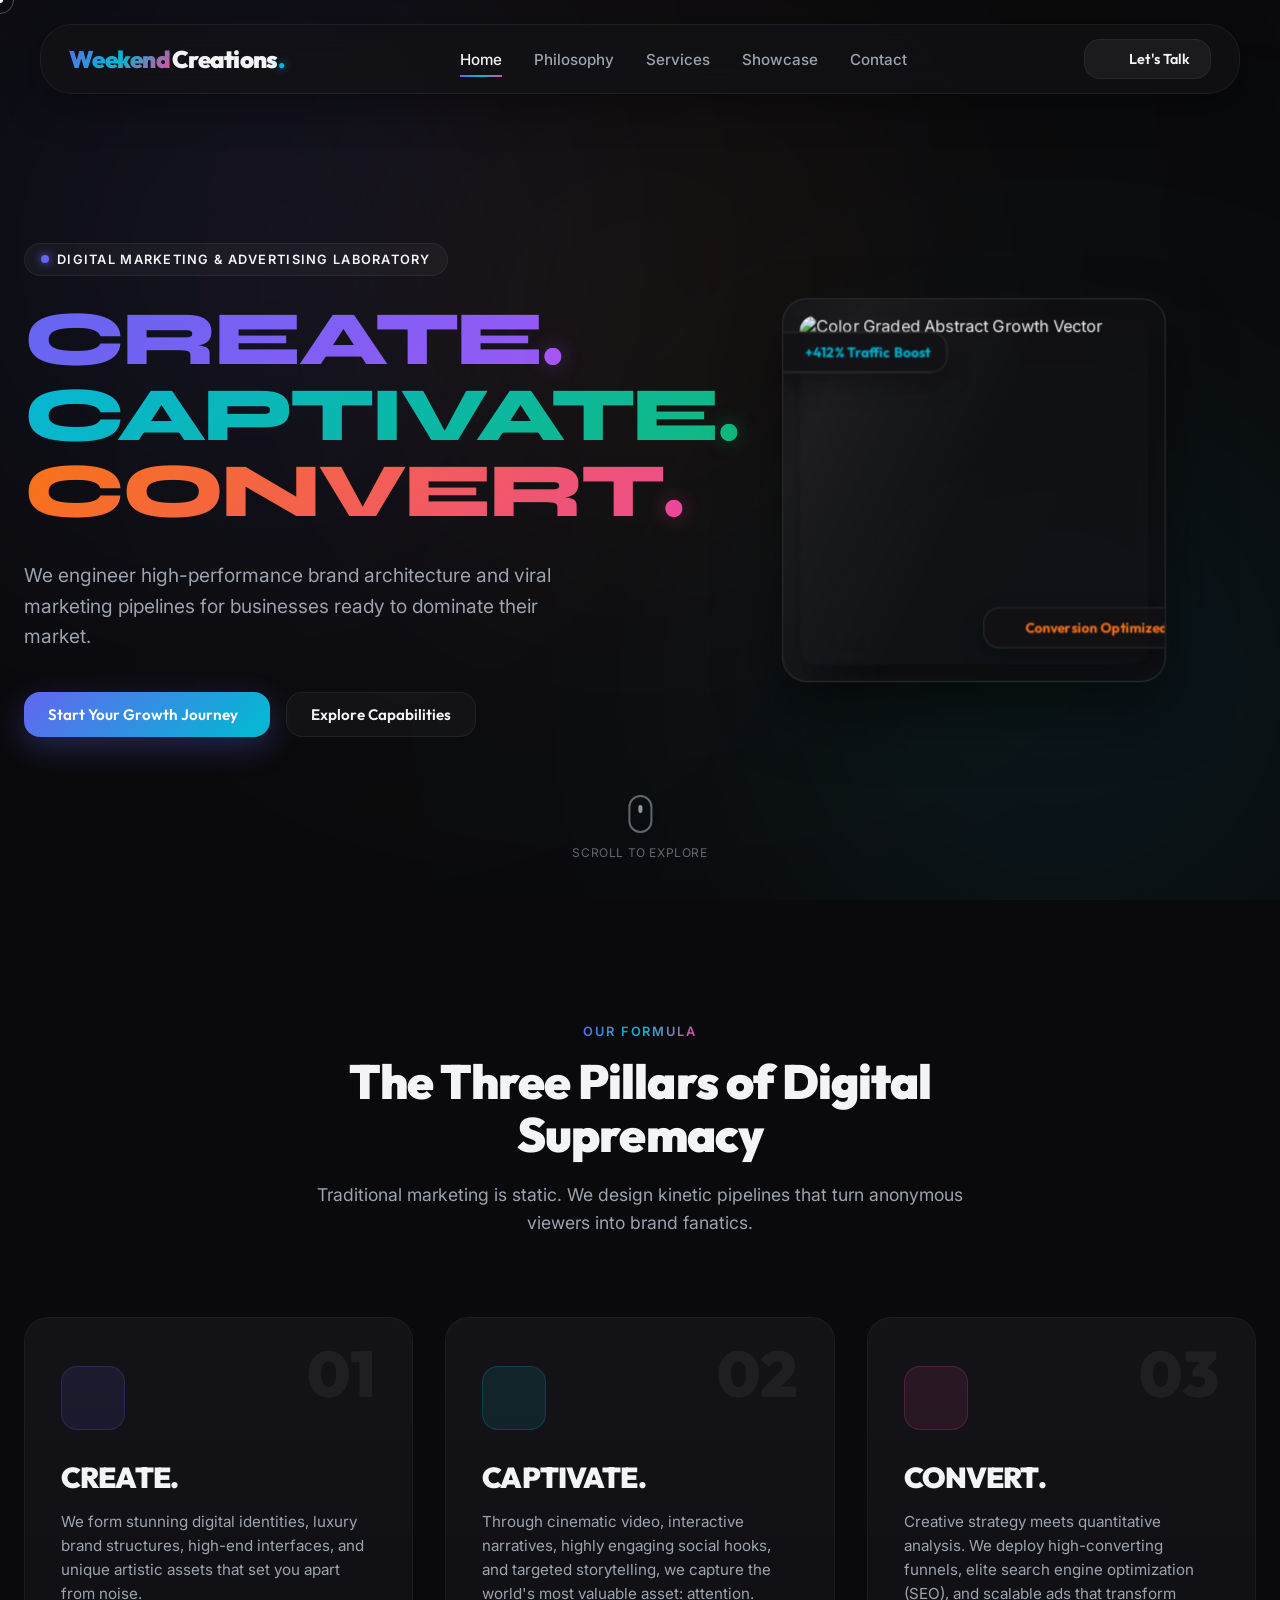
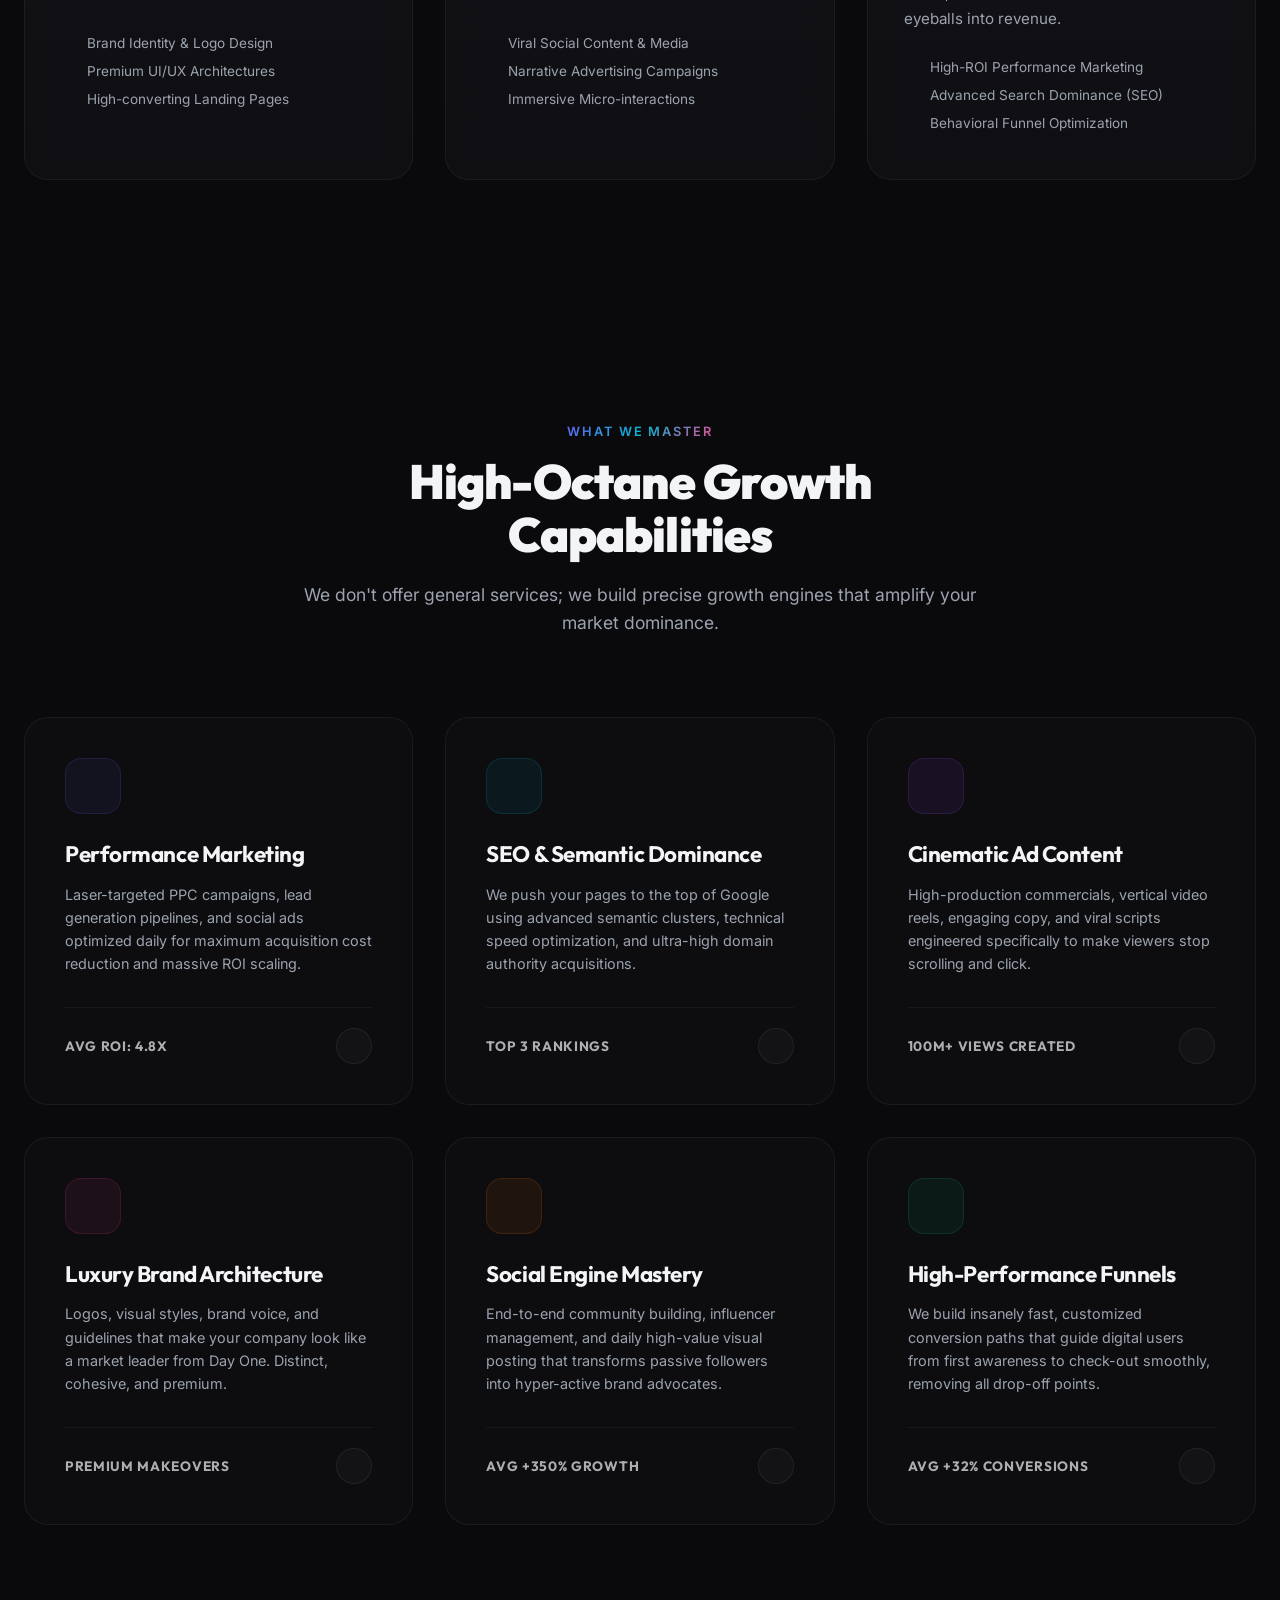
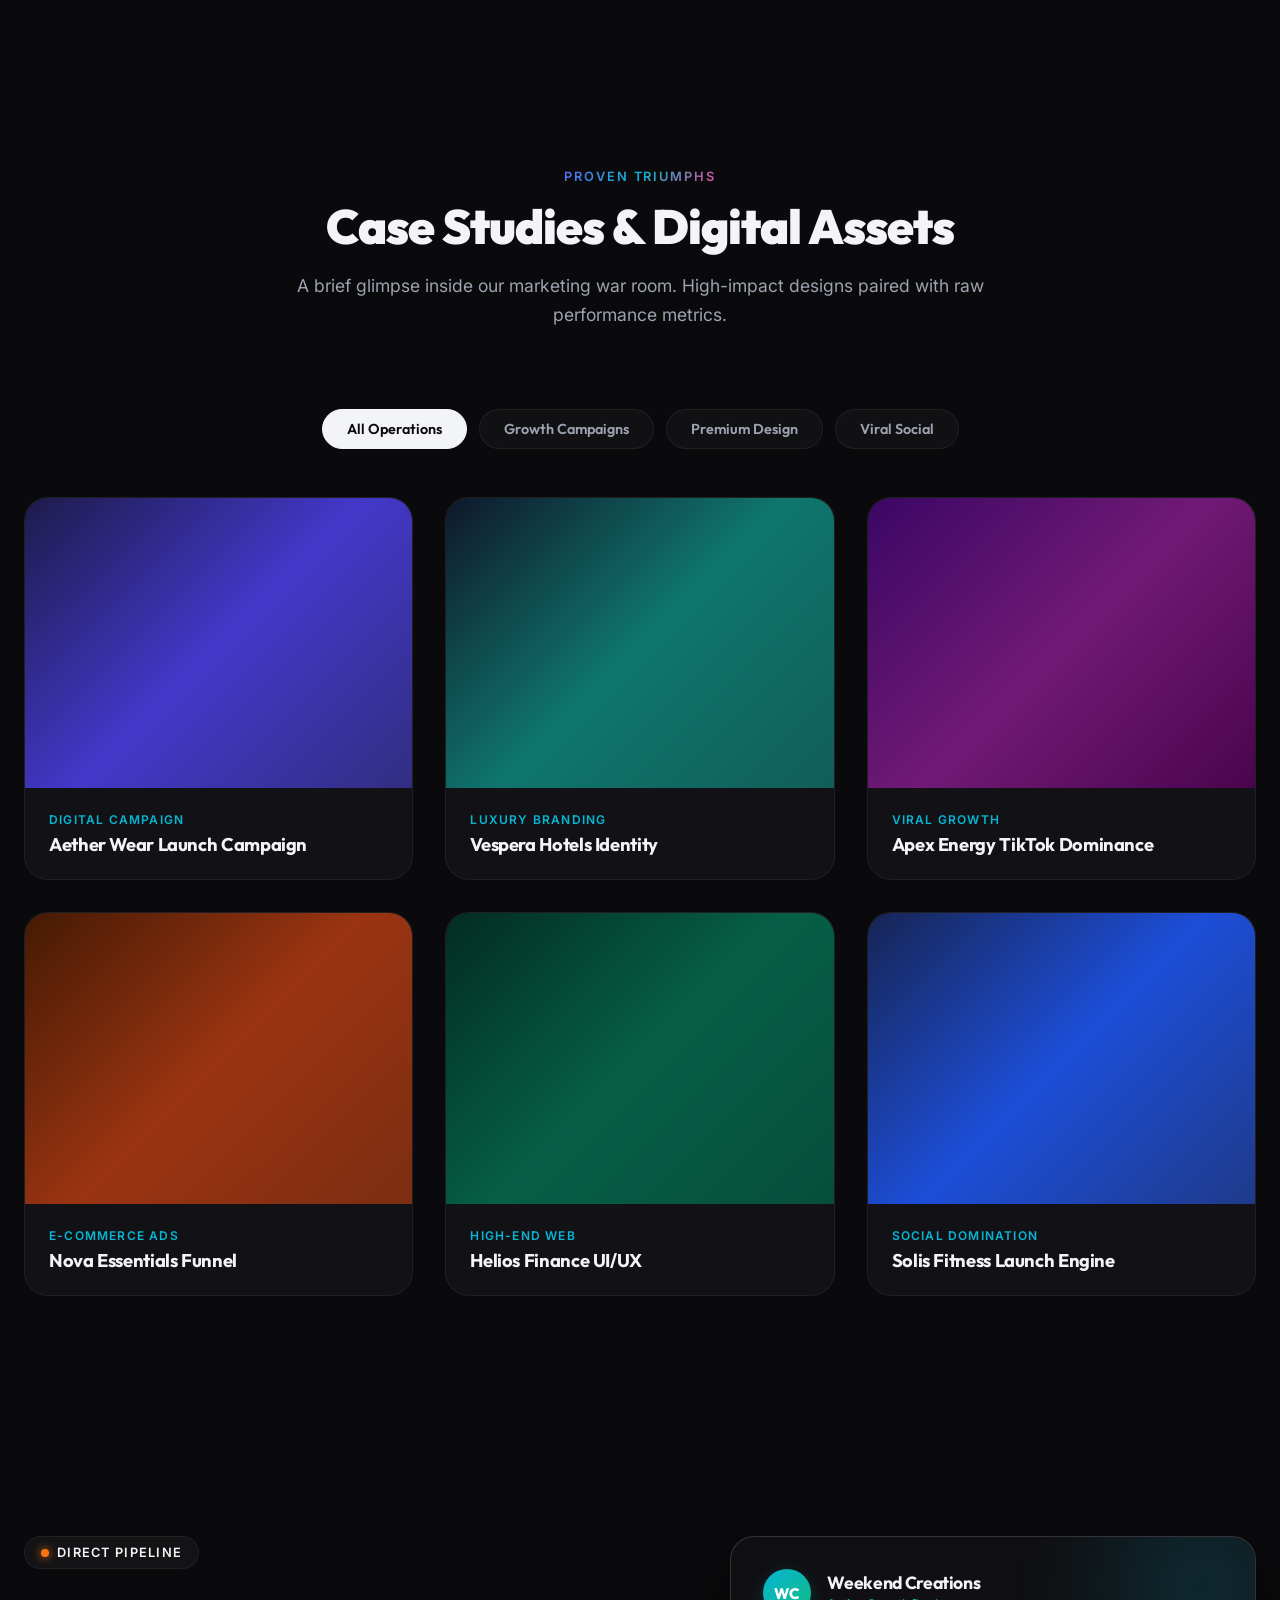
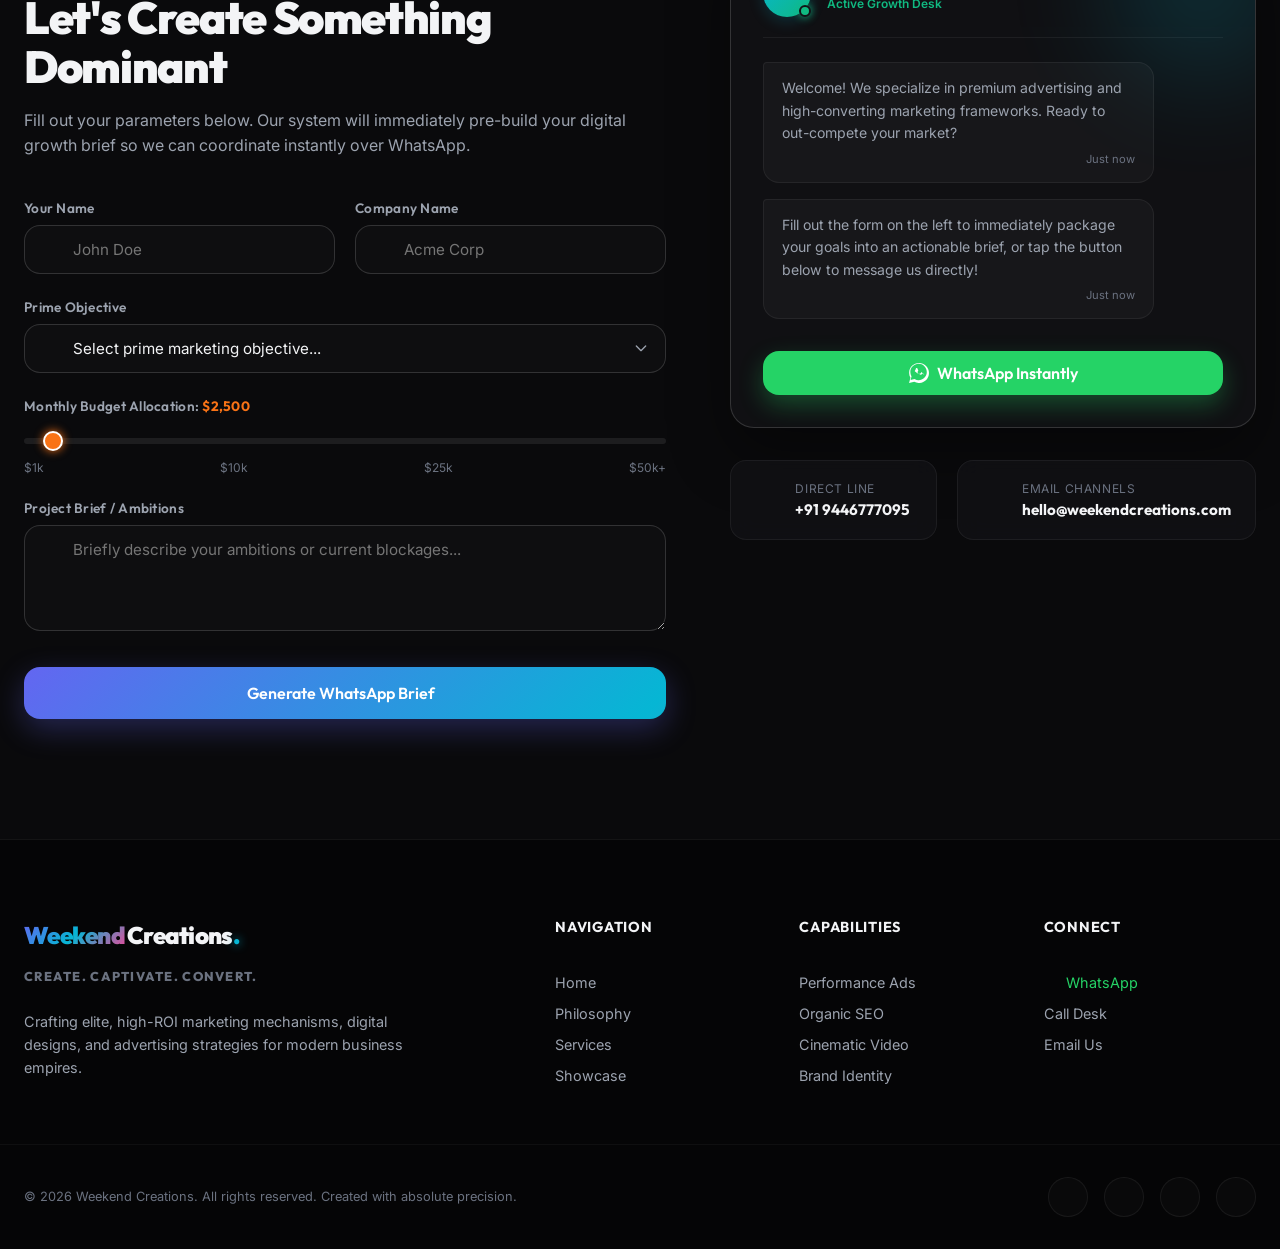
==== index.html @ 999bbcb2 "WC extracted" ====
<!DOCTYPE html>
<html lang="en">
<head>
  <meta charset="UTF-8">
  <meta name="viewport" content="width=device-width, initial-scale=1.0">
  <title>Weekend Creations | Premier Advertising & Digital Marketing Agency</title>
  <meta name="description" content="Weekend Creations is a premier advertising and digital marketing agency. CREATE. CAPTIVATE. CONVERT. Custom growth campaigns, luxury branding, and viral social media marketing.">
  
  <!-- Premium Typography -->
  <link rel="preconnect" href="https://fonts.googleapis.com">
  <link rel="preconnect" href="https://fonts.gstatic.com" crossorigin>
  <link href="https://fonts.googleapis.com/css2?family=Inter:wght@300;400;500;600&family=Outfit:wght@400;600;800;900&family=Syne:wght@700;800&display=swap" rel="stylesheet">
  
  <!-- Custom CSS -->
  <link rel="stylesheet" href="style.css">
  
  <!-- Lucide Icons for Premium UI Visuals -->
  <script src="https://unpkg.com/lucide@latest"></script>
</head>
<body>

  <!-- Custom Glow Cursor Aura -->
  <div class="custom-cursor"></div>
  <div class="custom-cursor-dot"></div>

  <!-- Background Color-Graded Ambient Blobs -->
  <div class="ambient-glows">
    <div class="glow-blob blob-purple"></div>
    <div class="glow-blob blob-cyan"></div>
    <div class="glow-blob blob-orange"></div>
  </div>

  <!-- Floating Glassmorphic Header -->
  <header class="floating-header">
    <div class="header-container">
      <a href="#" class="logo" id="nav-logo">
        <span class="logo-accent">Weekend</span>Creations<span class="dot">.</span>
      </a>
      <nav class="nav-menu">
        <a href="#hero" class="nav-link active" data-sec="hero">Home</a>
        <a href="#philosophy" class="nav-link" data-sec="philosophy">Philosophy</a>
        <a href="#services" class="nav-link" data-sec="services">Services</a>
        <a href="#showcase" class="nav-link" data-sec="showcase">Showcase</a>
        <a href="#contact" class="nav-link" data-sec="contact">Contact</a>
      </nav>
      <div class="header-actions">
        <a href="https://wa.me/919446777095" target="_blank" class="btn btn-nav-cta">
          <i data-lucide="message-square"></i>
          <span>Let's Talk</span>
        </a>
        <button class="mobile-menu-toggle" aria-label="Toggle Menu">
          <span class="bar"></span>
          <span class="bar"></span>
          <span class="bar"></span>
        </button>
      </div>
    </div>
  </header>

  <!-- Mobile Drawer Menu -->
  <div class="mobile-menu-drawer">
    <nav class="mobile-nav-menu">
      <a href="#hero" class="mobile-nav-link" data-sec="hero">Home</a>
      <a href="#philosophy" class="mobile-nav-link" data-sec="philosophy">Philosophy</a>
      <a href="#services" class="mobile-nav-link" data-sec="services">Services</a>
      <a href="#showcase" class="mobile-nav-link" data-sec="showcase">Showcase</a>
      <a href="#contact" class="mobile-nav-link" data-sec="contact">Contact</a>
      <a href="https://wa.me/919446777095" target="_blank" class="mobile-nav-link wa-accent">
        <i data-lucide="message-square"></i> WhatsApp Now
      </a>
    </nav>
  </div>

  <main>
    <!-- HERO SECTION -->
    <section id="hero" class="hero-section">
      <div class="container hero-container">
        <div class="hero-content">
          <div class="badge-container scroll-reveal">
            <span class="hero-badge">
              <span class="badge-dot"></span> Digital Marketing & Advertising Laboratory
            </span>
          </div>
          
          <h1 class="hero-title scroll-reveal">
            <span class="title-line block-text text-create">CREATE<span class="title-dot">.</span></span>
            <span class="title-line block-text text-captivate">CAPTIVATE<span class="title-dot">.</span></span>
            <span class="title-line block-text text-convert">CONVERT<span class="title-dot">.</span></span>
          </h1>
          
          <p class="hero-desc scroll-reveal">
            We engineer high-performance brand architecture and viral marketing pipelines for businesses ready to dominate their market.
          </p>
          
          <div class="hero-actions scroll-reveal">
            <a href="#contact" class="btn btn-primary">
              <span>Start Your Growth Journey</span>
              <i data-lucide="arrow-up-right"></i>
            </a>
            <a href="#services" class="btn btn-secondary">
              <span>Explore Capabilities</span>
            </a>
          </div>
        </div>
        
        <div class="hero-visual scroll-reveal">
          <div class="scene-container">
            <div class="premium-card-wrapper">
              <div class="glass-frame">
                <img src="assets/marketing_hero.png" alt="Color Graded Abstract Growth Vector" class="hero-main-img">
                <div class="card-overlay-badge top-left">
                  <i data-lucide="trending-up"></i>
                  <span>+412% Traffic Boost</span>
                </div>
                <div class="card-overlay-badge bottom-right">
                  <i data-lucide="zap"></i>
                  <span>Conversion Optimized</span>
                </div>
              </div>
            </div>
          </div>
        </div>
      </div>
      
      <div class="hero-scroll-indicator">
        <span class="scroll-mouse">
          <span class="scroll-wheel"></span>
        </span>
        <span class="scroll-text">Scroll to explore</span>
      </div>
    </section>

    <!-- PHILOSOPHY SECTION (CREATE - CAPTIVATE - CONVERT) -->
    <section id="philosophy" class="philosophy-section">
      <div class="container">
        <div class="section-header">
          <span class="sub-title">Our Formula</span>
          <h2 class="section-title">The Three Pillars of Digital Supremacy</h2>
          <p class="section-desc">Traditional marketing is static. We design kinetic pipelines that turn anonymous viewers into brand fanatics.</p>
        </div>
        
        <div class="philosophy-grid">
          <!-- Create Card -->
          <div class="philosophy-card card-create scroll-reveal" data-glow-color="#6366F1">
            <div class="philosophy-num">01</div>
            <div class="philosophy-icon">
              <i data-lucide="paint-brush"></i>
            </div>
            <h3 class="philosophy-title">CREATE.</h3>
            <p class="philosophy-text">
              We form stunning digital identities, luxury brand structures, high-end interfaces, and unique artistic assets that set you apart from noise.
            </p>
            <ul class="philosophy-features">
              <li><i data-lucide="check-circle-2"></i> Brand Identity & Logo Design</li>
              <li><i data-lucide="check-circle-2"></i> Premium UI/UX Architectures</li>
              <li><i data-lucide="check-circle-2"></i> High-converting Landing Pages</li>
            </ul>
          </div>

          <!-- Captivate Card -->
          <div class="philosophy-card card-captivate scroll-reveal" data-glow-color="#06B6D4">
            <div class="philosophy-num">02</div>
            <div class="philosophy-icon">
              <i data-lucide="sparkles"></i>
            </div>
            <h3 class="philosophy-title">CAPTIVATE.</h3>
            <p class="philosophy-text">
              Through cinematic video, interactive narratives, highly engaging social hooks, and targeted storytelling, we capture the world's most valuable asset: attention.
            </p>
            <ul class="philosophy-features">
              <li><i data-lucide="check-circle-2"></i> Viral Social Content & Media</li>
              <li><i data-lucide="check-circle-2"></i> Narrative Advertising Campaigns</li>
              <li><i data-lucide="check-circle-2"></i> Immersive Micro-interactions</li>
            </ul>
          </div>

          <!-- Convert Card -->
          <div class="philosophy-card card-convert scroll-reveal" data-glow-color="#EC4899">
            <div class="philosophy-num">03</div>
            <div class="philosophy-icon">
              <i data-lucide="bar-chart-3"></i>
            </div>
            <h3 class="philosophy-title">CONVERT.</h3>
            <p class="philosophy-text">
              Creative strategy meets quantitative analysis. We deploy high-converting funnels, elite search engine optimization (SEO), and scalable ads that transform eyeballs into revenue.
            </p>
            <ul class="philosophy-features">
              <li><i data-lucide="check-circle-2"></i> High-ROI Performance Marketing</li>
              <li><i data-lucide="check-circle-2"></i> Advanced Search Dominance (SEO)</li>
              <li><i data-lucide="check-circle-2"></i> Behavioral Funnel Optimization</li>
            </ul>
          </div>
        </div>
      </div>
    </section>

    <!-- SERVICES SECTION -->
    <section id="services" class="services-section">
      <div class="container">
        <div class="section-header">
          <span class="sub-title">What We Master</span>
          <h2 class="section-title">High-Octane Growth Capabilities</h2>
          <p class="section-desc">We don't offer general services; we build precise growth engines that amplify your market dominance.</p>
        </div>

        <div class="services-grid">
          <!-- Service 1 -->
          <div class="service-card scroll-reveal">
            <div class="service-glow-edge"></div>
            <div class="service-icon-container bg-glow-indigo">
              <i data-lucide="target"></i>
            </div>
            <h3 class="service-title">Performance Marketing</h3>
            <p class="service-desc-text">Laser-targeted PPC campaigns, lead generation pipelines, and social ads optimized daily for maximum acquisition cost reduction and massive ROI scaling.</p>
            <div class="service-footer">
              <span class="service-stat">Avg ROI: 4.8x</span>
              <a href="#contact" class="service-arrow"><i data-lucide="arrow-right"></i></a>
            </div>
          </div>

          <!-- Service 2 -->
          <div class="service-card scroll-reveal">
            <div class="service-glow-edge"></div>
            <div class="service-icon-container bg-glow-cyan">
              <i data-lucide="globe-2"></i>
            </div>
            <h3 class="service-title">SEO & Semantic Dominance</h3>
            <p class="service-desc-text">We push your pages to the top of Google using advanced semantic clusters, technical speed optimization, and ultra-high domain authority acquisitions.</p>
            <div class="service-footer">
              <span class="service-stat">Top 3 Rankings</span>
              <a href="#contact" class="service-arrow"><i data-lucide="arrow-right"></i></a>
            </div>
          </div>

          <!-- Service 3 -->
          <div class="service-card scroll-reveal">
            <div class="service-glow-edge"></div>
            <div class="service-icon-container bg-glow-purple">
              <i data-lucide="clapperboard"></i>
            </div>
            <h3 class="service-title">Cinematic Ad Content</h3>
            <p class="service-desc-text">High-production commercials, vertical video reels, engaging copy, and viral scripts engineered specifically to make viewers stop scrolling and click.</p>
            <div class="service-footer">
              <span class="service-stat">100M+ Views Created</span>
              <a href="#contact" class="service-arrow"><i data-lucide="arrow-right"></i></a>
            </div>
          </div>

          <!-- Service 4 -->
          <div class="service-card scroll-reveal">
            <div class="service-glow-edge"></div>
            <div class="service-icon-container bg-glow-pink">
              <i data-lucide="crown"></i>
            </div>
            <h3 class="service-title">Luxury Brand Architecture</h3>
            <p class="service-desc-text">Logos, visual styles, brand voice, and guidelines that make your company look like a market leader from Day One. Distinct, cohesive, and premium.</p>
            <div class="service-footer">
              <span class="service-stat">Premium Makeovers</span>
              <a href="#contact" class="service-arrow"><i data-lucide="arrow-right"></i></a>
            </div>
          </div>

          <!-- Service 5 -->
          <div class="service-card scroll-reveal">
            <div class="service-glow-edge"></div>
            <div class="service-icon-container bg-glow-orange">
              <i data-lucide="trending-up"></i>
            </div>
            <h3 class="service-title">Social Engine Mastery</h3>
            <p class="service-desc-text">End-to-end community building, influencer management, and daily high-value visual posting that transforms passive followers into hyper-active brand advocates.</p>
            <div class="service-footer">
              <span class="service-stat">Avg +350% Growth</span>
              <a href="#contact" class="service-arrow"><i data-lucide="arrow-right"></i></a>
            </div>
          </div>

          <!-- Service 6 -->
          <div class="service-card scroll-reveal">
            <div class="service-glow-edge"></div>
            <div class="service-icon-container bg-glow-green">
              <i data-lucide="rocket"></i>
            </div>
            <h3 class="service-title">High-Performance Funnels</h3>
            <p class="service-desc-text">We build insanely fast, customized conversion paths that guide digital users from first awareness to check-out smoothly, removing all drop-off points.</p>
            <div class="service-footer">
              <span class="service-stat">Avg +32% Conversions</span>
              <a href="#contact" class="service-arrow"><i data-lucide="arrow-right"></i></a>
            </div>
          </div>
        </div>
      </div>
    </section>

    <!-- PORTFOLIO SHOWCASE SECTION -->
    <section id="showcase" class="showcase-section">
      <div class="container">
        <div class="section-header">
          <span class="sub-title">Proven Triumphs</span>
          <h2 class="section-title">Case Studies & Digital Assets</h2>
          <p class="section-desc">A brief glimpse inside our marketing war room. High-impact designs paired with raw performance metrics.</p>
        </div>

        <div class="showcase-tabs">
          <button class="tab-btn active" data-filter="all">All Operations</button>
          <button class="tab-btn" data-filter="campaigns">Growth Campaigns</button>
          <button class="tab-btn" data-filter="design">Premium Design</button>
          <button class="tab-btn" data-filter="growth">Viral Social</button>
        </div>

        <div class="showcase-grid">
          <!-- Project 1 -->
          <div class="showcase-item scroll-reveal" data-category="campaigns">
            <div class="project-card">
              <div class="project-img-wrapper">
                <div class="project-img-placeholder gradient-1"></div>
                <div class="project-overlay">
                  <div class="project-metrics">
                    <span class="metric-num">+480%</span>
                    <span class="metric-label">Sales Conversion Growth</span>
                  </div>
                  <span class="btn btn-project-detail">View Details</span>
                </div>
              </div>
              <div class="project-info">
                <span class="project-cat">Digital Campaign</span>
                <h3 class="project-title">Aether Wear Launch Campaign</h3>
              </div>
            </div>
          </div>

          <!-- Project 2 -->
          <div class="showcase-item scroll-reveal" data-category="design">
            <div class="project-card">
              <div class="project-img-wrapper">
                <div class="project-img-placeholder gradient-2"></div>
                <div class="project-overlay">
                  <div class="project-metrics">
                    <span class="metric-num">Luxury</span>
                    <span class="metric-label">Visual Brand Architecture</span>
                  </div>
                  <span class="btn btn-project-detail">View Details</span>
                </div>
              </div>
              <div class="project-info">
                <span class="project-cat">Luxury Branding</span>
                <h3 class="project-title">Vespera Hotels Identity</h3>
              </div>
            </div>
          </div>

          <!-- Project 3 -->
          <div class="showcase-item scroll-reveal" data-category="growth">
            <div class="project-card">
              <div class="project-img-wrapper">
                <div class="project-img-placeholder gradient-3"></div>
                <div class="project-overlay">
                  <div class="project-metrics">
                    <span class="metric-num">32M+</span>
                    <span class="metric-label">Organic Video Interactions</span>
                  </div>
                  <span class="btn btn-project-detail">View Details</span>
                </div>
              </div>
              <div class="project-info">
                <span class="project-cat">Viral Growth</span>
                <h3 class="project-title">Apex Energy TikTok Dominance</h3>
              </div>
            </div>
          </div>

          <!-- Project 4 -->
          <div class="showcase-item scroll-reveal" data-category="campaigns">
            <div class="project-card">
              <div class="project-img-wrapper">
                <div class="project-img-placeholder gradient-4"></div>
                <div class="project-overlay">
                  <div class="project-metrics">
                    <span class="metric-num">6.4x</span>
                    <span class="metric-label">Return on Ad Spend (ROAS)</span>
                  </div>
                  <span class="btn btn-project-detail">View Details</span>
                </div>
              </div>
              <div class="project-info">
                <span class="project-cat">E-Commerce Ads</span>
                <h3 class="project-title">Nova Essentials Funnel</h3>
              </div>
            </div>
          </div>

          <!-- Project 5 -->
          <div class="showcase-item scroll-reveal" data-category="design">
            <div class="project-card">
              <div class="project-img-wrapper">
                <div class="project-img-placeholder gradient-5"></div>
                <div class="project-overlay">
                  <div class="project-metrics">
                    <span class="metric-num">99.8</span>
                    <span class="metric-label">Lighthouse Speed Rating</span>
                  </div>
                  <span class="btn btn-project-detail">View Details</span>
                </div>
              </div>
              <div class="project-info">
                <span class="project-cat">High-End Web</span>
                <h3 class="project-title">Helios Finance UI/UX</h3>
              </div>
            </div>
          </div>

          <!-- Project 6 -->
          <div class="showcase-item scroll-reveal" data-category="growth">
            <div class="project-card">
              <div class="project-img-wrapper">
                <div class="project-img-placeholder gradient-6"></div>
                <div class="project-overlay">
                  <div class="project-metrics">
                    <span class="metric-num">+250K</span>
                    <span class="metric-label">Active Community Members</span>
                  </div>
                  <span class="btn btn-project-detail">View Details</span>
                </div>
              </div>
              <div class="project-info">
                <span class="project-cat">Social Domination</span>
                <h3 class="project-title">Solis Fitness Launch Engine</h3>
              </div>
            </div>
          </div>
        </div>
      </div>
    </section>

    <!-- INTERACTIVE CONTACT & WHATSAPP GENERATOR -->
    <section id="contact" class="contact-section">
      <div class="container">
        <div class="contact-layout">
          <!-- Contact Left: Rich Form Builder -->
          <div class="contact-form-container scroll-reveal">
            <div class="badge-container">
              <span class="hero-badge"><span class="badge-dot dot-orange"></span> Direct Pipeline</span>
            </div>
            <h2 class="contact-title">Let's Create Something Dominant</h2>
            <p class="contact-desc">Fill out your parameters below. Our system will immediately pre-build your digital growth brief so we can coordinate instantly over WhatsApp.</p>
            
            <form id="growth-contact-form" class="growth-form">
              <div class="form-row">
                <div class="form-group">
                  <label for="client-name">Your Name</label>
                  <div class="input-wrapper">
                    <i data-lucide="user"></i>
                    <input type="text" id="client-name" placeholder="John Doe" required>
                  </div>
                </div>
                <div class="form-group">
                  <label for="company-name">Company Name</label>
                  <div class="input-wrapper">
                    <i data-lucide="building"></i>
                    <input type="text" id="company-name" placeholder="Acme Corp" required>
                  </div>
                </div>
              </div>

              <div class="form-group">
                <label for="service-select">Prime Objective</label>
                <div class="input-wrapper">
                  <i data-lucide="sparkles"></i>
                  <select id="service-select" required>
                    <option value="" disabled selected>Select prime marketing objective...</option>
                    <option value="Complete Brand Makeover">Complete Brand Makeover (CREATE)</option>
                    <option value="Cinematic Social Domination">Cinematic Social Domination (CAPTIVATE)</option>
                    <option value="High-ROI Performance Ads">High-ROI Performance Ads (CONVERT)</option>
                    <option value="Search Dominance (Advanced SEO)">Search Dominance (Advanced SEO)</option>
                    <option value="Complete Growth Transformation">Complete Growth Transformation (All 3)</option>
                  </select>
                </div>
              </div>

              <div class="form-group">
                <label for="budget-range">Monthly Budget Allocation: <span id="budget-val" class="highlight-val">$2,500</span></label>
                <input type="range" id="budget-range" min="1000" max="50000" step="500" value="2500" class="premium-slider">
                <div class="slider-labels">
                  <span>$1k</span>
                  <span>$10k</span>
                  <span>$25k</span>
                  <span>$50k+</span>
                </div>
              </div>

              <div class="form-group">
                <label for="client-message">Project Brief / Ambitions</label>
                <div class="input-wrapper textarea-wrapper">
                  <i data-lucide="file-text"></i>
                  <textarea id="client-message" placeholder="Briefly describe your ambitions or current blockages..." rows="4"></textarea>
                </div>
              </div>

              <button type="submit" class="btn btn-primary submit-btn">
                <span>Generate WhatsApp Brief</span>
                <i data-lucide="message-square"></i>
              </button>
            </form>
          </div>

          <!-- Contact Right: WhatsApp Info & Quick Link Details -->
          <div class="contact-details-container scroll-reveal">
            <div class="glass-info-card wa-direct-card">
              <div class="glow-blur-layer"></div>
              
              <div class="wa-header">
                <div class="wa-avatar-group">
                  <div class="wa-avatar">WC</div>
                  <span class="online-indicator"></span>
                </div>
                <div class="wa-meta">
                  <h4 class="wa-agency-name">Weekend Creations</h4>
                  <p class="wa-status">Active Growth Desk</p>
                </div>
              </div>
              
              <div class="wa-chat-body">
                <div class="chat-bubble received">
                  <p>Welcome! We specialize in premium advertising and high-converting marketing frameworks. Ready to out-compete your market?</p>
                  <span class="chat-time">Just now</span>
                </div>
                <div class="chat-bubble received">
                  <p>Fill out the form on the left to immediately package your goals into an actionable brief, or tap the button below to message us directly!</p>
                  <span class="chat-time">Just now</span>
                </div>
                <div class="chat-bubble sent hidden" id="dynamic-user-bubble">
                  <p id="dynamic-bubble-text"></p>
                  <span class="chat-time" id="dynamic-bubble-time">1:00 AM</span>
                </div>
              </div>

              <div class="wa-footer">
                <a href="https://wa.me/919446777095" target="_blank" class="btn btn-whatsapp-cta" id="direct-wa-btn">
                  <i class="wa-icon-svg">
                    <svg viewBox="0 0 24 24" fill="currentColor">
                      <path d="M.057 24l1.687-6.163c-1.041-1.804-1.588-3.849-1.587-5.946C.06 5.348 5.397.01 12.008.01c3.202.001 6.212 1.246 8.477 3.517 2.266 2.27 3.507 5.289 3.507 8.494-.002 6.66-5.338 11.997-11.95 11.997-2.006-.002-3.975-.5-5.729-1.45L0 24zm6.59-4.846c1.6.95 3.188 1.449 4.825 1.451 5.436 0 9.86-4.37 9.864-9.799.002-2.63-1.023-5.101-2.885-6.97C16.528 2.016 14.069 1 11.48 1c-5.446 0-9.87 4.368-9.874 9.798-.002 1.898.486 3.755 1.414 5.385L1.93 20.3l4.717-1.146zm11.758-5.388c-.302-.15-1.782-.876-2.057-.975-.275-.1-.475-.15-.675.15-.2.299-.775.975-.95 1.174-.175.2-.35.224-.652.075-1.028-.514-1.797-.872-2.517-1.493-.72-.62-1.2-1.392-1.375-1.691-.175-.3-.019-.462.13-.611.135-.134.302-.349.453-.524.15-.175.2-.299.3-.5.1-.2.05-.375-.025-.524-.075-.15-.675-1.62-.925-2.22-.243-.584-.489-.505-.675-.515-.175-.01-.375-.01-.575-.01-.2 0-.525.075-.8 1.05-.275.975-1.05 2.194-1.125 2.343-.075.15-.15.299.075.449.225.149 1.15.751 1.797 1.309.837.72 1.543 1.15 2.35 1.464.606.236 1.15.19 1.583.125.483-.072 1.482-.604 1.69-1.189.208-.584.208-1.087.146-1.189-.06-.1-.224-.15-.526-.3z"/>
                    </svg>
                  </i>
                  <span>WhatsApp Instantly</span>
                </a>
              </div>
            </div>

            <!-- Alternative Quick details -->
            <div class="quick-details-grid">
              <div class="detail-badge scroll-reveal">
                <i data-lucide="phone"></i>
                <div class="badge-text">
                  <span class="detail-label">Direct Line</span>
                  <a href="tel:+919446777095" class="detail-val">+91 9446777095</a>
                </div>
              </div>
              <div class="detail-badge scroll-reveal">
                <i data-lucide="mail"></i>
                <div class="badge-text">
                  <span class="detail-label">Email Channels</span>
                  <a href="mailto:hello@weekendcreations.com" class="detail-val">hello@weekendcreations.com</a>
                </div>
              </div>
            </div>
          </div>
        </div>
      </div>
    </section>
  </main>

  <!-- LUXURIOUS FOOTER -->
  <footer class="luxury-footer">
    <div class="container footer-container">
      <div class="footer-brand">
        <a href="#" class="logo">
          <span class="logo-accent">Weekend</span>Creations<span class="dot">.</span>
        </a>
        <p class="footer-motto">CREATE. CAPTIVATE. CONVERT.</p>
        <p class="footer-desc">Crafting elite, high-ROI marketing mechanisms, digital designs, and advertising strategies for modern business empires.</p>
      </div>

      <div class="footer-links-group">
        <div class="footer-column">
          <h4 class="footer-col-title">Navigation</h4>
          <a href="#hero" class="footer-link">Home</a>
          <a href="#philosophy" class="footer-link">Philosophy</a>
          <a href="#services" class="footer-link">Services</a>
          <a href="#showcase" class="footer-link">Showcase</a>
        </div>
        <div class="footer-column">
          <h4 class="footer-col-title">Capabilities</h4>
          <a href="#services" class="footer-link">Performance Ads</a>
          <a href="#services" class="footer-link">Organic SEO</a>
          <a href="#services" class="footer-link">Cinematic Video</a>
          <a href="#services" class="footer-link">Brand Identity</a>
        </div>
        <div class="footer-column">
          <h4 class="footer-col-title">Connect</h4>
          <a href="https://wa.me/919446777095" target="_blank" class="footer-link highlight-wa"><i data-lucide="message-square"></i> WhatsApp</a>
          <a href="tel:+919446777095" class="footer-link"><i data-lucide="phone"></i> Call Desk</a>
          <a href="mailto:hello@weekendcreations.com" class="footer-link"><i data-lucide="mail"></i> Email Us</a>
        </div>
      </div>
    </div>

    <div class="footer-bottom">
      <div class="container footer-bottom-container">
        <p class="copyright-text">&copy; 2026 Weekend Creations. All rights reserved. Created with absolute precision.</p>
        <div class="footer-socials">
          <a href="#" class="social-icon" aria-label="LinkedIn"><i data-lucide="linkedin"></i></a>
          <a href="#" class="social-icon" aria-label="Instagram"><i data-lucide="instagram"></i></a>
          <a href="#" class="social-icon" aria-label="Twitter/X"><i data-lucide="twitter"></i></a>
          <a href="#" class="social-icon" aria-label="Dribbble"><i data-lucide="dribbble"></i></a>
        </div>
      </div>
    </div>
  </footer>

  <!-- Custom JavaScript -->
  <script src="app.js"></script>
</body>
</html>
---- style.css ----
/* ==========================================================================
   WEEKEND CREATIONS - DESIGN SYSTEM & STYLESHEET
   ========================================================================== */

/* 1. Reset & Global Variables */
:root {
  /* Premium Dark Theme Color Palette */
  --bg-primary: #0A0A0C;
  --bg-secondary: #121216;
  --bg-glass: rgba(18, 18, 22, 0.75);
  --border-glass: rgba(255, 255, 255, 0.06);
  --border-glass-active: rgba(255, 255, 255, 0.15);
  
  /* Gradation Tokens */
  --color-create-start: #6366F1;
  --color-create-end: #A855F7;
  --color-captivate-start: #06B6D4;
  --color-captivate-end: #10B981;
  --color-convert-start: #F97316;
  --color-convert-end: #EC4899;
  
  --grad-create: linear-gradient(135deg, var(--color-create-start), var(--color-create-end));
  --grad-captivate: linear-gradient(135deg, var(--color-captivate-start), var(--color-captivate-end));
  --grad-convert: linear-gradient(135deg, var(--color-convert-start), var(--color-convert-end));
  --grad-primary: linear-gradient(135deg, #6366F1, #06B6D4, #EC4899);
  
  /* Text & Elements */
  --text-primary: #F3F4F6;
  --text-secondary: #9CA3AF;
  --text-muted: #6B7280;
  
  /* Typography */
  --font-sans: 'Inter', system-ui, -apple-system, sans-serif;
  --font-heading: 'Outfit', sans-serif;
  --font-display: 'Syne', sans-serif;
  
  /* Spacing & Transitions */
  --transition-fast: 0.2s cubic-bezier(0.25, 0.8, 0.25, 1);
  --transition-smooth: 0.5s cubic-bezier(0.16, 1, 0.3, 1);
  --transition-slow: 1s cubic-bezier(0.16, 1, 0.3, 1);
  
  --border-radius-sm: 8px;
  --border-radius-md: 16px;
  --border-radius-lg: 24px;
  --border-radius-xl: 32px;
}

* {
  box-sizing: border-box;
  margin: 0;
  padding: 0;
  scroll-behavior: smooth;
}

html {
  font-size: 16px;
  background-color: var(--bg-primary);
  color: var(--text-primary);
  font-family: var(--font-sans);
  overflow-x: hidden;
  -webkit-font-smoothing: antialiased;
}

body {
  min-height: 100vh;
  position: relative;
  overflow-x: hidden;
}

/* Custom Scrollbar */
::-webkit-scrollbar {
  width: 8px;
}
::-webkit-scrollbar-track {
  background: var(--bg-primary);
}
::-webkit-scrollbar-thumb {
  background: #27272A;
  border-radius: 4px;
}
::-webkit-scrollbar-thumb:hover {
  background: #3F3F46;
}

/* Typography elements */
h1, h2, h3, h4 {
  font-family: var(--font-heading);
  font-weight: 800;
  letter-spacing: -0.02em;
  line-height: 1.1;
}

p {
  font-family: var(--font-sans);
  color: var(--text-secondary);
  line-height: 1.6;
}

a {
  text-decoration: none;
  color: inherit;
  transition: var(--transition-fast);
}

img {
  max-width: 100%;
  height: auto;
  display: block;
}

.container {
  width: 100%;
  max-width: 1280px;
  margin: 0 auto;
  padding: 0 24px;
}

/* ==========================================================================
   2. Custom Interactive Cursor
   ========================================================================== */
.custom-cursor {
  width: 28px;
  height: 28px;
  border: 1.5px solid rgba(255, 255, 255, 0.3);
  border-radius: 50%;
  position: fixed;
  transform: translate(-50%, -50%);
  pointer-events: none;
  z-index: 9999;
  mix-blend-mode: difference;
  transition: width 0.3s ease, height 0.3s ease, background-color 0.3s ease, border-color 0.3s ease;
}

.custom-cursor-dot {
  width: 6px;
  height: 6px;
  background-color: #FFF;
  border-radius: 50%;
  position: fixed;
  transform: translate(-50%, -50%);
  pointer-events: none;
  z-index: 9999;
  transition: transform 0.15s ease-out;
}

/* Interactive Cursor States */
.custom-cursor.hovering {
  width: 50px;
  height: 50px;
  background-color: rgba(255, 255, 255, 0.1);
  border-color: rgba(255, 255, 255, 0.8);
  mix-blend-mode: normal;
}

.custom-cursor.hovering-create {
  width: 55px;
  height: 55px;
  border-color: var(--color-create-start);
  background-color: rgba(99, 102, 241, 0.15);
  box-shadow: 0 0 15px rgba(99, 102, 241, 0.4);
  mix-blend-mode: normal;
}

.custom-cursor.hovering-captivate {
  width: 55px;
  height: 55px;
  border-color: var(--color-captivate-start);
  background-color: rgba(6, 182, 212, 0.15);
  box-shadow: 0 0 15px rgba(6, 182, 212, 0.4);
  mix-blend-mode: normal;
}

.custom-cursor.hovering-convert {
  width: 55px;
  height: 55px;
  border-color: var(--color-convert-start);
  background-color: rgba(249, 115, 22, 0.15);
  box-shadow: 0 0 15px rgba(249, 115, 22, 0.4);
  mix-blend-mode: normal;
}

@media (max-width: 1024px) {
  .custom-cursor, .custom-cursor-dot {
    display: none;
  }
}

/* ==========================================================================
   3. Ambient Colors (Shifting Glow blobs)
   ========================================================================== */
.ambient-glows {
  position: fixed;
  top: 0;
  left: 0;
  width: 100vw;
  height: 100vh;
  pointer-events: none;
  z-index: 0;
  overflow: hidden;
}

.glow-blob {
  position: absolute;
  border-radius: 50%;
  filter: blur(150px);
  opacity: 0.18;
  mix-blend-mode: screen;
  transition: transform 2s ease-out, width 2s, height 2s;
  pointer-events: none;
}

.blob-purple {
  top: -15%;
  left: -10%;
  width: 60vw;
  height: 60vw;
  background: radial-gradient(circle, var(--color-create-start) 0%, transparent 70%);
  animation: float-blob-1 25s infinite alternate ease-in-out;
}

.blob-cyan {
  bottom: -15%;
  right: -10%;
  width: 55vw;
  height: 55vw;
  background: radial-gradient(circle, var(--color-captivate-start) 0%, transparent 70%);
  animation: float-blob-2 20s infinite alternate ease-in-out;
}

.blob-orange {
  top: 35%;
  left: 50%;
  width: 40vw;
  height: 40vw;
  transform: translate(-50%, -50%);
  background: radial-gradient(circle, var(--color-convert-start) 0%, transparent 70%);
  animation: float-blob-3 30s infinite alternate ease-in-out;
}

@keyframes float-blob-1 {
  0% { transform: translate(0, 0) scale(1); }
  100% { transform: translate(10%, 15%) scale(1.1); }
}

@keyframes float-blob-2 {
  0% { transform: translate(0, 0) scale(1); }
  100% { transform: translate(-15%, -10%) scale(1.15); }
}

@keyframes float-blob-3 {
  0% { transform: translate(-50%, -50%) rotate(0deg); }
  100% { transform: translate(-40%, -60%) rotate(180deg) scale(0.9); }
}

/* ==========================================================================
   4. Floating Glassmorphic Header
   ========================================================================== */
.floating-header {
  position: fixed;
  top: 24px;
  left: 0;
  width: 100%;
  z-index: 1000;
  transition: var(--transition-smooth);
}

.floating-header.scrolled {
  top: 12px;
}

.header-container {
  max-width: 1200px;
  margin: 0 auto;
  padding: 14px 28px;
  background-color: var(--bg-glass);
  border: 1px solid var(--border-glass);
  border-radius: var(--border-radius-xl);
  backdrop-filter: blur(16px);
  -webkit-backdrop-filter: blur(16px);
  display: flex;
  align-items: center;
  justify-content: space-between;
  box-shadow: 0 10px 40px rgba(0, 0, 0, 0.4);
  transition: var(--transition-smooth);
}

.floating-header.scrolled .header-container {
  padding: 10px 24px;
  background-color: rgba(10, 10, 12, 0.85);
  border-color: rgba(255, 255, 255, 0.08);
  box-shadow: 0 15px 50px rgba(0, 0, 0, 0.6);
}

.logo {
  font-family: var(--font-heading);
  font-weight: 900;
  font-size: 1.5rem;
  letter-spacing: -0.03em;
  display: flex;
  align-items: center;
}

.logo-accent {
  background: var(--grad-primary);
  -webkit-background-clip: text;
  -webkit-text-fill-color: transparent;
  margin-right: 2px;
}

.logo .dot {
  color: var(--color-captivate-start);
  text-shadow: 0 0 10px var(--color-captivate-start);
}

.nav-menu {
  display: flex;
  gap: 32px;
}

.nav-link {
  font-weight: 500;
  font-size: 0.95rem;
  color: var(--text-secondary);
  position: relative;
  padding: 8px 0;
}

.nav-link::after {
  content: '';
  position: absolute;
  bottom: 0;
  left: 0;
  width: 0;
  height: 2px;
  background: var(--grad-primary);
  transition: var(--transition-fast);
}

.nav-link:hover, .nav-link.active {
  color: var(--text-primary);
}

.nav-link.active::after, .nav-link:hover::after {
  width: 100%;
}

/* Header Buttons */
.btn {
  display: inline-flex;
  align-items: center;
  gap: 8px;
  font-family: var(--font-heading);
  font-weight: 600;
  font-size: 0.95rem;
  padding: 12px 24px;
  border-radius: var(--border-radius-md);
  border: none;
  cursor: pointer;
  position: relative;
  overflow: hidden;
  transition: var(--transition-smooth);
}

.btn-nav-cta {
  background-color: rgba(255, 255, 255, 0.05);
  color: var(--text-primary);
  border: 1px solid var(--border-glass);
  padding: 10px 20px;
  font-size: 0.9rem;
}

.btn-nav-cta:hover {
  background-color: var(--text-primary);
  color: var(--bg-primary);
  border-color: var(--text-primary);
  transform: translateY(-2px);
  box-shadow: 0 10px 20px rgba(255, 255, 255, 0.1);
}

.btn-nav-cta i {
  width: 16px;
  height: 16px;
}

.mobile-menu-toggle {
  display: none;
  flex-direction: column;
  justify-content: space-between;
  width: 24px;
  height: 18px;
  background: none;
  border: none;
  cursor: pointer;
  z-index: 1010;
}

.mobile-menu-toggle .bar {
  width: 100%;
  height: 2px;
  background-color: var(--text-primary);
  border-radius: 2px;
  transition: var(--transition-fast);
}

/* Hamburger transition */
.mobile-menu-toggle.open .bar:nth-child(1) {
  transform: translateY(8px) rotate(45deg);
}
.mobile-menu-toggle.open .bar:nth-child(2) {
  opacity: 0;
}
.mobile-menu-toggle.open .bar:nth-child(3) {
  transform: translateY(-8px) rotate(-45deg);
}

/* Mobile Drawer Menu */
.mobile-menu-drawer {
  position: fixed;
  top: 0;
  right: -100%;
  width: 80%;
  max-width: 400px;
  height: 100vh;
  background-color: rgba(10, 10, 12, 0.98);
  backdrop-filter: blur(20px);
  z-index: 990;
  display: flex;
  align-items: center;
  padding: 100px 48px 48px;
  border-left: 1px solid var(--border-glass);
  box-shadow: -20px 0 60px rgba(0, 0, 0, 0.8);
  transition: var(--transition-smooth);
}

.mobile-menu-drawer.open {
  right: 0;
}

.mobile-nav-menu {
  display: flex;
  flex-direction: column;
  gap: 28px;
  width: 100%;
}

.mobile-nav-link {
  font-family: var(--font-heading);
  font-weight: 700;
  font-size: 1.8rem;
  color: var(--text-secondary);
  display: block;
}

.mobile-nav-link:hover, .mobile-nav-link.active {
  color: var(--text-primary);
  transform: translateX(10px);
}

.mobile-nav-link.wa-accent {
  font-size: 1.3rem;
  margin-top: 20px;
  padding-top: 20px;
  border-top: 1px solid var(--border-glass);
  background: var(--grad-captivate);
  -webkit-background-clip: text;
  -webkit-text-fill-color: transparent;
  display: flex;
  align-items: center;
  gap: 8px;
}

@media (max-width: 991px) {
  .nav-menu {
    display: none;
  }
  .mobile-menu-toggle {
    display: flex;
  }
  .header-actions .btn-nav-cta {
    display: none;
  }
}

/* ==========================================================================
   5. Hero Section (CREATE-CAPTIVATE-CONVERT)
   ========================================================================== */
.hero-section {
  min-height: 100vh;
  padding: 160px 0 80px;
  display: flex;
  align-items: center;
  position: relative;
  z-index: 1;
}

.hero-container {
  display: grid;
  grid-template-columns: 1.2fr 0.8fr;
  gap: 48px;
  align-items: center;
}

.badge-container {
  margin-bottom: 24px;
}

.hero-badge {
  display: inline-flex;
  align-items: center;
  gap: 8px;
  background-color: rgba(255, 255, 255, 0.04);
  border: 1px solid var(--border-glass);
  padding: 8px 16px;
  border-radius: 100px;
  font-family: var(--font-sans);
  font-weight: 600;
  font-size: 0.8rem;
  text-transform: uppercase;
  letter-spacing: 0.1em;
  color: var(--text-primary);
}

.badge-dot {
  width: 8px;
  height: 8px;
  background-color: var(--color-create-start);
  border-radius: 50%;
  box-shadow: 0 0 10px var(--color-create-start);
  animation: pulse-dot 2s infinite;
}

.badge-dot.dot-orange {
  background-color: var(--color-convert-start);
  box-shadow: 0 0 10px var(--color-convert-start);
}

@keyframes pulse-dot {
  0% { transform: scale(1); opacity: 0.5; }
  50% { transform: scale(1.4); opacity: 1; }
  100% { transform: scale(1); opacity: 0.5; }
}

.hero-title {
  font-family: var(--font-display);
  font-size: clamp(3.5rem, 6vw, 6.5rem);
  font-weight: 900;
  line-height: 0.95;
  letter-spacing: -0.04em;
  margin-bottom: 32px;
}

.title-line {
  display: block;
}

.title-dot {
  font-family: var(--font-heading);
}

/* Gradient effects on Taglines */
.text-create {
  background: var(--grad-create);
  -webkit-background-clip: text;
  -webkit-text-fill-color: transparent;
}
.text-create .title-dot {
  -webkit-text-fill-color: var(--color-create-end);
  text-shadow: 0 0 20px rgba(168, 85, 247, 0.4);
}

.text-captivate {
  background: var(--grad-captivate);
  -webkit-background-clip: text;
  -webkit-text-fill-color: transparent;
}
.text-captivate .title-dot {
  -webkit-text-fill-color: var(--color-captivate-end);
  text-shadow: 0 0 20px rgba(16, 185, 129, 0.4);
}

.text-convert {
  background: var(--grad-convert);
  -webkit-background-clip: text;
  -webkit-text-fill-color: transparent;
}
.text-convert .title-dot {
  -webkit-text-fill-color: var(--color-convert-end);
  text-shadow: 0 0 20px rgba(236, 72, 153, 0.4);
}

.hero-desc {
  font-size: 1.2rem;
  max-width: 580px;
  color: var(--text-secondary);
  margin-bottom: 40px;
}

.hero-actions {
  display: flex;
  gap: 16px;
  flex-wrap: wrap;
}

.btn-primary {
  background: var(--grad-primary);
  background-size: 200% auto;
  color: #FFF;
  box-shadow: 0 10px 30px rgba(99, 102, 241, 0.3);
}

.btn-primary:hover {
  background-position: right center;
  transform: translateY(-3px);
  box-shadow: 0 15px 40px rgba(99, 102, 241, 0.5);
}

.btn-secondary {
  background-color: rgba(255, 255, 255, 0.03);
  color: var(--text-primary);
  border: 1px solid var(--border-glass);
}

.btn-secondary:hover {
  background-color: rgba(255, 255, 255, 0.08);
  border-color: rgba(255, 255, 255, 0.2);
  transform: translateY(-3px);
}

/* Hero Right: Premium Visual Image Card */
.hero-visual {
  display: flex;
  justify-content: center;
  align-items: center;
}

.scene-container {
  width: 100%;
  max-width: 480px;
  perspective: 1000px;
}

.premium-card-wrapper {
  position: relative;
  transition: transform 0.5s ease;
  transform-style: preserve-3d;
}

.glass-frame {
  background-color: var(--bg-glass);
  border: 1px solid var(--border-glass-active);
  border-radius: var(--border-radius-lg);
  padding: 16px;
  backdrop-filter: blur(12px);
  box-shadow: 0 30px 60px rgba(0, 0, 0, 0.5);
  position: relative;
  overflow: hidden;
  transform: translateZ(20px);
}

.glass-frame::before {
  content: '';
  position: absolute;
  top: 0;
  left: -50%;
  width: 100%;
  height: 100%;
  background: linear-gradient(to right, transparent, rgba(255, 255, 255, 0.05), transparent);
  transform: skewX(-25deg);
  pointer-events: none;
}

.hero-main-img {
  width: 100%;
  border-radius: var(--border-radius-md);
  box-shadow: 0 15px 40px rgba(0, 0, 0, 0.4);
  transition: transform 0.8s ease;
  object-fit: cover;
  aspect-ratio: 1 / 1;
}

.card-overlay-badge {
  position: absolute;
  background-color: rgba(18, 18, 22, 0.85);
  border: 1px solid var(--border-glass-active);
  border-radius: var(--border-radius-md);
  padding: 10px 16px;
  display: inline-flex;
  align-items: center;
  gap: 8px;
  font-family: var(--font-heading);
  font-weight: 700;
  font-size: 0.85rem;
  box-shadow: 0 10px 25px rgba(0, 0, 0, 0.3);
  backdrop-filter: blur(8px);
}

.card-overlay-badge.top-left {
  top: 32px;
  left: -20px;
  color: var(--color-captivate-start);
}

.card-overlay-badge.bottom-right {
  bottom: 32px;
  right: -20px;
  color: var(--color-convert-start);
}

.card-overlay-badge i {
  width: 16px;
  height: 16px;
}

/* Scroll Mouse Indicator */
.hero-scroll-indicator {
  position: absolute;
  bottom: 40px;
  left: 50%;
  transform: translateX(-50%);
  display: flex;
  flex-direction: column;
  align-items: center;
  gap: 12px;
  opacity: 0.6;
  z-index: 10;
}

.scroll-mouse {
  width: 24px;
  height: 38px;
  border: 2px solid var(--text-secondary);
  border-radius: 12px;
  position: relative;
}

.scroll-wheel {
  width: 4px;
  height: 8px;
  background-color: var(--text-primary);
  border-radius: 2px;
  position: absolute;
  top: 8px;
  left: 50%;
  transform: translateX(-50%);
  animation: scroll-wheel-anim 1.5s infinite;
}

.scroll-text {
  font-size: 0.75rem;
  letter-spacing: 0.05em;
  text-transform: uppercase;
  color: var(--text-secondary);
}

@keyframes scroll-wheel-anim {
  0% { top: 8px; opacity: 1; }
  100% { top: 18px; opacity: 0; }
}

@media (max-width: 991px) {
  .hero-container {
    grid-template-columns: 1fr;
    gap: 60px;
    padding-top: 60px;
  }
  .hero-content {
    text-align: center;
  }
  .hero-desc {
    margin: 0 auto 36px;
  }
  .hero-actions {
    justify-content: center;
  }
  .card-overlay-badge.top-left {
    left: 20px;
  }
  .card-overlay-badge.bottom-right {
    right: 20px;
  }
}

/* ==========================================================================
   6. Section Standard Headers & Layout
   ========================================================================== */
section {
  padding: 120px 0;
  position: relative;
  z-index: 2;
}

.section-header {
  text-align: center;
  max-width: 700px;
  margin: 0 auto 80px;
}

.sub-title {
  display: inline-block;
  font-family: var(--font-sans);
  font-weight: 600;
  font-size: 0.8rem;
  text-transform: uppercase;
  letter-spacing: 0.15em;
  background: var(--grad-primary);
  -webkit-background-clip: text;
  -webkit-text-fill-color: transparent;
  margin-bottom: 16px;
}

.section-title {
  font-size: clamp(2rem, 4vw, 3rem);
  font-weight: 900;
  margin-bottom: 20px;
}

.section-desc {
  font-size: 1.1rem;
  color: var(--text-secondary);
}

/* ==========================================================================
   7. Philosophy Section
   ========================================================================== */
.philosophy-grid {
  display: grid;
  grid-template-columns: repeat(3, 1fr);
  gap: 32px;
}

.philosophy-card {
  background-color: var(--bg-glass);
  border: 1px solid var(--border-glass);
  border-radius: var(--border-radius-lg);
  padding: 48px 36px;
  backdrop-filter: blur(12px);
  transition: var(--transition-smooth);
  position: relative;
  overflow: hidden;
}

.philosophy-card::before {
  content: '';
  position: absolute;
  top: 0;
  left: 0;
  width: 100%;
  height: 100%;
  background: linear-gradient(180deg, rgba(255, 255, 255, 0.02) 0%, transparent 100%);
  pointer-events: none;
}

.philosophy-num {
  font-family: var(--font-heading);
  font-weight: 900;
  font-size: 4rem;
  line-height: 1;
  opacity: 0.05;
  position: absolute;
  top: 24px;
  right: 36px;
  transition: var(--transition-smooth);
}

.philosophy-icon {
  width: 64px;
  height: 64px;
  border-radius: var(--border-radius-md);
  display: flex;
  align-items: center;
  justify-content: center;
  margin-bottom: 32px;
  transition: var(--transition-smooth);
}

.philosophy-icon i {
  width: 28px;
  height: 28px;
}

.philosophy-title {
  font-size: 1.8rem;
  font-weight: 900;
  margin-bottom: 16px;
  letter-spacing: -0.03em;
}

.philosophy-text {
  font-size: 0.95rem;
  margin-bottom: 28px;
}

.philosophy-features {
  list-style: none;
  display: flex;
  flex-direction: column;
  gap: 12px;
}

.philosophy-features li {
  font-size: 0.85rem;
  color: var(--text-secondary);
  display: flex;
  align-items: center;
  gap: 10px;
}

.philosophy-features li i {
  width: 16px;
  height: 16px;
}

/* Card Specific Styling (Glows & Borders) */
.card-create .philosophy-icon {
  background-color: rgba(99, 102, 241, 0.1);
  color: var(--color-create-start);
  border: 1px solid rgba(99, 102, 241, 0.2);
}
.card-create .philosophy-features li i {
  color: var(--color-create-start);
}
.card-create:hover {
  border-color: rgba(99, 102, 241, 0.3);
  box-shadow: 0 20px 45px rgba(99, 102, 241, 0.1);
}

.card-captivate .philosophy-icon {
  background-color: rgba(6, 182, 212, 0.1);
  color: var(--color-captivate-start);
  border: 1px solid rgba(6, 182, 212, 0.2);
}
.card-captivate .philosophy-features li i {
  color: var(--color-captivate-start);
}
.card-captivate:hover {
  border-color: rgba(6, 182, 212, 0.3);
  box-shadow: 0 20px 45px rgba(6, 182, 212, 0.1);
}

.card-convert .philosophy-icon {
  background-color: rgba(236, 72, 153, 0.1);
  color: var(--color-convert-end);
  border: 1px solid rgba(236, 72, 153, 0.2);
}
.card-convert .philosophy-features li i {
  color: var(--color-convert-end);
}
.card-convert:hover {
  border-color: rgba(236, 72, 153, 0.3);
  box-shadow: 0 20px 45px rgba(236, 72, 153, 0.1);
}

.philosophy-card:hover {
  transform: translateY(-8px);
}
.philosophy-card:hover .philosophy-num {
  opacity: 0.12;
  transform: translateY(-5px);
}

@media (max-width: 991px) {
  .philosophy-grid {
    grid-template-columns: 1fr;
    gap: 32px;
  }
}

/* ==========================================================================
   8. Services Section (Capability Grid)
   ========================================================================== */
.services-grid {
  display: grid;
  grid-template-columns: repeat(3, 1fr);
  gap: 32px;
}

.service-card {
  background-color: rgba(18, 18, 22, 0.4);
  border: 1px solid var(--border-glass);
  border-radius: var(--border-radius-lg);
  padding: 40px;
  position: relative;
  overflow: hidden;
  transition: var(--transition-smooth);
}

.service-glow-edge {
  position: absolute;
  top: 0;
  left: 0;
  width: 100%;
  height: 3px;
  background: transparent;
  transition: var(--transition-smooth);
}

.service-icon-container {
  width: 56px;
  height: 56px;
  border-radius: var(--border-radius-md);
  display: flex;
  align-items: center;
  justify-content: center;
  margin-bottom: 28px;
  transition: var(--transition-fast);
}

.service-icon-container i {
  width: 24px;
  height: 24px;
}

/* Colors for capability bubbles */
.bg-glow-indigo { background-color: rgba(99, 102, 241, 0.08); color: #6366F1; border: 1px solid rgba(99, 102, 241, 0.15); }
.bg-glow-cyan { background-color: rgba(6, 182, 212, 0.08); color: #06B6D4; border: 1px solid rgba(6, 182, 212, 0.15); }
.bg-glow-purple { background-color: rgba(168, 85, 247, 0.08); color: #A855F7; border: 1px solid rgba(168, 85, 247, 0.15); }
.bg-glow-pink { background-color: rgba(236, 72, 153, 0.08); color: #EC4899; border: 1px solid rgba(236, 72, 153, 0.15); }
.bg-glow-orange { background-color: rgba(249, 115, 22, 0.08); color: #F97316; border: 1px solid rgba(249, 115, 22, 0.15); }
.bg-glow-green { background-color: rgba(16, 185, 129, 0.08); color: #10B981; border: 1px solid rgba(16, 185, 129, 0.15); }

.service-title {
  font-size: 1.4rem;
  font-weight: 700;
  margin-bottom: 16px;
}

.service-desc-text {
  font-size: 0.9rem;
  margin-bottom: 32px;
  color: var(--text-secondary);
}

.service-footer {
  display: flex;
  align-items: center;
  justify-content: space-between;
  border-top: 1px solid rgba(255, 255, 255, 0.05);
  padding-top: 20px;
}

.service-stat {
  font-family: var(--font-heading);
  font-weight: 700;
  font-size: 0.85rem;
  text-transform: uppercase;
  letter-spacing: 0.05em;
  opacity: 0.7;
}

.service-arrow {
  width: 36px;
  height: 36px;
  border-radius: 50%;
  background-color: rgba(255, 255, 255, 0.03);
  border: 1px solid var(--border-glass);
  display: flex;
  align-items: center;
  justify-content: center;
  color: var(--text-primary);
  transition: var(--transition-fast);
}

.service-arrow i {
  width: 16px;
  height: 16px;
}

/* Service Card Hover Animations */
.service-card:hover {
  transform: translateY(-6px);
  background-color: rgba(18, 18, 22, 0.8);
  border-color: rgba(255, 255, 255, 0.12);
  box-shadow: 0 20px 40px rgba(0, 0, 0, 0.4);
}

.service-card:hover .service-glow-edge {
  background: var(--grad-primary);
}

.service-card:hover .service-arrow {
  background: var(--text-primary);
  color: var(--bg-primary);
  border-color: var(--text-primary);
  transform: scale(1.1);
}

@media (max-width: 991px) {
  .services-grid {
    grid-template-columns: 1fr 1fr;
  }
}
@media (max-width: 640px) {
  .services-grid {
    grid-template-columns: 1fr;
  }
}

/* ==========================================================================
   9. Showcase (Portfolio with Grid filter)
   ========================================================================== */
.showcase-tabs {
  display: flex;
  justify-content: center;
  gap: 12px;
  margin-bottom: 48px;
  flex-wrap: wrap;
}

.tab-btn {
  background-color: rgba(255, 255, 255, 0.03);
  border: 1px solid var(--border-glass);
  color: var(--text-secondary);
  font-family: var(--font-heading);
  font-weight: 600;
  font-size: 0.9rem;
  padding: 10px 24px;
  border-radius: 100px;
  cursor: pointer;
  transition: var(--transition-fast);
}

.tab-btn:hover {
  border-color: rgba(255, 255, 255, 0.2);
  color: var(--text-primary);
}

.tab-btn.active {
  background-color: var(--text-primary);
  border-color: var(--text-primary);
  color: var(--bg-primary);
}

.showcase-grid {
  display: grid;
  grid-template-columns: repeat(3, 1fr);
  gap: 32px;
}

.showcase-item {
  transition: var(--transition-smooth);
}

.showcase-item.hidden {
  display: none;
}

.project-card {
  border-radius: var(--border-radius-lg);
  overflow: hidden;
  position: relative;
  background-color: var(--bg-secondary);
  border: 1px solid var(--border-glass);
  transition: var(--transition-smooth);
}

.project-img-wrapper {
  position: relative;
  overflow: hidden;
  aspect-ratio: 4 / 3;
}

/* Luxury Color Graded placeholders for Portfolio items */
.project-img-placeholder {
  width: 100%;
  height: 100%;
  transition: transform 0.8s ease;
}

.gradient-1 { background: linear-gradient(135deg, #1e1b4b, #4338ca, #312e81); }
.gradient-2 { background: linear-gradient(135deg, #0f172a, #0f766e, #115e59); }
.gradient-3 { background: linear-gradient(135deg, #3b0764, #701a75, #4a044e); }
.gradient-4 { background: linear-gradient(135deg, #451a03, #9a3412, #7c2d12); }
.gradient-5 { background: linear-gradient(135deg, #022c22, #065f46, #064e3b); }
.gradient-6 { background: linear-gradient(135deg, #172554, #1d4ed8, #1e3a8a); }

.project-overlay {
  position: absolute;
  top: 0;
  left: 0;
  width: 100%;
  height: 100%;
  background-color: rgba(10, 10, 12, 0.9);
  display: flex;
  flex-direction: column;
  justify-content: center;
  align-items: center;
  padding: 32px;
  opacity: 0;
  backdrop-filter: blur(8px);
  transition: var(--transition-smooth);
}

.project-metrics {
  text-align: center;
  margin-bottom: 24px;
  transform: translateY(20px);
  transition: var(--transition-smooth);
}

.metric-num {
  display: block;
  font-family: var(--font-heading);
  font-weight: 900;
  font-size: 3rem;
  background: var(--grad-primary);
  -webkit-background-clip: text;
  -webkit-text-fill-color: transparent;
  line-height: 1;
}

.metric-label {
  font-size: 0.8rem;
  color: var(--text-secondary);
  text-transform: uppercase;
  letter-spacing: 0.1em;
  margin-top: 8px;
  display: block;
}

.btn-project-detail {
  padding: 8px 18px;
  font-size: 0.8rem;
  background-color: rgba(255, 255, 255, 0.05);
  border: 1px solid var(--border-glass);
  color: var(--text-primary);
  transform: translateY(20px);
  transition: var(--transition-smooth);
}

.btn-project-detail:hover {
  background-color: var(--text-primary);
  color: var(--bg-primary);
}

.project-info {
  padding: 24px;
}

.project-cat {
  font-size: 0.75rem;
  text-transform: uppercase;
  letter-spacing: 0.1em;
  color: var(--color-captivate-start);
  font-weight: 600;
  margin-bottom: 8px;
  display: block;
}

.project-title {
  font-size: 1.15rem;
  font-weight: 700;
  color: var(--text-primary);
}

/* Hover effects */
.project-card:hover {
  transform: translateY(-4px);
  border-color: rgba(255, 255, 255, 0.12);
  box-shadow: 0 20px 40px rgba(0, 0, 0, 0.5);
}

.project-card:hover .project-img-placeholder {
  transform: scale(1.1);
}

.project-card:hover .project-overlay {
  opacity: 1;
}

.project-card:hover .project-metrics,
.project-card:hover .btn-project-detail {
  transform: translateY(0);
}

@media (max-width: 991px) {
  .showcase-grid {
    grid-template-columns: 1fr 1fr;
  }
}
@media (max-width: 640px) {
  .showcase-grid {
    grid-template-columns: 1fr;
  }
}

/* ==========================================================================
   10. Interactive Contact & WhatsApp Generator Section
   ========================================================================== */
.contact-layout {
  display: grid;
  grid-template-columns: 1.1fr 0.9fr;
  gap: 64px;
  align-items: flex-start;
}

.contact-title {
  font-size: clamp(2rem, 3.5vw, 2.8rem);
  font-weight: 900;
  margin-bottom: 16px;
  letter-spacing: -0.03em;
}

.contact-desc {
  color: var(--text-secondary);
  font-size: 1rem;
  margin-bottom: 40px;
}

/* Contact Form Grid styling */
.growth-form {
  display: flex;
  flex-direction: column;
  gap: 24px;
}

.form-row {
  display: grid;
  grid-template-columns: 1fr 1fr;
  gap: 20px;
}

.form-group {
  display: flex;
  flex-direction: column;
  gap: 8px;
}

.form-group label {
  font-family: var(--font-heading);
  font-weight: 600;
  font-size: 0.85rem;
  color: var(--text-secondary);
  letter-spacing: 0.02em;
}

.input-wrapper {
  position: relative;
  display: flex;
  align-items: center;
}

.input-wrapper i {
  position: absolute;
  left: 16px;
  width: 18px;
  height: 18px;
  color: var(--text-muted);
  pointer-events: none;
}

.input-wrapper input,
.input-wrapper select,
.input-wrapper textarea {
  width: 100%;
  background-color: rgba(255, 255, 255, 0.02);
  border: 1px solid var(--border-glass-active);
  border-radius: var(--border-radius-md);
  padding: 14px 16px 14px 48px;
  color: var(--text-primary);
  font-family: var(--font-sans);
  font-size: 0.95rem;
  transition: var(--transition-fast);
}

.input-wrapper select {
  appearance: none;
  -webkit-appearance: none;
  background-image: url("data:image/svg+xml,%3Csvg xmlns='http://www.w3.org/2000/svg' fill='none' viewBox='0 0 24 24' stroke='%239ca3af'%3E%3Cpath stroke-linecap='round' stroke-linejoin='round' stroke-width='2' d='M19 9l-7 7-7-7'/%3E%3C/svg%3E");
  background-repeat: no-repeat;
  background-position: right 16px center;
  background-size: 16px;
}

.textarea-wrapper i {
  top: 16px;
  transform: none;
}

.input-wrapper textarea {
  padding-top: 14px;
  resize: vertical;
}

.input-wrapper input:focus,
.input-wrapper select:focus,
.input-wrapper textarea:focus {
  outline: none;
  background-color: rgba(255, 255, 255, 0.04);
  border-color: var(--color-create-start);
  box-shadow: 0 0 0 4px rgba(99, 102, 241, 0.15);
}

/* Range Budget Slider Styling */
.highlight-val {
  font-weight: 700;
  color: var(--color-convert-start);
}

.premium-slider {
  width: 100%;
  -webkit-appearance: none;
  appearance: none;
  height: 6px;
  border-radius: 100px;
  background: rgba(255, 255, 255, 0.08);
  outline: none;
  margin: 15px 0 8px;
}

.premium-slider::-webkit-slider-thumb {
  -webkit-appearance: none;
  appearance: none;
  width: 20px;
  height: 20px;
  border-radius: 50%;
  background: var(--color-convert-start);
  border: 2px solid #FFF;
  cursor: pointer;
  box-shadow: 0 0 10px var(--color-convert-start);
  transition: transform 0.1s ease;
}

.premium-slider::-webkit-slider-thumb:hover {
  transform: scale(1.2);
}

.slider-labels {
  display: flex;
  justify-content: space-between;
  font-size: 0.75rem;
  color: var(--text-muted);
}

.submit-btn {
  padding: 16px;
  justify-content: center;
  font-size: 1rem;
  margin-top: 12px;
}

/* Contact Right: Glassmorphic WhatsApp direct widget */
.contact-details-container {
  display: flex;
  flex-direction: column;
  gap: 32px;
}

.wa-direct-card {
  background-color: rgba(18, 18, 22, 0.85);
  border: 1px solid var(--border-glass-active);
  border-radius: var(--border-radius-lg);
  padding: 32px;
  position: relative;
  overflow: hidden;
  box-shadow: 0 25px 60px rgba(0, 0, 0, 0.4);
}

.glow-blur-layer {
  position: absolute;
  top: -20%;
  right: -20%;
  width: 60%;
  height: 60%;
  border-radius: 50%;
  background: radial-gradient(circle, var(--color-captivate-start) 0%, transparent 70%);
  opacity: 0.2;
  filter: blur(40px);
  pointer-events: none;
}

.wa-header {
  display: flex;
  align-items: center;
  gap: 16px;
  border-bottom: 1px solid rgba(255, 255, 255, 0.06);
  padding-bottom: 20px;
  margin-bottom: 24px;
}

.wa-avatar-group {
  position: relative;
  width: 48px;
  height: 48px;
}

.wa-avatar {
  width: 100%;
  height: 100%;
  border-radius: 50%;
  background: var(--grad-captivate);
  color: #FFF;
  font-family: var(--font-heading);
  font-weight: 800;
  font-size: 0.95rem;
  display: flex;
  align-items: center;
  justify-content: center;
  box-shadow: 0 4px 15px rgba(6, 182, 212, 0.2);
}

.online-indicator {
  position: absolute;
  bottom: 0;
  right: 0;
  width: 12px;
  height: 12px;
  background-color: #10B981;
  border: 2px solid var(--bg-secondary);
  border-radius: 50%;
  box-shadow: 0 0 8px #10B981;
}

.wa-agency-name {
  font-size: 1.1rem;
  font-weight: 700;
}

.wa-status {
  font-size: 0.75rem;
  color: #10B981;
  font-weight: 600;
  margin-top: 2px;
}

.wa-chat-body {
  display: flex;
  flex-direction: column;
  gap: 16px;
  margin-bottom: 32px;
}

.chat-bubble {
  max-width: 85%;
  padding: 14px 18px;
  border-radius: var(--border-radius-md);
  font-size: 0.88rem;
  line-height: 1.5;
  position: relative;
}

.chat-bubble.received {
  background-color: rgba(255, 255, 255, 0.03);
  border: 1px solid var(--border-glass);
  color: var(--text-primary);
  align-self: flex-start;
  border-top-left-radius: 4px;
}

.chat-bubble.sent {
  background-color: rgba(6, 182, 212, 0.1);
  border: 1px solid rgba(6, 182, 212, 0.2);
  color: var(--text-primary);
  align-self: flex-end;
  border-top-right-radius: 4px;
  animation: slide-up-chat 0.4s cubic-bezier(0.16, 1, 0.3, 1);
}

.chat-bubble.sent.hidden {
  display: none;
}

@keyframes slide-up-chat {
  from { opacity: 0; transform: translateY(10px); }
  to { opacity: 1; transform: translateY(0); }
}

.chat-time {
  display: block;
  font-size: 0.7rem;
  color: var(--text-muted);
  text-align: right;
  margin-top: 6px;
}

.btn-whatsapp-cta {
  width: 100%;
  background-color: #25D366;
  color: #FFF;
  justify-content: center;
  font-size: 1rem;
  box-shadow: 0 10px 25px rgba(37, 211, 102, 0.3);
}

.btn-whatsapp-cta:hover {
  background-color: #20BA5A;
  transform: translateY(-2px);
  box-shadow: 0 15px 35px rgba(37, 211, 102, 0.4);
}

.wa-icon-svg {
  width: 20px;
  height: 20px;
}

/* Quick details details badges */
.quick-details-grid {
  display: grid;
  grid-template-columns: 1fr 1fr;
  gap: 20px;
}

.detail-badge {
  background-color: var(--bg-glass);
  border: 1px solid var(--border-glass);
  border-radius: var(--border-radius-md);
  padding: 20px 24px;
  display: flex;
  align-items: center;
  gap: 16px;
  backdrop-filter: blur(12px);
}

.detail-badge i {
  width: 24px;
  height: 24px;
  color: var(--color-captivate-start);
}

.badge-text {
  display: flex;
  flex-direction: column;
}

.detail-label {
  font-size: 0.75rem;
  color: var(--text-muted);
  text-transform: uppercase;
  letter-spacing: 0.05em;
}

.detail-val {
  font-family: var(--font-heading);
  font-weight: 700;
  font-size: 0.95rem;
  margin-top: 4px;
}

.detail-val:hover {
  color: var(--color-captivate-start);
}

@media (max-width: 991px) {
  .contact-layout {
    grid-template-columns: 1fr;
    gap: 48px;
  }
}
@media (max-width: 640px) {
  .form-row {
    grid-template-columns: 1fr;
  }
  .quick-details-grid {
    grid-template-columns: 1fr;
  }
}

/* ==========================================================================
   11. Luxurious Footer
   ========================================================================== */
.luxury-footer {
  background-color: #050506;
  border-top: 1px solid var(--border-glass);
  padding: 80px 0 0;
  position: relative;
  z-index: 10;
}

.footer-container {
  display: grid;
  grid-template-columns: 1.2fr 1.8fr;
  gap: 64px;
  padding-bottom: 60px;
  border-bottom: 1px solid rgba(255, 255, 255, 0.04);
}

.footer-brand {
  display: flex;
  flex-direction: column;
}

.footer-brand .logo {
  margin-bottom: 16px;
}

.footer-motto {
  font-family: var(--font-heading);
  font-weight: 800;
  font-size: 0.8rem;
  text-transform: uppercase;
  letter-spacing: 0.1em;
  color: var(--text-muted);
  margin-bottom: 24px;
}

.footer-desc {
  font-size: 0.9rem;
  max-width: 380px;
}

.footer-links-group {
  display: grid;
  grid-template-columns: repeat(3, 1fr);
  gap: 32px;
}

.footer-col-title {
  font-size: 0.9rem;
  font-weight: 700;
  margin-bottom: 24px;
  text-transform: uppercase;
  letter-spacing: 0.05em;
}

.footer-column {
  display: flex;
  flex-direction: column;
  gap: 14px;
}

.footer-link {
  font-size: 0.9rem;
  color: var(--text-secondary);
}

.footer-link:hover {
  color: var(--text-primary);
  transform: translateX(4px);
}

.footer-link.highlight-wa {
  color: #25D366;
  display: flex;
  align-items: center;
  gap: 6px;
}
.footer-link.highlight-wa i {
  width: 16px;
  height: 16px;
}

.footer-bottom {
  padding: 32px 0;
}

.footer-bottom-container {
  display: flex;
  justify-content: space-between;
  align-items: center;
  flex-wrap: wrap;
  gap: 20px;
}

.copyright-text {
  font-size: 0.8rem;
  color: var(--text-muted);
}

.footer-socials {
  display: flex;
  gap: 16px;
}

.social-icon {
  width: 40px;
  height: 40px;
  border-radius: 50%;
  background-color: rgba(255, 255, 255, 0.02);
  border: 1px solid var(--border-glass);
  display: flex;
  align-items: center;
  justify-content: center;
  color: var(--text-secondary);
  transition: var(--transition-fast);
}

.social-icon i {
  width: 18px;
  height: 18px;
}

.social-icon:hover {
  background-color: var(--text-primary);
  color: var(--bg-primary);
  border-color: var(--text-primary);
  transform: translateY(-2px);
}

@media (max-width: 991px) {
  .footer-container {
    grid-template-columns: 1fr;
    gap: 48px;
  }
}
@media (max-width: 640px) {
  .footer-links-group {
    grid-template-columns: 1fr;
    gap: 36px;
  }
  .footer-bottom-container {
    flex-direction: column-reverse;
    text-align: center;
  }
}

/* ==========================================================================
   12. Scroll Reveal Utility Classes
   ========================================================================== */
.scroll-reveal {
  opacity: 0;
  transform: translateY(30px);
  transition: opacity 0.8s ease-out, transform 0.8s cubic-bezier(0.16, 1, 0.3, 1);
}

.scroll-reveal.revealed {
  opacity: 1;
  transform: translateY(0);
}
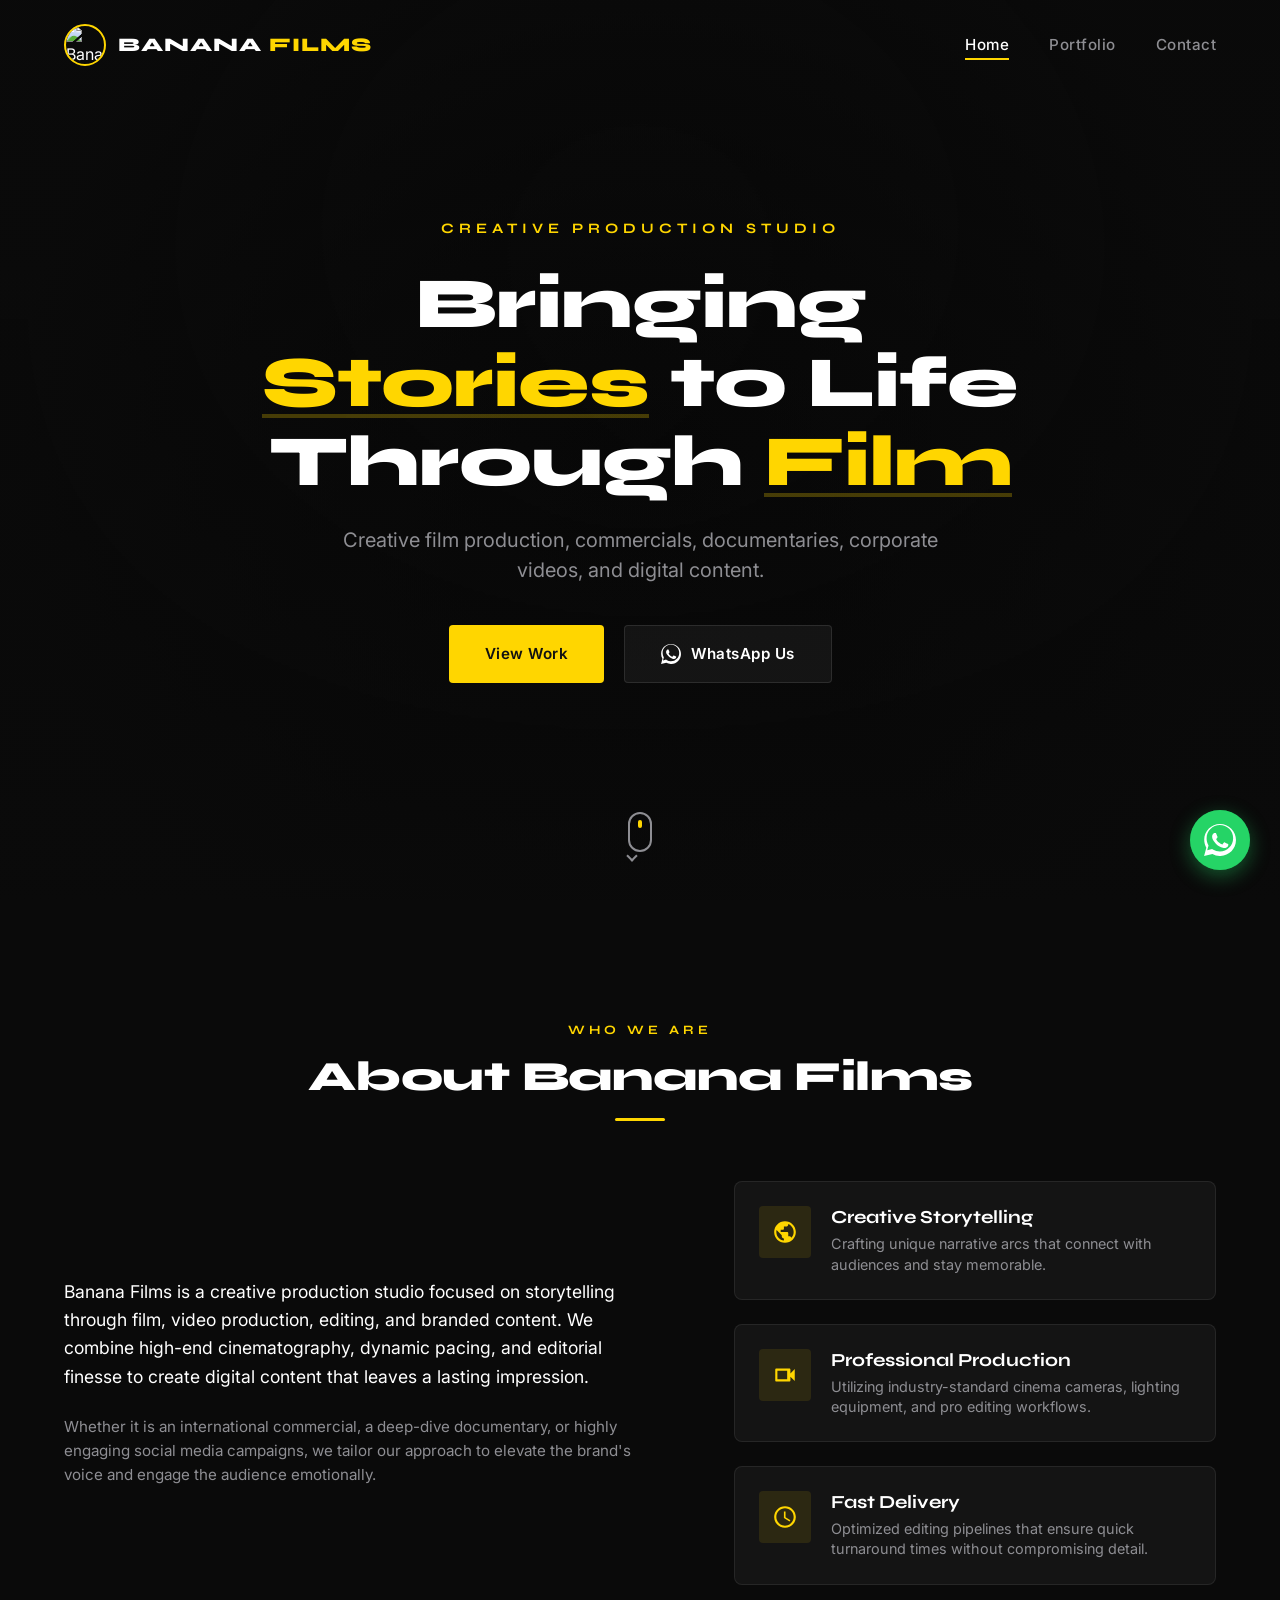
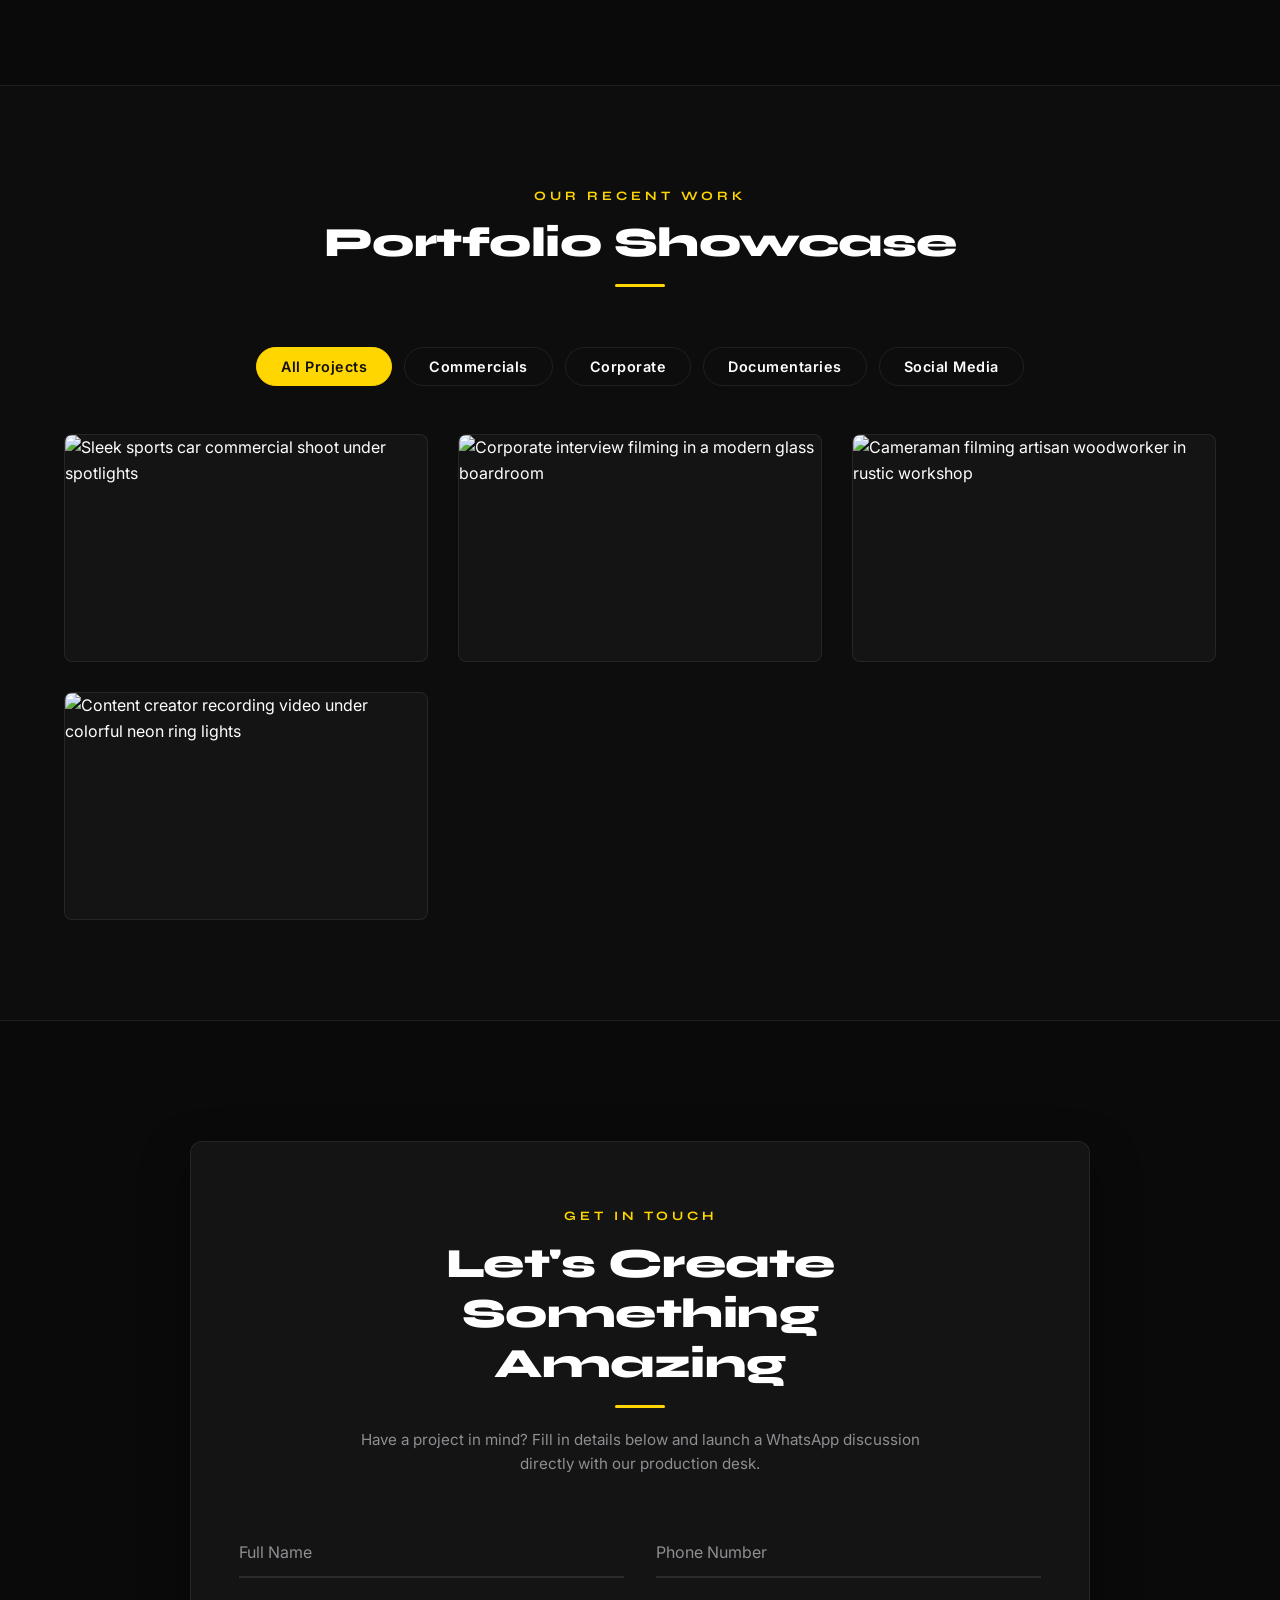
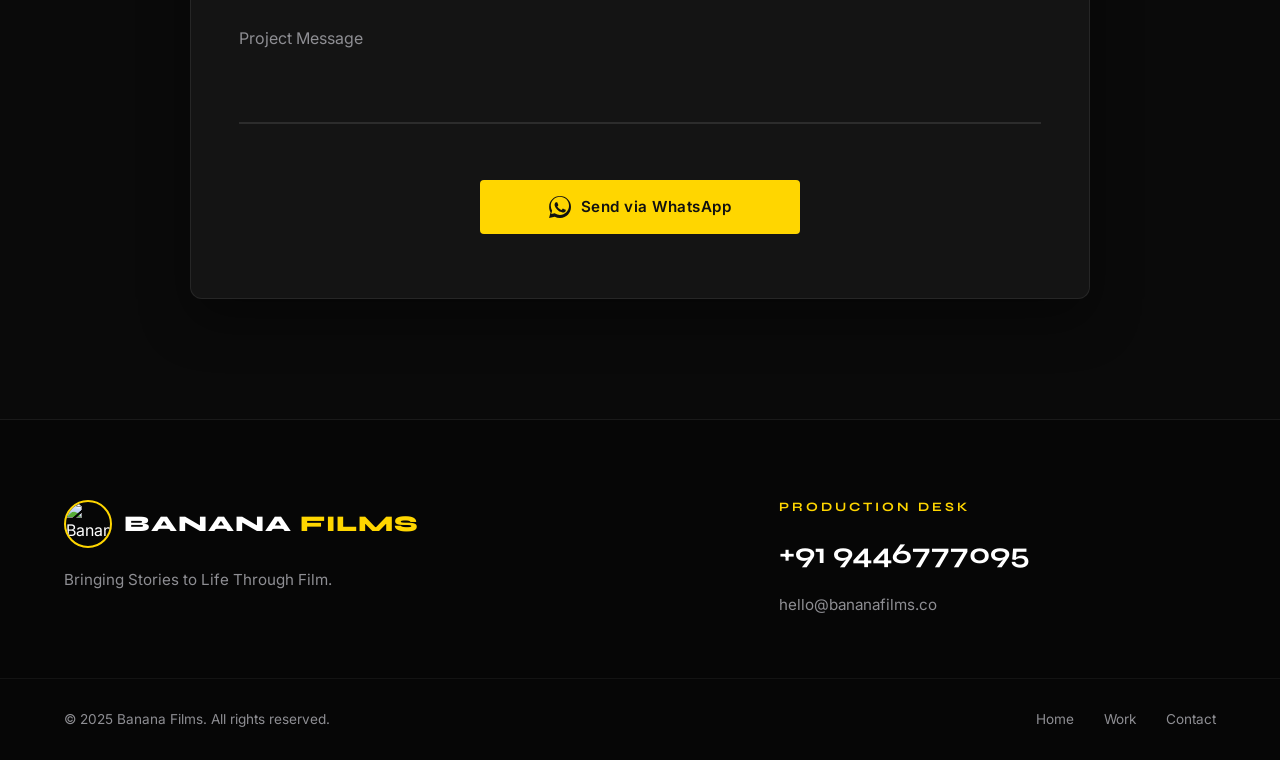
==== commit 007cbc3f: "Add files via upload" ====
--- a/index.html
+++ b/index.html
@@ -3,620 +3,348 @@
 <head>
   <meta charset="UTF-8">
   <meta name="viewport" content="width=device-width, initial-scale=1.0">
-  <title>Weekend Creations | Premier Advertising & Digital Marketing Agency</title>
-  <meta name="description" content="Weekend Creations is a premier advertising and digital marketing agency. CREATE. CAPTIVATE. CONVERT. Custom growth campaigns, luxury branding, and viral social media marketing.">
-  
+  <meta name="description" content="Banana Films is a premium, creative production studio specializing in storytelling, commercial films, documentaries, corporate videos, and social media content.">
+  <meta name="keywords" content="Banana Films, film production, video editing, corporate video, documentary, commercial films, video production studio">
+  <meta name="author" content="Banana Films">
+  <title>Banana Films | Premium Creative Film Production Studio</title>
+
+  <!-- OpenGraph Social Metadata -->
+  <meta property="og:title" content="Banana Films | Premium Creative Film Production Studio">
+  <meta property="og:description" content="Bringing stories to life through film. Discover our commercials, corporate videos, documentaries, and social media content.">
+  <meta property="og:image" content="assets/hero.png">
+  <meta property="og:url" content="https://bananafilms.co">
+  <meta property="og:type" content="website">
+
+  <!-- Favicon -->
+  <link rel="icon" type="image/jpg" href="assets/logo.jpg">
+
   <!-- Premium Typography -->
   <link rel="preconnect" href="https://fonts.googleapis.com">
   <link rel="preconnect" href="https://fonts.gstatic.com" crossorigin>
-  <link href="https://fonts.googleapis.com/css2?family=Inter:wght@300;400;500;600&family=Outfit:wght@400;600;800;900&family=Syne:wght@700;800&display=swap" rel="stylesheet">
-  
-  <!-- Custom CSS -->
+  <link href="https://fonts.googleapis.com/css2?family=Outfit:wght@300;400;600;700;900&family=Syne:wght@700;800&family=Inter:wght@300;400;500;600;700&display=swap" rel="stylesheet">
+
+  <!-- Custom Stylesheet -->
   <link rel="stylesheet" href="style.css">
-  
-  <!-- Lucide Icons for Premium UI Visuals -->
-  <script src="https://unpkg.com/lucide@latest"></script>
 </head>
 <body>
 
-  <!-- Custom Glow Cursor Aura -->
-  <div class="custom-cursor"></div>
-  <div class="custom-cursor-dot"></div>
-
-  <!-- Background Color-Graded Ambient Blobs -->
-  <div class="ambient-glows">
-    <div class="glow-blob blob-purple"></div>
-    <div class="glow-blob blob-cyan"></div>
-    <div class="glow-blob blob-orange"></div>
-  </div>
-
-  <!-- Floating Glassmorphic Header -->
-  <header class="floating-header">
+  <!-- Sticky Navigation Header -->
+  <header class="main-header" id="mainHeader">
     <div class="header-container">
-      <a href="#" class="logo" id="nav-logo">
-        <span class="logo-accent">Weekend</span>Creations<span class="dot">.</span>
+      <a href="#home" class="logo-link" id="logoLink">
+        <img src="assets/logo.jpg" alt="Banana Films Logo" class="nav-logo" id="navLogo">
+        <span class="brand-name font-syne">BANANA <span class="highlight-yellow">FILMS</span></span>
       </a>
-      <nav class="nav-menu">
-        <a href="#hero" class="nav-link active" data-sec="hero">Home</a>
-        <a href="#philosophy" class="nav-link" data-sec="philosophy">Philosophy</a>
-        <a href="#services" class="nav-link" data-sec="services">Services</a>
-        <a href="#showcase" class="nav-link" data-sec="showcase">Showcase</a>
-        <a href="#contact" class="nav-link" data-sec="contact">Contact</a>
+
+      <!-- Desktop Navigation Menu -->
+      <nav class="desktop-nav" id="desktopNav" aria-label="Main Navigation">
+        <ul>
+          <li><a href="#home" class="nav-item active" id="navLinkHome">Home</a></li>
+          <li><a href="#portfolio" class="nav-item" id="navLinkPortfolio">Portfolio</a></li>
+          <li><a href="#contact" class="nav-item" id="navLinkContact">Contact</a></li>
+        </ul>
       </nav>
-      <div class="header-actions">
-        <a href="https://wa.me/919446777095" target="_blank" class="btn btn-nav-cta">
-          <i data-lucide="message-square"></i>
-          <span>Let's Talk</span>
-        </a>
-        <button class="mobile-menu-toggle" aria-label="Toggle Menu">
-          <span class="bar"></span>
-          <span class="bar"></span>
-          <span class="bar"></span>
-        </button>
-      </div>
+
+      <!-- Hamburger Menu Button -->
+      <button class="hamburger-menu" id="hamburgerMenuBtn" aria-label="Toggle Navigation Menu" aria-expanded="false" aria-controls="mobileNavMenu">
+        <span class="bar bar-1"></span>
+        <span class="bar bar-2"></span>
+        <span class="bar bar-3"></span>
+      </button>
     </div>
   </header>
 
-  <!-- Mobile Drawer Menu -->
-  <div class="mobile-menu-drawer">
-    <nav class="mobile-nav-menu">
-      <a href="#hero" class="mobile-nav-link" data-sec="hero">Home</a>
-      <a href="#philosophy" class="mobile-nav-link" data-sec="philosophy">Philosophy</a>
-      <a href="#services" class="mobile-nav-link" data-sec="services">Services</a>
-      <a href="#showcase" class="mobile-nav-link" data-sec="showcase">Showcase</a>
-      <a href="#contact" class="mobile-nav-link" data-sec="contact">Contact</a>
-      <a href="https://wa.me/919446777095" target="_blank" class="mobile-nav-link wa-accent">
-        <i data-lucide="message-square"></i> WhatsApp Now
-      </a>
+  <!-- Mobile Overlay Navigation Menu -->
+  <div class="mobile-nav-overlay" id="mobileNavMenu" aria-hidden="true">
+    <nav class="mobile-nav" aria-label="Mobile Navigation">
+      <ul>
+        <li><a href="#home" class="mobile-nav-item" id="mobNavLinkHome">Home</a></li>
+        <li><a href="#portfolio" class="mobile-nav-item" id="mobNavLinkPortfolio">Portfolio</a></li>
+        <li><a href="#contact" class="mobile-nav-item" id="mobNavLinkContact">Contact</a></li>
+      </ul>
     </nav>
   </div>
 
   <main>
-    <!-- HERO SECTION -->
-    <section id="hero" class="hero-section">
-      <div class="container hero-container">
-        <div class="hero-content">
-          <div class="badge-container scroll-reveal">
-            <span class="hero-badge">
-              <span class="badge-dot"></span> Digital Marketing & Advertising Laboratory
-            </span>
+    <!-- Hero Section -->
+    <section class="hero-section" id="home">
+      <div class="hero-bg" style="background-image: url('assets/hero.png');"></div>
+      <div class="hero-overlay"></div>
+      <div class="hero-content container">
+        <span class="hero-kicker font-syne fade-in-element">CREATIVE PRODUCTION STUDIO</span>
+        <h1 class="hero-title font-syne fade-in-element">
+          Bringing <span class="text-highlight">Stories</span> to Life Through <span class="text-highlight">Film</span>
+        </h1>
+        <p class="hero-subtitle fade-in-element">
+          Creative film production, commercials, documentaries, corporate videos, and digital content.
+        </p>
+        <div class="hero-actions fade-in-element">
+          <a href="#portfolio" class="btn btn-primary" id="heroBtnViewWork">View Work</a>
+          <a href="https://wa.me/919446777095?text=Hello%20Banana%20Films,%20I%20would%20like%20to%20discuss%20a%20project." 
+             target="_blank" rel="noopener noreferrer" class="btn btn-secondary whatsapp-btn-action" id="heroBtnWhatsApp">
+            <svg class="icon-svg" viewBox="0 0 24 24" xmlns="http://www.w3.org/2000/svg">
+              <path d="M.057 24l1.687-6.163c-1.041-1.804-1.588-3.849-1.587-5.946C.06 5.348 5.397.01 12.008.01c3.202.001 6.212 1.246 8.477 3.514 2.266 2.268 3.507 5.28 3.505 8.484-.004 6.657-5.34 11.997-11.953 11.997-2.005-.001-3.973-.502-5.724-1.455L0 24zm6.59-4.846c1.62.963 3.41 1.47 5.259 1.471h.005c5.479 0 9.935-4.457 9.94-9.943.002-2.657-1.03-5.155-2.908-7.034-1.879-1.878-4.379-2.913-7.042-2.914-5.485 0-9.94 4.455-9.945 9.94-.001 1.917.499 3.79 1.447 5.424l-.988 3.607 3.693-.97.012.009zM17.65 14.77c-.3-.15-1.77-.874-2.046-.975-.276-.101-.476-.15-.676.15-.2.3-.774.975-.95 1.174-.175.2-.35.225-.65.075-.3-.15-1.265-.467-2.41-1.485-.89-.795-1.49-1.77-1.665-2.07-.175-.3-.019-.462.13-.61.135-.133.3-.35.45-.525.15-.175.2-.3.3-.5.1-.2.05-.375-.025-.525-.075-.15-.676-1.628-.926-2.228-.244-.588-.491-.507-.676-.517-.174-.01-.375-.012-.575-.012-.2 0-.525.075-.8.375-.276.3-1.05 1.025-1.05 2.5s1.075 2.9 1.225 3.1c.15.2 2.11 3.224 5.116 4.525.715.31 1.273.495 1.708.633.718.228 1.37.196 1.885.12.574-.085 1.77-.724 2.02-1.425.25-.7.25-1.299.175-1.425-.076-.125-.275-.2-.575-.35z"/>
+            </svg>
+            WhatsApp Us
+          </a>
+        </div>
+      </div>
+      <div class="hero-scroll-indicator" id="heroScrollIndicator">
+        <a href="#about" aria-label="Scroll to About Section">
+          <span class="mouse-icon">
+            <span class="wheel"></span>
+          </span>
+          <span class="arrow-down"></span>
+        </a>
+      </div>
+    </section>
+
+    <!-- About Section -->
+    <section class="about-section container" id="about">
+      <div class="section-header">
+        <span class="section-kicker font-syne">WHO WE ARE</span>
+        <h2 class="section-title font-syne">About Banana Films</h2>
+        <div class="section-line"></div>
+      </div>
+      <div class="about-grid">
+        <div class="about-desc-col">
+          <p class="about-text leading-relaxed">
+            Banana Films is a creative production studio focused on storytelling through film, video production, editing, and branded content. We combine high-end cinematography, dynamic pacing, and editorial finesse to create digital content that leaves a lasting impression.
+          </p>
+          <p class="about-subtext leading-relaxed">
+            Whether it is an international commercial, a deep-dive documentary, or highly engaging social media campaigns, we tailor our approach to elevate the brand's voice and engage the audience emotionally.
+          </p>
+        </div>
+        <div class="about-highlights-col">
+          <!-- Highlight Item 1 -->
+          <div class="highlight-card">
+            <div class="highlight-icon-box">
+              <svg class="highlight-icon" viewBox="0 0 24 24" xmlns="http://www.w3.org/2000/svg">
+                <path d="M12 2C6.48 2 2 6.48 2 12s4.48 10 10 10 10-4.48 10-10S17.52 2 12 2zm-1 17.93c-3.95-.49-7-3.85-7-7.93 0-.62.08-1.21.21-1.79L9 15v1c0 1.1.9 2 2 2v1.93zm6.9-2.54c-.26-.81-1-1.39-1.9-1.39h-1v-3c0-.55-.45-1-1-1H8v-2h2c.55 0 1-.45 1-1V7h2c1.1 0 2-.9 2-2v-.41c2.93 1.19 5 4.06 5 7.41 0 2.08-.8 3.97-2.1 5.39z"/>
+              </svg>
+            </div>
+            <div class="highlight-info">
+              <h3 class="highlight-title font-syne">Creative Storytelling</h3>
+              <p class="highlight-desc">Crafting unique narrative arcs that connect with audiences and stay memorable.</p>
+            </div>
           </div>
-          
-          <h1 class="hero-title scroll-reveal">
-            <span class="title-line block-text text-create">CREATE<span class="title-dot">.</span></span>
-            <span class="title-line block-text text-captivate">CAPTIVATE<span class="title-dot">.</span></span>
-            <span class="title-line block-text text-convert">CONVERT<span class="title-dot">.</span></span>
-          </h1>
-          
-          <p class="hero-desc scroll-reveal">
-            We engineer high-performance brand architecture and viral marketing pipelines for businesses ready to dominate their market.
-          </p>
-          
-          <div class="hero-actions scroll-reveal">
-            <a href="#contact" class="btn btn-primary">
-              <span>Start Your Growth Journey</span>
-              <i data-lucide="arrow-up-right"></i>
-            </a>
-            <a href="#services" class="btn btn-secondary">
-              <span>Explore Capabilities</span>
-            </a>
+          <!-- Highlight Item 2 -->
+          <div class="highlight-card">
+            <div class="highlight-icon-box">
+              <svg class="highlight-icon" viewBox="0 0 24 24" xmlns="http://www.w3.org/2000/svg">
+                <path d="M17 10.5V7c0-.55-.45-1-1-1H4c-.55 0-1 .45-1 1v10c0 .55.45 1 1 1h12c.55 0 1-.45 1-1v-3.5l4 4v-11l-4 4zM14 16H5V8h9v8z"/>
+              </svg>
+            </div>
+            <div class="highlight-info">
+              <h3 class="highlight-title font-syne">Professional Production</h3>
+              <p class="highlight-desc">Utilizing industry-standard cinema cameras, lighting equipment, and pro editing workflows.</p>
+            </div>
           </div>
-        </div>
-        
-        <div class="hero-visual scroll-reveal">
-          <div class="scene-container">
-            <div class="premium-card-wrapper">
-              <div class="glass-frame">
-                <img src="assets/marketing_hero.png" alt="Color Graded Abstract Growth Vector" class="hero-main-img">
-                <div class="card-overlay-badge top-left">
-                  <i data-lucide="trending-up"></i>
-                  <span>+412% Traffic Boost</span>
-                </div>
-                <div class="card-overlay-badge bottom-right">
-                  <i data-lucide="zap"></i>
-                  <span>Conversion Optimized</span>
-                </div>
-              </div>
+          <!-- Highlight Item 3 -->
+          <div class="highlight-card">
+            <div class="highlight-icon-box">
+              <svg class="highlight-icon" viewBox="0 0 24 24" xmlns="http://www.w3.org/2000/svg">
+                <path d="M12 2C6.48 2 2 6.48 2 12s4.48 10 10 10 10-4.48 10-10S17.52 2 12 2zm0 18c-4.41 0-8-3.59-8-8s3.59-8 8-8 8 3.59 8 8-3.59 8-8 8zm.5-13H11v6l5.2 3.2.8-1.3-4.5-2.7V7z"/>
+              </svg>
+            </div>
+            <div class="highlight-info">
+              <h3 class="highlight-title font-syne">Fast Delivery</h3>
+              <p class="highlight-desc">Optimized editing pipelines that ensure quick turnaround times without compromising detail.</p>
             </div>
           </div>
         </div>
       </div>
-      
-      <div class="hero-scroll-indicator">
-        <span class="scroll-mouse">
-          <span class="scroll-wheel"></span>
-        </span>
-        <span class="scroll-text">Scroll to explore</span>
-      </div>
     </section>
 
-    <!-- PHILOSOPHY SECTION (CREATE - CAPTIVATE - CONVERT) -->
-    <section id="philosophy" class="philosophy-section">
+    <!-- Portfolio Section -->
+    <section class="portfolio-section" id="portfolio">
       <div class="container">
         <div class="section-header">
-          <span class="sub-title">Our Formula</span>
-          <h2 class="section-title">The Three Pillars of Digital Supremacy</h2>
-          <p class="section-desc">Traditional marketing is static. We design kinetic pipelines that turn anonymous viewers into brand fanatics.</p>
-        </div>
-        
-        <div class="philosophy-grid">
-          <!-- Create Card -->
-          <div class="philosophy-card card-create scroll-reveal" data-glow-color="#6366F1">
-            <div class="philosophy-num">01</div>
-            <div class="philosophy-icon">
-              <i data-lucide="paint-brush"></i>
-            </div>
-            <h3 class="philosophy-title">CREATE.</h3>
-            <p class="philosophy-text">
-              We form stunning digital identities, luxury brand structures, high-end interfaces, and unique artistic assets that set you apart from noise.
+          <span class="section-kicker font-syne">OUR RECENT WORK</span>
+          <h2 class="section-title font-syne">Portfolio Showcase</h2>
+          <div class="section-line"></div>
+        </div>
+
+        <!-- Filter Navigation -->
+        <div class="portfolio-filters" id="portfolioFilters" role="tablist" aria-label="Portfolio Filters">
+          <button class="filter-btn active" data-filter="all" role="tab" aria-selected="true" id="filterBtnAll">All Projects</button>
+          <button class="filter-btn" data-filter="commercial" role="tab" aria-selected="false" id="filterBtnCommercial">Commercials</button>
+          <button class="filter-btn" data-filter="corporate" role="tab" aria-selected="false" id="filterBtnCorporate">Corporate</button>
+          <button class="filter-btn" data-filter="documentary" role="tab" aria-selected="false" id="filterBtnDocumentary">Documentaries</button>
+          <button class="filter-btn" data-filter="social" role="tab" aria-selected="false" id="filterBtnSocial">Social Media</button>
+        </div>
+
+        <!-- Responsive Gallery Grid -->
+        <div class="portfolio-grid" id="portfolioGrid">
+          <!-- Item 1: Commercial -->
+          <article class="portfolio-item show" data-category="commercial" tabindex="0" aria-haspopup="dialog" id="portItemCommercial">
+            <div class="portfolio-thumb-wrapper">
+              <img src="assets/commercial.png" alt="Sleek sports car commercial shoot under spotlights" class="portfolio-thumb" loading="lazy">
+              <div class="portfolio-overlay">
+                <span class="portfolio-category font-syne">Commercial Film</span>
+                <h3 class="portfolio-item-title font-syne">Hyper-Drive Automotive</h3>
+                <p class="portfolio-item-desc">A fast-paced, high-contrast night commercial for a premium sports car launch.</p>
+                <button class="view-project-btn" aria-label="View Project Image">
+                  <span class="plus-icon">+</span>
+                </button>
+              </div>
+            </div>
+          </article>
+
+          <!-- Item 2: Corporate -->
+          <article class="portfolio-item show" data-category="corporate" tabindex="0" aria-haspopup="dialog" id="portItemCorporate">
+            <div class="portfolio-thumb-wrapper">
+              <img src="assets/corporate.png" alt="Corporate interview filming in a modern glass boardroom" class="portfolio-thumb" loading="lazy">
+              <div class="portfolio-overlay">
+                <span class="portfolio-category font-syne">Corporate Video</span>
+                <h3 class="portfolio-item-title font-syne">NextGen Tech Systems</h3>
+                <p class="portfolio-item-desc">Premium corporate interview and brand overview detailing future tech solutions.</p>
+                <button class="view-project-btn" aria-label="View Project Image">
+                  <span class="plus-icon">+</span>
+                </button>
+              </div>
+            </div>
+          </article>
+
+          <!-- Item 3: Documentary -->
+          <article class="portfolio-item show" data-category="documentary" tabindex="0" aria-haspopup="dialog" id="portItemDocumentary">
+            <div class="portfolio-thumb-wrapper">
+              <img src="assets/documentary.png" alt="Cameraman filming artisan woodworker in rustic workshop" class="portfolio-thumb" loading="lazy">
+              <div class="portfolio-overlay">
+                <span class="portfolio-category font-syne">Documentary</span>
+                <h3 class="portfolio-item-title font-syne">The Handcrafted Life</h3>
+                <p class="portfolio-item-desc">A deep intimate profile of traditional carpentry and the passion for woodwork.</p>
+                <button class="view-project-btn" aria-label="View Project Image">
+                  <span class="plus-icon">+</span>
+                </button>
+              </div>
+            </div>
+          </article>
+
+          <!-- Item 4: Social Media -->
+          <article class="portfolio-item show" data-category="social" tabindex="0" aria-haspopup="dialog" id="portItemSocial">
+            <div class="portfolio-thumb-wrapper">
+              <img src="assets/social.png" alt="Content creator recording video under colorful neon ring lights" class="portfolio-thumb" loading="lazy">
+              <div class="portfolio-overlay">
+                <span class="portfolio-category font-syne">Social Media Content</span>
+                <h3 class="portfolio-item-title font-syne">Creator Studio Hub</h3>
+                <p class="portfolio-item-desc">Vertical-format dynamic promotional videos designed for maximum engagement.</p>
+                <button class="view-project-btn" aria-label="View Project Image">
+                  <span class="plus-icon">+</span>
+                </button>
+              </div>
+            </div>
+          </article>
+        </div>
+      </div>
+    </section>
+
+    <!-- Contact Section -->
+    <section class="contact-section" id="contact">
+      <div class="container">
+        <div class="contact-container-box">
+          <div class="contact-header">
+            <span class="section-kicker font-syne">GET IN TOUCH</span>
+            <h2 class="section-title font-syne">Let's Create Something Amazing</h2>
+            <div class="section-line"></div>
+            <p class="contact-intro">
+              Have a project in mind? Fill in details below and launch a WhatsApp discussion directly with our production desk.
             </p>
-            <ul class="philosophy-features">
-              <li><i data-lucide="check-circle-2"></i> Brand Identity & Logo Design</li>
-              <li><i data-lucide="check-circle-2"></i> Premium UI/UX Architectures</li>
-              <li><i data-lucide="check-circle-2"></i> High-converting Landing Pages</li>
-            </ul>
           </div>
 
-          <!-- Captivate Card -->
-          <div class="philosophy-card card-captivate scroll-reveal" data-glow-color="#06B6D4">
-            <div class="philosophy-num">02</div>
-            <div class="philosophy-icon">
-              <i data-lucide="sparkles"></i>
-            </div>
-            <h3 class="philosophy-title">CAPTIVATE.</h3>
-            <p class="philosophy-text">
-              Through cinematic video, interactive narratives, highly engaging social hooks, and targeted storytelling, we capture the world's most valuable asset: attention.
-            </p>
-            <ul class="philosophy-features">
-              <li><i data-lucide="check-circle-2"></i> Viral Social Content & Media</li>
-              <li><i data-lucide="check-circle-2"></i> Narrative Advertising Campaigns</li>
-              <li><i data-lucide="check-circle-2"></i> Immersive Micro-interactions</li>
-            </ul>
-          </div>
-
-          <!-- Convert Card -->
-          <div class="philosophy-card card-convert scroll-reveal" data-glow-color="#EC4899">
-            <div class="philosophy-num">03</div>
-            <div class="philosophy-icon">
-              <i data-lucide="bar-chart-3"></i>
-            </div>
-            <h3 class="philosophy-title">CONVERT.</h3>
-            <p class="philosophy-text">
-              Creative strategy meets quantitative analysis. We deploy high-converting funnels, elite search engine optimization (SEO), and scalable ads that transform eyeballs into revenue.
-            </p>
-            <ul class="philosophy-features">
-              <li><i data-lucide="check-circle-2"></i> High-ROI Performance Marketing</li>
-              <li><i data-lucide="check-circle-2"></i> Advanced Search Dominance (SEO)</li>
-              <li><i data-lucide="check-circle-2"></i> Behavioral Funnel Optimization</li>
-            </ul>
-          </div>
-        </div>
-      </div>
-    </section>
-
-    <!-- SERVICES SECTION -->
-    <section id="services" class="services-section">
-      <div class="container">
-        <div class="section-header">
-          <span class="sub-title">What We Master</span>
-          <h2 class="section-title">High-Octane Growth Capabilities</h2>
-          <p class="section-desc">We don't offer general services; we build precise growth engines that amplify your market dominance.</p>
-        </div>
-
-        <div class="services-grid">
-          <!-- Service 1 -->
-          <div class="service-card scroll-reveal">
-            <div class="service-glow-edge"></div>
-            <div class="service-icon-container bg-glow-indigo">
-              <i data-lucide="target"></i>
-            </div>
-            <h3 class="service-title">Performance Marketing</h3>
-            <p class="service-desc-text">Laser-targeted PPC campaigns, lead generation pipelines, and social ads optimized daily for maximum acquisition cost reduction and massive ROI scaling.</p>
-            <div class="service-footer">
-              <span class="service-stat">Avg ROI: 4.8x</span>
-              <a href="#contact" class="service-arrow"><i data-lucide="arrow-right"></i></a>
-            </div>
-          </div>
-
-          <!-- Service 2 -->
-          <div class="service-card scroll-reveal">
-            <div class="service-glow-edge"></div>
-            <div class="service-icon-container bg-glow-cyan">
-              <i data-lucide="globe-2"></i>
-            </div>
-            <h3 class="service-title">SEO & Semantic Dominance</h3>
-            <p class="service-desc-text">We push your pages to the top of Google using advanced semantic clusters, technical speed optimization, and ultra-high domain authority acquisitions.</p>
-            <div class="service-footer">
-              <span class="service-stat">Top 3 Rankings</span>
-              <a href="#contact" class="service-arrow"><i data-lucide="arrow-right"></i></a>
-            </div>
-          </div>
-
-          <!-- Service 3 -->
-          <div class="service-card scroll-reveal">
-            <div class="service-glow-edge"></div>
-            <div class="service-icon-container bg-glow-purple">
-              <i data-lucide="clapperboard"></i>
-            </div>
-            <h3 class="service-title">Cinematic Ad Content</h3>
-            <p class="service-desc-text">High-production commercials, vertical video reels, engaging copy, and viral scripts engineered specifically to make viewers stop scrolling and click.</p>
-            <div class="service-footer">
-              <span class="service-stat">100M+ Views Created</span>
-              <a href="#contact" class="service-arrow"><i data-lucide="arrow-right"></i></a>
-            </div>
-          </div>
-
-          <!-- Service 4 -->
-          <div class="service-card scroll-reveal">
-            <div class="service-glow-edge"></div>
-            <div class="service-icon-container bg-glow-pink">
-              <i data-lucide="crown"></i>
-            </div>
-            <h3 class="service-title">Luxury Brand Architecture</h3>
-            <p class="service-desc-text">Logos, visual styles, brand voice, and guidelines that make your company look like a market leader from Day One. Distinct, cohesive, and premium.</p>
-            <div class="service-footer">
-              <span class="service-stat">Premium Makeovers</span>
-              <a href="#contact" class="service-arrow"><i data-lucide="arrow-right"></i></a>
-            </div>
-          </div>
-
-          <!-- Service 5 -->
-          <div class="service-card scroll-reveal">
-            <div class="service-glow-edge"></div>
-            <div class="service-icon-container bg-glow-orange">
-              <i data-lucide="trending-up"></i>
-            </div>
-            <h3 class="service-title">Social Engine Mastery</h3>
-            <p class="service-desc-text">End-to-end community building, influencer management, and daily high-value visual posting that transforms passive followers into hyper-active brand advocates.</p>
-            <div class="service-footer">
-              <span class="service-stat">Avg +350% Growth</span>
-              <a href="#contact" class="service-arrow"><i data-lucide="arrow-right"></i></a>
-            </div>
-          </div>
-
-          <!-- Service 6 -->
-          <div class="service-card scroll-reveal">
-            <div class="service-glow-edge"></div>
-            <div class="service-icon-container bg-glow-green">
-              <i data-lucide="rocket"></i>
-            </div>
-            <h3 class="service-title">High-Performance Funnels</h3>
-            <p class="service-desc-text">We build insanely fast, customized conversion paths that guide digital users from first awareness to check-out smoothly, removing all drop-off points.</p>
-            <div class="service-footer">
-              <span class="service-stat">Avg +32% Conversions</span>
-              <a href="#contact" class="service-arrow"><i data-lucide="arrow-right"></i></a>
-            </div>
-          </div>
-        </div>
-      </div>
-    </section>
-
-    <!-- PORTFOLIO SHOWCASE SECTION -->
-    <section id="showcase" class="showcase-section">
-      <div class="container">
-        <div class="section-header">
-          <span class="sub-title">Proven Triumphs</span>
-          <h2 class="section-title">Case Studies & Digital Assets</h2>
-          <p class="section-desc">A brief glimpse inside our marketing war room. High-impact designs paired with raw performance metrics.</p>
-        </div>
-
-        <div class="showcase-tabs">
-          <button class="tab-btn active" data-filter="all">All Operations</button>
-          <button class="tab-btn" data-filter="campaigns">Growth Campaigns</button>
-          <button class="tab-btn" data-filter="design">Premium Design</button>
-          <button class="tab-btn" data-filter="growth">Viral Social</button>
-        </div>
-
-        <div class="showcase-grid">
-          <!-- Project 1 -->
-          <div class="showcase-item scroll-reveal" data-category="campaigns">
-            <div class="project-card">
-              <div class="project-img-wrapper">
-                <div class="project-img-placeholder gradient-1"></div>
-                <div class="project-overlay">
-                  <div class="project-metrics">
-                    <span class="metric-num">+480%</span>
-                    <span class="metric-label">Sales Conversion Growth</span>
-                  </div>
-                  <span class="btn btn-project-detail">View Details</span>
-                </div>
-              </div>
-              <div class="project-info">
-                <span class="project-cat">Digital Campaign</span>
-                <h3 class="project-title">Aether Wear Launch Campaign</h3>
-              </div>
-            </div>
-          </div>
-
-          <!-- Project 2 -->
-          <div class="showcase-item scroll-reveal" data-category="design">
-            <div class="project-card">
-              <div class="project-img-wrapper">
-                <div class="project-img-placeholder gradient-2"></div>
-                <div class="project-overlay">
-                  <div class="project-metrics">
-                    <span class="metric-num">Luxury</span>
-                    <span class="metric-label">Visual Brand Architecture</span>
-                  </div>
-                  <span class="btn btn-project-detail">View Details</span>
-                </div>
-              </div>
-              <div class="project-info">
-                <span class="project-cat">Luxury Branding</span>
-                <h3 class="project-title">Vespera Hotels Identity</h3>
-              </div>
-            </div>
-          </div>
-
-          <!-- Project 3 -->
-          <div class="showcase-item scroll-reveal" data-category="growth">
-            <div class="project-card">
-              <div class="project-img-wrapper">
-                <div class="project-img-placeholder gradient-3"></div>
-                <div class="project-overlay">
-                  <div class="project-metrics">
-                    <span class="metric-num">32M+</span>
-                    <span class="metric-label">Organic Video Interactions</span>
-                  </div>
-                  <span class="btn btn-project-detail">View Details</span>
-                </div>
-              </div>
-              <div class="project-info">
-                <span class="project-cat">Viral Growth</span>
-                <h3 class="project-title">Apex Energy TikTok Dominance</h3>
-              </div>
-            </div>
-          </div>
-
-          <!-- Project 4 -->
-          <div class="showcase-item scroll-reveal" data-category="campaigns">
-            <div class="project-card">
-              <div class="project-img-wrapper">
-                <div class="project-img-placeholder gradient-4"></div>
-                <div class="project-overlay">
-                  <div class="project-metrics">
-                    <span class="metric-num">6.4x</span>
-                    <span class="metric-label">Return on Ad Spend (ROAS)</span>
-                  </div>
-                  <span class="btn btn-project-detail">View Details</span>
-                </div>
-              </div>
-              <div class="project-info">
-                <span class="project-cat">E-Commerce Ads</span>
-                <h3 class="project-title">Nova Essentials Funnel</h3>
-              </div>
-            </div>
-          </div>
-
-          <!-- Project 5 -->
-          <div class="showcase-item scroll-reveal" data-category="design">
-            <div class="project-card">
-              <div class="project-img-wrapper">
-                <div class="project-img-placeholder gradient-5"></div>
-                <div class="project-overlay">
-                  <div class="project-metrics">
-                    <span class="metric-num">99.8</span>
-                    <span class="metric-label">Lighthouse Speed Rating</span>
-                  </div>
-                  <span class="btn btn-project-detail">View Details</span>
-                </div>
-              </div>
-              <div class="project-info">
-                <span class="project-cat">High-End Web</span>
-                <h3 class="project-title">Helios Finance UI/UX</h3>
-              </div>
-            </div>
-          </div>
-
-          <!-- Project 6 -->
-          <div class="showcase-item scroll-reveal" data-category="growth">
-            <div class="project-card">
-              <div class="project-img-wrapper">
-                <div class="project-img-placeholder gradient-6"></div>
-                <div class="project-overlay">
-                  <div class="project-metrics">
-                    <span class="metric-num">+250K</span>
-                    <span class="metric-label">Active Community Members</span>
-                  </div>
-                  <span class="btn btn-project-detail">View Details</span>
-                </div>
-              </div>
-              <div class="project-info">
-                <span class="project-cat">Social Domination</span>
-                <h3 class="project-title">Solis Fitness Launch Engine</h3>
-              </div>
-            </div>
-          </div>
-        </div>
-      </div>
-    </section>
-
-    <!-- INTERACTIVE CONTACT & WHATSAPP GENERATOR -->
-    <section id="contact" class="contact-section">
-      <div class="container">
-        <div class="contact-layout">
-          <!-- Contact Left: Rich Form Builder -->
-          <div class="contact-form-container scroll-reveal">
-            <div class="badge-container">
-              <span class="hero-badge"><span class="badge-dot dot-orange"></span> Direct Pipeline</span>
-            </div>
-            <h2 class="contact-title">Let's Create Something Dominant</h2>
-            <p class="contact-desc">Fill out your parameters below. Our system will immediately pre-build your digital growth brief so we can coordinate instantly over WhatsApp.</p>
-            
-            <form id="growth-contact-form" class="growth-form">
-              <div class="form-row">
-                <div class="form-group">
-                  <label for="client-name">Your Name</label>
-                  <div class="input-wrapper">
-                    <i data-lucide="user"></i>
-                    <input type="text" id="client-name" placeholder="John Doe" required>
-                  </div>
-                </div>
-                <div class="form-group">
-                  <label for="company-name">Company Name</label>
-                  <div class="input-wrapper">
-                    <i data-lucide="building"></i>
-                    <input type="text" id="company-name" placeholder="Acme Corp" required>
-                  </div>
-                </div>
-              </div>
-
-              <div class="form-group">
-                <label for="service-select">Prime Objective</label>
-                <div class="input-wrapper">
-                  <i data-lucide="sparkles"></i>
-                  <select id="service-select" required>
-                    <option value="" disabled selected>Select prime marketing objective...</option>
-                    <option value="Complete Brand Makeover">Complete Brand Makeover (CREATE)</option>
-                    <option value="Cinematic Social Domination">Cinematic Social Domination (CAPTIVATE)</option>
-                    <option value="High-ROI Performance Ads">High-ROI Performance Ads (CONVERT)</option>
-                    <option value="Search Dominance (Advanced SEO)">Search Dominance (Advanced SEO)</option>
-                    <option value="Complete Growth Transformation">Complete Growth Transformation (All 3)</option>
-                  </select>
-                </div>
-              </div>
-
-              <div class="form-group">
-                <label for="budget-range">Monthly Budget Allocation: <span id="budget-val" class="highlight-val">$2,500</span></label>
-                <input type="range" id="budget-range" min="1000" max="50000" step="500" value="2500" class="premium-slider">
-                <div class="slider-labels">
-                  <span>$1k</span>
-                  <span>$10k</span>
-                  <span>$25k</span>
-                  <span>$50k+</span>
-                </div>
-              </div>
-
-              <div class="form-group">
-                <label for="client-message">Project Brief / Ambitions</label>
-                <div class="input-wrapper textarea-wrapper">
-                  <i data-lucide="file-text"></i>
-                  <textarea id="client-message" placeholder="Briefly describe your ambitions or current blockages..." rows="4"></textarea>
-                </div>
-              </div>
-
-              <button type="submit" class="btn btn-primary submit-btn">
-                <span>Generate WhatsApp Brief</span>
-                <i data-lucide="message-square"></i>
-              </button>
-            </form>
-          </div>
-
-          <!-- Contact Right: WhatsApp Info & Quick Link Details -->
-          <div class="contact-details-container scroll-reveal">
-            <div class="glass-info-card wa-direct-card">
-              <div class="glow-blur-layer"></div>
-              
-              <div class="wa-header">
-                <div class="wa-avatar-group">
-                  <div class="wa-avatar">WC</div>
-                  <span class="online-indicator"></span>
-                </div>
-                <div class="wa-meta">
-                  <h4 class="wa-agency-name">Weekend Creations</h4>
-                  <p class="wa-status">Active Growth Desk</p>
-                </div>
-              </div>
-              
-              <div class="wa-chat-body">
-                <div class="chat-bubble received">
-                  <p>Welcome! We specialize in premium advertising and high-converting marketing frameworks. Ready to out-compete your market?</p>
-                  <span class="chat-time">Just now</span>
-                </div>
-                <div class="chat-bubble received">
-                  <p>Fill out the form on the left to immediately package your goals into an actionable brief, or tap the button below to message us directly!</p>
-                  <span class="chat-time">Just now</span>
-                </div>
-                <div class="chat-bubble sent hidden" id="dynamic-user-bubble">
-                  <p id="dynamic-bubble-text"></p>
-                  <span class="chat-time" id="dynamic-bubble-time">1:00 AM</span>
-                </div>
-              </div>
-
-              <div class="wa-footer">
-                <a href="https://wa.me/919446777095" target="_blank" class="btn btn-whatsapp-cta" id="direct-wa-btn">
-                  <i class="wa-icon-svg">
-                    <svg viewBox="0 0 24 24" fill="currentColor">
-                      <path d="M.057 24l1.687-6.163c-1.041-1.804-1.588-3.849-1.587-5.946C.06 5.348 5.397.01 12.008.01c3.202.001 6.212 1.246 8.477 3.517 2.266 2.27 3.507 5.289 3.507 8.494-.002 6.66-5.338 11.997-11.95 11.997-2.006-.002-3.975-.5-5.729-1.45L0 24zm6.59-4.846c1.6.95 3.188 1.449 4.825 1.451 5.436 0 9.86-4.37 9.864-9.799.002-2.63-1.023-5.101-2.885-6.97C16.528 2.016 14.069 1 11.48 1c-5.446 0-9.87 4.368-9.874 9.798-.002 1.898.486 3.755 1.414 5.385L1.93 20.3l4.717-1.146zm11.758-5.388c-.302-.15-1.782-.876-2.057-.975-.275-.1-.475-.15-.675.15-.2.299-.775.975-.95 1.174-.175.2-.35.224-.652.075-1.028-.514-1.797-.872-2.517-1.493-.72-.62-1.2-1.392-1.375-1.691-.175-.3-.019-.462.13-.611.135-.134.302-.349.453-.524.15-.175.2-.299.3-.5.1-.2.05-.375-.025-.524-.075-.15-.675-1.62-.925-2.22-.243-.584-.489-.505-.675-.515-.175-.01-.375-.01-.575-.01-.2 0-.525.075-.8 1.05-.275.975-1.05 2.194-1.125 2.343-.075.15-.15.299.075.449.225.149 1.15.751 1.797 1.309.837.72 1.543 1.15 2.35 1.464.606.236 1.15.19 1.583.125.483-.072 1.482-.604 1.69-1.189.208-.584.208-1.087.146-1.189-.06-.1-.224-.15-.526-.3z"/>
-                    </svg>
-                  </i>
-                  <span>WhatsApp Instantly</span>
-                </a>
-              </div>
-            </div>
-
-            <!-- Alternative Quick details -->
-            <div class="quick-details-grid">
-              <div class="detail-badge scroll-reveal">
-                <i data-lucide="phone"></i>
-                <div class="badge-text">
-                  <span class="detail-label">Direct Line</span>
-                  <a href="tel:+919446777095" class="detail-val">+91 9446777095</a>
-                </div>
-              </div>
-              <div class="detail-badge scroll-reveal">
-                <i data-lucide="mail"></i>
-                <div class="badge-text">
-                  <span class="detail-label">Email Channels</span>
-                  <a href="mailto:hello@weekendcreations.com" class="detail-val">hello@weekendcreations.com</a>
-                </div>
-              </div>
-            </div>
-          </div>
+          <!-- Interactive Contact Form -->
+          <form class="contact-form" id="contactForm" novalidate>
+            <div class="form-row">
+              <div class="input-group">
+                <input type="text" id="contactName" name="name" required placeholder=" " class="form-input">
+                <label for="contactName" class="form-label">Full Name</label>
+                <span class="form-error-msg" id="nameError">Please enter your name.</span>
+              </div>
+              <div class="input-group">
+                <input type="tel" id="contactPhone" name="phone" required placeholder=" " class="form-input">
+                <label for="contactPhone" class="form-label">Phone Number</label>
+                <span class="form-error-msg" id="phoneError">Please enter a valid phone number.</span>
+              </div>
+            </div>
+            <div class="input-group full-width">
+              <textarea id="contactMessage" name="message" required placeholder=" " class="form-textarea" rows="4"></textarea>
+              <label for="contactMessage" class="form-label">Project Message</label>
+              <span class="form-error-msg" id="messageError">Please type your message.</span>
+            </div>
+
+            <button type="submit" class="btn btn-primary btn-submit" id="btnSubmitWhatsApp">
+              <svg class="icon-svg btn-icon" viewBox="0 0 24 24" xmlns="http://www.w3.org/2000/svg">
+                <path d="M.057 24l1.687-6.163c-1.041-1.804-1.588-3.849-1.587-5.946C.06 5.348 5.397.01 12.008.01c3.202.001 6.212 1.246 8.477 3.514 2.266 2.268 3.507 5.28 3.505 8.484-.004 6.657-5.34 11.997-11.953 11.997-2.005-.001-3.973-.502-5.724-1.455L0 24zm6.59-4.846c1.62.963 3.41 1.47 5.259 1.471h.005c5.479 0 9.935-4.457 9.94-9.943.002-2.657-1.03-5.155-2.908-7.034-1.879-1.878-4.379-2.913-7.042-2.914-5.485 0-9.94 4.455-9.945 9.94-.001 1.917.499 3.79 1.447 5.424l-.988 3.607 3.693-.97.012.009zM17.65 14.77c-.3-.15-1.77-.874-2.046-.975-.276-.101-.476-.15-.676.15-.2.3-.774.975-.95 1.174-.175.2-.35.225-.65.075-.3-.15-1.265-.467-2.41-1.485-.89-.795-1.49-1.77-1.665-2.07-.175-.3-.019-.462.13-.61.135-.133.3-.35.45-.525.15-.175.2-.3.3-.5.1-.2.05-.375-.025-.525-.075-.15-.676-1.628-.926-2.228-.244-.588-.491-.507-.676-.517-.174-.01-.375-.012-.575-.012-.2 0-.525.075-.8.375-.276.3-1.05 1.025-1.05 2.5s1.075 2.9 1.225 3.1c.15.2 2.11 3.224 5.116 4.525.715.31 1.273.495 1.708.633.718.228 1.37.196 1.885.12.574-.085 1.77-.724 2.02-1.425.25-.7.25-1.299.175-1.425-.076-.125-.275-.2-.575-.35z"/>
+              </svg>
+              Send via WhatsApp
+            </button>
+          </form>
         </div>
       </div>
     </section>
   </main>
 
-  <!-- LUXURIOUS FOOTER -->
-  <footer class="luxury-footer">
-    <div class="container footer-container">
+  <!-- Premium Cinematic Footer -->
+  <footer class="main-footer">
+    <div class="footer-container container">
       <div class="footer-brand">
-        <a href="#" class="logo">
-          <span class="logo-accent">Weekend</span>Creations<span class="dot">.</span>
+        <div class="footer-logo-box">
+          <img src="assets/logo.jpg" alt="Banana Films Logo" class="footer-logo" id="footerLogoImg">
+          <span class="footer-brand-name font-syne">BANANA <span class="highlight-yellow">FILMS</span></span>
+        </div>
+        <p class="footer-tagline">Bringing Stories to Life Through Film.</p>
+      </div>
+
+      <div class="footer-contact">
+        <h4 class="footer-title font-syne">Production Desk</h4>
+        <a href="https://wa.me/919446777095?text=Hello%20Banana%20Films,%20I%20would%20like%20to%20discuss%20a%20project." 
+           class="footer-phone font-syne whatsapp-btn-action" target="_blank" rel="noopener noreferrer" id="footerPhoneLink">
+          +91 9446777095
         </a>
-        <p class="footer-motto">CREATE. CAPTIVATE. CONVERT.</p>
-        <p class="footer-desc">Crafting elite, high-ROI marketing mechanisms, digital designs, and advertising strategies for modern business empires.</p>
-      </div>
-
-      <div class="footer-links-group">
-        <div class="footer-column">
-          <h4 class="footer-col-title">Navigation</h4>
-          <a href="#hero" class="footer-link">Home</a>
-          <a href="#philosophy" class="footer-link">Philosophy</a>
-          <a href="#services" class="footer-link">Services</a>
-          <a href="#showcase" class="footer-link">Showcase</a>
-        </div>
-        <div class="footer-column">
-          <h4 class="footer-col-title">Capabilities</h4>
-          <a href="#services" class="footer-link">Performance Ads</a>
-          <a href="#services" class="footer-link">Organic SEO</a>
-          <a href="#services" class="footer-link">Cinematic Video</a>
-          <a href="#services" class="footer-link">Brand Identity</a>
-        </div>
-        <div class="footer-column">
-          <h4 class="footer-col-title">Connect</h4>
-          <a href="https://wa.me/919446777095" target="_blank" class="footer-link highlight-wa"><i data-lucide="message-square"></i> WhatsApp</a>
-          <a href="tel:+919446777095" class="footer-link"><i data-lucide="phone"></i> Call Desk</a>
-          <a href="mailto:hello@weekendcreations.com" class="footer-link"><i data-lucide="mail"></i> Email Us</a>
-        </div>
+        <p class="footer-email">hello@bananafilms.co</p>
       </div>
     </div>
-
     <div class="footer-bottom">
-      <div class="container footer-bottom-container">
-        <p class="copyright-text">&copy; 2026 Weekend Creations. All rights reserved. Created with absolute precision.</p>
-        <div class="footer-socials">
-          <a href="#" class="social-icon" aria-label="LinkedIn"><i data-lucide="linkedin"></i></a>
-          <a href="#" class="social-icon" aria-label="Instagram"><i data-lucide="instagram"></i></a>
-          <a href="#" class="social-icon" aria-label="Twitter/X"><i data-lucide="twitter"></i></a>
-          <a href="#" class="social-icon" aria-label="Dribbble"><i data-lucide="dribbble"></i></a>
+      <div class="container footer-bottom-flex">
+        <p class="copyright">&copy; 2025 Banana Films. All rights reserved.</p>
+        <div class="footer-terms">
+          <a href="#home">Home</a>
+          <a href="#portfolio">Work</a>
+          <a href="#contact">Contact</a>
         </div>
       </div>
     </div>
   </footer>
 
-  <!-- Custom JavaScript -->
+  <!-- Custom Image Gallery Lightbox Modal -->
+  <div class="lightbox" id="lightboxModal" role="dialog" aria-modal="true" aria-label="Image Preview" aria-hidden="true">
+    <button class="lightbox-close" id="lightboxCloseBtn" aria-label="Close Lightbox">&times;</button>
+    <button class="lightbox-nav lightbox-prev" id="lightboxPrevBtn" aria-label="Previous Image">&#10094;</button>
+    
+    <div class="lightbox-content">
+      <figure class="lightbox-figure">
+        <img src="" alt="" class="lightbox-img" id="lightboxActiveImg">
+        <figcaption class="lightbox-caption">
+          <span class="lightbox-caption-cat font-syne" id="lightboxActiveCat">Category</span>
+          <h4 class="lightbox-caption-title font-syne" id="lightboxActiveTitle">Project Title</h4>
+          <p class="lightbox-caption-desc" id="lightboxActiveDesc">Project Description</p>
+        </figcaption>
+      </figure>
+    </div>
+
+    <button class="lightbox-nav lightbox-next" id="lightboxNextBtn" aria-label="Next Image">&#10095;</button>
+  </div>
+
+  <!-- Floating Sticky WhatsApp CTA Action Button -->
+  <a href="https://wa.me/919446777095?text=Hello%20Banana%20Films,%20I%20would%20like%20to%20discuss%20a%20project." 
+     class="whatsapp-float-btn whatsapp-btn-action" target="_blank" rel="noopener noreferrer" aria-label="Contact Banana Films via WhatsApp" id="floatingWhatsAppBtn">
+    <span class="whatsapp-pulse"></span>
+    <svg class="whatsapp-float-icon" viewBox="0 0 24 24" xmlns="http://www.w3.org/2000/svg">
+      <path d="M.057 24l1.687-6.163c-1.041-1.804-1.588-3.849-1.587-5.946C.06 5.348 5.397.01 12.008.01c3.202.001 6.212 1.246 8.477 3.514 2.266 2.268 3.507 5.28 3.505 8.484-.004 6.657-5.34 11.997-11.953 11.997-2.005-.001-3.973-.502-5.724-1.455L0 24zm6.59-4.846c1.62.963 3.41 1.47 5.259 1.471h.005c5.479 0 9.935-4.457 9.94-9.943.002-2.657-1.03-5.155-2.908-7.034-1.879-1.878-4.379-2.913-7.042-2.914-5.485 0-9.94 4.455-9.945 9.94-.001 1.917.499 3.79 1.447 5.424l-.988 3.607 3.693-.97.012.009zM17.65 14.77c-.3-.15-1.77-.874-2.046-.975-.276-.101-.476-.15-.676.15-.2.3-.774.975-.95 1.174-.175.2-.35.225-.65.075-.3-.15-1.265-.467-2.41-1.485-.89-.795-1.49-1.77-1.665-2.07-.175-.3-.019-.462.13-.61.135-.133.3-.35.45-.525.15-.175.2-.3.3-.5.1-.2.05-.375-.025-.525-.075-.15-.676-1.628-.926-2.228-.244-.588-.491-.507-.676-.517-.174-.01-.375-.012-.575-.012-.2 0-.525.075-.8.375-.276.3-1.05 1.025-1.05 2.5s1.075 2.9 1.225 3.1c.15.2 2.11 3.224 5.116 4.525.715.31 1.273.495 1.708.633.718.228 1.37.196 1.885.12.574-.085 1.77-.724 2.02-1.425.25-.7.25-1.299.175-1.425-.076-.125-.275-.2-.575-.35z"/>
+    </svg>
+  </a>
+
+  <!-- Custom Javascript Logic -->
   <script src="app.js"></script>
 </body>
 </html>
--- a/style.css
+++ b/style.css
@@ -1,105 +1,84 @@
 /* ==========================================================================
-   WEEKEND CREATIONS - DESIGN SYSTEM & STYLESHEET
+   BANANA FILMS - PREMIUM CSS STYLESHEET
    ========================================================================== */
 
-/* 1. Reset & Global Variables */
+/* --------------------------------------------------------------------------
+   1. DESIGN SYSTEM & ROOT VARIABLES
+   -------------------------------------------------------------------------- */
 :root {
-  /* Premium Dark Theme Color Palette */
-  --bg-primary: #0A0A0C;
-  --bg-secondary: #121216;
-  --bg-glass: rgba(18, 18, 22, 0.75);
-  --border-glass: rgba(255, 255, 255, 0.06);
-  --border-glass-active: rgba(255, 255, 255, 0.15);
+  /* Brand Colors */
+  --color-primary-yellow: #FFD600; /* Matching logo yellow */
+  --color-accent-yellow: #FFC107;
+  --color-black: #111111;
+  --color-white: #FFFFFF;
+  --color-light-gray: #F8F8F8;
   
-  /* Gradation Tokens */
-  --color-create-start: #6366F1;
-  --color-create-end: #A855F7;
-  --color-captivate-start: #06B6D4;
-  --color-captivate-end: #10B981;
-  --color-convert-start: #F97316;
-  --color-convert-end: #EC4899;
-  
-  --grad-create: linear-gradient(135deg, var(--color-create-start), var(--color-create-end));
-  --grad-captivate: linear-gradient(135deg, var(--color-captivate-start), var(--color-captivate-end));
-  --grad-convert: linear-gradient(135deg, var(--color-convert-start), var(--color-convert-end));
-  --grad-primary: linear-gradient(135deg, #6366F1, #06B6D4, #EC4899);
-  
-  /* Text & Elements */
-  --text-primary: #F3F4F6;
-  --text-secondary: #9CA3AF;
-  --text-muted: #6B7280;
-  
+  /* UI Dark Theme Palette */
+  --color-bg-dark: #0A0A0A;
+  --color-bg-card: #141414;
+  --color-bg-card-hover: #1E1E1E;
+  --color-border: rgba(255, 255, 255, 0.08);
+  --color-border-hover: rgba(255, 255, 255, 0.2);
+  --color-text-muted: #8E8E93;
+  --color-error: #FF453A;
+  --color-success: #34C759;
+
+  /* Glassmorphism Styles */
+  --glass-bg: rgba(20, 20, 20, 0.7);
+  --glass-border: rgba(255, 255, 255, 0.05);
+  --glass-blur: blur(12px);
+
   /* Typography */
-  --font-sans: 'Inter', system-ui, -apple-system, sans-serif;
-  --font-heading: 'Outfit', sans-serif;
-  --font-display: 'Syne', sans-serif;
-  
-  /* Spacing & Transitions */
-  --transition-fast: 0.2s cubic-bezier(0.25, 0.8, 0.25, 1);
-  --transition-smooth: 0.5s cubic-bezier(0.16, 1, 0.3, 1);
-  --transition-slow: 1s cubic-bezier(0.16, 1, 0.3, 1);
-  
-  --border-radius-sm: 8px;
-  --border-radius-md: 16px;
-  --border-radius-lg: 24px;
-  --border-radius-xl: 32px;
-}
-
-* {
+  --font-heading: 'Syne', 'Outfit', sans-serif;
+  --font-body: 'Inter', sans-serif;
+
+  /* Transitions */
+  --transition-fast: 0.2s cubic-bezier(0.25, 0.46, 0.45, 0.94);
+  --transition-medium: 0.4s cubic-bezier(0.25, 0.46, 0.45, 0.94);
+  --transition-slow: 0.8s cubic-bezier(0.25, 1, 0.5, 1);
+
+  /* Layout Spacing */
+  --container-width: 1200px;
+}
+
+/* --------------------------------------------------------------------------
+   2. GLOBAL RESET & BASE STYLES
+   -------------------------------------------------------------------------- */
+*, *::before, *::after {
   box-sizing: border-box;
   margin: 0;
   padding: 0;
-  scroll-behavior: smooth;
 }
 
 html {
   font-size: 16px;
-  background-color: var(--bg-primary);
-  color: var(--text-primary);
-  font-family: var(--font-sans);
+  scroll-behavior: smooth;
+  scroll-padding-top: 80px; /* Offset for sticky header */
+  background-color: var(--color-bg-dark);
+  color: var(--color-white);
+  font-family: var(--font-body);
+  -webkit-font-smoothing: antialiased;
+  -moz-osx-font-smoothing: grayscale;
+}
+
+body {
   overflow-x: hidden;
-  -webkit-font-smoothing: antialiased;
-}
-
-body {
-  min-height: 100vh;
-  position: relative;
-  overflow-x: hidden;
-}
-
-/* Custom Scrollbar */
+  line-height: 1.6;
+}
+
+/* Scrollbar styling */
 ::-webkit-scrollbar {
   width: 8px;
 }
 ::-webkit-scrollbar-track {
-  background: var(--bg-primary);
+  background: var(--color-bg-dark);
 }
 ::-webkit-scrollbar-thumb {
-  background: #27272A;
+  background: rgba(255, 255, 255, 0.15);
   border-radius: 4px;
 }
 ::-webkit-scrollbar-thumb:hover {
-  background: #3F3F46;
-}
-
-/* Typography elements */
-h1, h2, h3, h4 {
-  font-family: var(--font-heading);
-  font-weight: 800;
-  letter-spacing: -0.02em;
-  line-height: 1.1;
-}
-
-p {
-  font-family: var(--font-sans);
-  color: var(--text-secondary);
-  line-height: 1.6;
-}
-
-a {
-  text-decoration: none;
-  color: inherit;
-  transition: var(--transition-fast);
+  background: var(--color-primary-yellow);
 }
 
 img {
@@ -108,1710 +87,1282 @@
   display: block;
 }
 
+a {
+  text-decoration: none;
+  color: inherit;
+  transition: color var(--transition-fast);
+}
+
+button, input, textarea {
+  background: none;
+  border: none;
+  font-family: inherit;
+  color: inherit;
+  outline: none;
+}
+
+ul {
+  list-style: none;
+}
+
+/* Utilities */
 .container {
-  width: 100%;
-  max-width: 1280px;
+  width: 90%;
+  max-width: var(--container-width);
   margin: 0 auto;
-  padding: 0 24px;
-}
-
-/* ==========================================================================
-   2. Custom Interactive Cursor
-   ========================================================================== */
-.custom-cursor {
-  width: 28px;
-  height: 28px;
-  border: 1.5px solid rgba(255, 255, 255, 0.3);
-  border-radius: 50%;
-  position: fixed;
-  transform: translate(-50%, -50%);
-  pointer-events: none;
-  z-index: 9999;
-  mix-blend-mode: difference;
-  transition: width 0.3s ease, height 0.3s ease, background-color 0.3s ease, border-color 0.3s ease;
-}
-
-.custom-cursor-dot {
-  width: 6px;
-  height: 6px;
-  background-color: #FFF;
-  border-radius: 50%;
-  position: fixed;
-  transform: translate(-50%, -50%);
-  pointer-events: none;
-  z-index: 9999;
-  transition: transform 0.15s ease-out;
-}
-
-/* Interactive Cursor States */
-.custom-cursor.hovering {
-  width: 50px;
-  height: 50px;
-  background-color: rgba(255, 255, 255, 0.1);
-  border-color: rgba(255, 255, 255, 0.8);
-  mix-blend-mode: normal;
-}
-
-.custom-cursor.hovering-create {
-  width: 55px;
-  height: 55px;
-  border-color: var(--color-create-start);
-  background-color: rgba(99, 102, 241, 0.15);
-  box-shadow: 0 0 15px rgba(99, 102, 241, 0.4);
-  mix-blend-mode: normal;
-}
-
-.custom-cursor.hovering-captivate {
-  width: 55px;
-  height: 55px;
-  border-color: var(--color-captivate-start);
-  background-color: rgba(6, 182, 212, 0.15);
-  box-shadow: 0 0 15px rgba(6, 182, 212, 0.4);
-  mix-blend-mode: normal;
-}
-
-.custom-cursor.hovering-convert {
-  width: 55px;
-  height: 55px;
-  border-color: var(--color-convert-start);
-  background-color: rgba(249, 115, 22, 0.15);
-  box-shadow: 0 0 15px rgba(249, 115, 22, 0.4);
-  mix-blend-mode: normal;
-}
-
-@media (max-width: 1024px) {
-  .custom-cursor, .custom-cursor-dot {
-    display: none;
-  }
-}
-
-/* ==========================================================================
-   3. Ambient Colors (Shifting Glow blobs)
-   ========================================================================== */
-.ambient-glows {
+}
+
+.font-syne {
+  font-family: var(--font-heading);
+}
+
+.highlight-yellow {
+  color: var(--color-primary-yellow);
+}
+
+.text-highlight {
+  color: var(--color-primary-yellow);
+  position: relative;
+  display: inline-block;
+}
+
+.text-highlight::after {
+  content: '';
+  position: absolute;
+  bottom: 4px;
+  left: 0;
+  width: 100%;
+  height: 4px;
+  background-color: rgba(255, 214, 0, 0.25);
+  z-index: -1;
+}
+
+/* --------------------------------------------------------------------------
+   3. TYPOGRAPHY
+   -------------------------------------------------------------------------- */
+h1, h2, h3, h4, h5, h6 {
+  font-weight: 700;
+  line-height: 1.2;
+}
+
+/* --------------------------------------------------------------------------
+   4. NAVIGATION / HEADER
+   -------------------------------------------------------------------------- */
+.main-header {
   position: fixed;
   top: 0;
   left: 0;
-  width: 100vw;
-  height: 100vh;
-  pointer-events: none;
-  z-index: 0;
-  overflow: hidden;
-}
-
-.glow-blob {
-  position: absolute;
+  width: 100%;
+  z-index: 100;
+  transition: background-color var(--transition-medium), padding var(--transition-medium), box-shadow var(--transition-medium);
+  padding: 24px 0;
+}
+
+/* Scrolled state (handled via JS) */
+.main-header.scrolled {
+  background-color: var(--glass-bg);
+  backdrop-filter: var(--glass-blur);
+  -webkit-backdrop-filter: var(--glass-blur);
+  padding: 16px 0;
+  border-bottom: 1px solid var(--glass-border);
+  box-shadow: 0 10px 30px rgba(0, 0, 0, 0.3);
+}
+
+.header-container {
+  display: flex;
+  justify-content: space-between;
+  align-items: center;
+  width: 90%;
+  max-width: var(--container-width);
+  margin: 0 auto;
+}
+
+.logo-link {
+  display: flex;
+  align-items: center;
+  gap: 12px;
+}
+
+.nav-logo {
+  height: 42px;
+  width: 42px;
   border-radius: 50%;
-  filter: blur(150px);
-  opacity: 0.18;
-  mix-blend-mode: screen;
-  transition: transform 2s ease-out, width 2s, height 2s;
-  pointer-events: none;
-}
-
-.blob-purple {
-  top: -15%;
-  left: -10%;
-  width: 60vw;
-  height: 60vw;
-  background: radial-gradient(circle, var(--color-create-start) 0%, transparent 70%);
-  animation: float-blob-1 25s infinite alternate ease-in-out;
-}
-
-.blob-cyan {
-  bottom: -15%;
-  right: -10%;
-  width: 55vw;
-  height: 55vw;
-  background: radial-gradient(circle, var(--color-captivate-start) 0%, transparent 70%);
-  animation: float-blob-2 20s infinite alternate ease-in-out;
-}
-
-.blob-orange {
-  top: 35%;
-  left: 50%;
-  width: 40vw;
-  height: 40vw;
-  transform: translate(-50%, -50%);
-  background: radial-gradient(circle, var(--color-convert-start) 0%, transparent 70%);
-  animation: float-blob-3 30s infinite alternate ease-in-out;
-}
-
-@keyframes float-blob-1 {
-  0% { transform: translate(0, 0) scale(1); }
-  100% { transform: translate(10%, 15%) scale(1.1); }
-}
-
-@keyframes float-blob-2 {
-  0% { transform: translate(0, 0) scale(1); }
-  100% { transform: translate(-15%, -10%) scale(1.15); }
-}
-
-@keyframes float-blob-3 {
-  0% { transform: translate(-50%, -50%) rotate(0deg); }
-  100% { transform: translate(-40%, -60%) rotate(180deg) scale(0.9); }
-}
-
-/* ==========================================================================
-   4. Floating Glassmorphic Header
-   ========================================================================== */
-.floating-header {
-  position: fixed;
-  top: 24px;
-  left: 0;
-  width: 100%;
-  z-index: 1000;
-  transition: var(--transition-smooth);
-}
-
-.floating-header.scrolled {
-  top: 12px;
-}
-
-.header-container {
-  max-width: 1200px;
-  margin: 0 auto;
-  padding: 14px 28px;
-  background-color: var(--bg-glass);
-  border: 1px solid var(--border-glass);
-  border-radius: var(--border-radius-xl);
-  backdrop-filter: blur(16px);
-  -webkit-backdrop-filter: blur(16px);
-  display: flex;
-  align-items: center;
-  justify-content: space-between;
-  box-shadow: 0 10px 40px rgba(0, 0, 0, 0.4);
-  transition: var(--transition-smooth);
-}
-
-.floating-header.scrolled .header-container {
-  padding: 10px 24px;
-  background-color: rgba(10, 10, 12, 0.85);
-  border-color: rgba(255, 255, 255, 0.08);
-  box-shadow: 0 15px 50px rgba(0, 0, 0, 0.6);
-}
-
-.logo {
-  font-family: var(--font-heading);
-  font-weight: 900;
-  font-size: 1.5rem;
-  letter-spacing: -0.03em;
-  display: flex;
-  align-items: center;
-}
-
-.logo-accent {
-  background: var(--grad-primary);
-  -webkit-background-clip: text;
-  -webkit-text-fill-color: transparent;
-  margin-right: 2px;
-}
-
-.logo .dot {
-  color: var(--color-captivate-start);
-  text-shadow: 0 0 10px var(--color-captivate-start);
-}
-
-.nav-menu {
-  display: flex;
-  gap: 32px;
-}
-
-.nav-link {
+  object-fit: cover;
+  border: 2px solid var(--color-primary-yellow);
+  transition: transform var(--transition-medium);
+}
+
+.logo-link:hover .nav-logo {
+  transform: rotate(15deg) scale(1.05);
+}
+
+.brand-name {
+  font-size: 1.2rem;
+  font-weight: 800;
+  letter-spacing: 1px;
+}
+
+/* Desktop Nav Items */
+.desktop-nav ul {
+  display: flex;
+  gap: 40px;
+}
+
+.nav-item {
+  font-size: 0.95rem;
   font-weight: 500;
-  font-size: 0.95rem;
-  color: var(--text-secondary);
+  color: var(--color-text-muted);
   position: relative;
-  padding: 8px 0;
-}
-
-.nav-link::after {
+  padding: 6px 0;
+  letter-spacing: 0.5px;
+}
+
+.nav-item:hover, .nav-item.active {
+  color: var(--color-white);
+}
+
+.nav-item::after {
   content: '';
   position: absolute;
   bottom: 0;
   left: 0;
   width: 0;
   height: 2px;
-  background: var(--grad-primary);
-  transition: var(--transition-fast);
-}
-
-.nav-link:hover, .nav-link.active {
-  color: var(--text-primary);
-}
-
-.nav-link.active::after, .nav-link:hover::after {
-  width: 100%;
-}
-
-/* Header Buttons */
-.btn {
-  display: inline-flex;
-  align-items: center;
-  gap: 8px;
-  font-family: var(--font-heading);
-  font-weight: 600;
-  font-size: 0.95rem;
-  padding: 12px 24px;
-  border-radius: var(--border-radius-md);
-  border: none;
-  cursor: pointer;
-  position: relative;
-  overflow: hidden;
-  transition: var(--transition-smooth);
-}
-
-.btn-nav-cta {
-  background-color: rgba(255, 255, 255, 0.05);
-  color: var(--text-primary);
-  border: 1px solid var(--border-glass);
-  padding: 10px 20px;
-  font-size: 0.9rem;
-}
-
-.btn-nav-cta:hover {
-  background-color: var(--text-primary);
-  color: var(--bg-primary);
-  border-color: var(--text-primary);
-  transform: translateY(-2px);
-  box-shadow: 0 10px 20px rgba(255, 255, 255, 0.1);
-}
-
-.btn-nav-cta i {
-  width: 16px;
-  height: 16px;
-}
-
-.mobile-menu-toggle {
+  background-color: var(--color-primary-yellow);
+  transition: width var(--transition-fast);
+}
+
+.nav-item:hover::after, .nav-item.active::after {
+  width: 100%;
+}
+
+/* Hamburger menu button */
+.hamburger-menu {
   display: none;
   flex-direction: column;
   justify-content: space-between;
-  width: 24px;
+  width: 28px;
   height: 18px;
-  background: none;
-  border: none;
   cursor: pointer;
-  z-index: 1010;
-}
-
-.mobile-menu-toggle .bar {
+  z-index: 102;
+}
+
+.hamburger-menu .bar {
   width: 100%;
   height: 2px;
-  background-color: var(--text-primary);
-  border-radius: 2px;
-  transition: var(--transition-fast);
-}
-
-/* Hamburger transition */
-.mobile-menu-toggle.open .bar:nth-child(1) {
+  background-color: var(--color-white);
+  transition: all var(--transition-medium);
+}
+
+/* Hamburger transitions */
+.hamburger-menu.active .bar-1 {
   transform: translateY(8px) rotate(45deg);
-}
-.mobile-menu-toggle.open .bar:nth-child(2) {
+  background-color: var(--color-primary-yellow);
+}
+
+.hamburger-menu.active .bar-2 {
   opacity: 0;
 }
-.mobile-menu-toggle.open .bar:nth-child(3) {
+
+.hamburger-menu.active .bar-3 {
   transform: translateY(-8px) rotate(-45deg);
-}
-
-/* Mobile Drawer Menu */
-.mobile-menu-drawer {
+  background-color: var(--color-primary-yellow);
+}
+
+/* Mobile Nav Overlay */
+.mobile-nav-overlay {
   position: fixed;
   top: 0;
-  right: -100%;
-  width: 80%;
-  max-width: 400px;
+  right: 0;
+  width: 100%;
   height: 100vh;
-  background-color: rgba(10, 10, 12, 0.98);
-  backdrop-filter: blur(20px);
-  z-index: 990;
-  display: flex;
-  align-items: center;
-  padding: 100px 48px 48px;
-  border-left: 1px solid var(--border-glass);
-  box-shadow: -20px 0 60px rgba(0, 0, 0, 0.8);
-  transition: var(--transition-smooth);
-}
-
-.mobile-menu-drawer.open {
-  right: 0;
-}
-
-.mobile-nav-menu {
+  background-color: var(--color-bg-dark);
+  z-index: 101;
+  display: flex;
+  justify-content: center;
+  align-items: center;
+  opacity: 0;
+  visibility: hidden;
+  transition: opacity var(--transition-medium), visibility var(--transition-medium);
+}
+
+.mobile-nav-overlay.active {
+  opacity: 1;
+  visibility: visible;
+}
+
+.mobile-nav {
+  text-align: center;
+}
+
+.mobile-nav ul {
   display: flex;
   flex-direction: column;
-  gap: 28px;
-  width: 100%;
-}
-
-.mobile-nav-link {
+  gap: 32px;
+}
+
+.mobile-nav-item {
+  font-size: 2.2rem;
   font-family: var(--font-heading);
   font-weight: 700;
-  font-size: 1.8rem;
-  color: var(--text-secondary);
+  color: var(--color-text-muted);
   display: block;
 }
 
-.mobile-nav-link:hover, .mobile-nav-link.active {
-  color: var(--text-primary);
-  transform: translateX(10px);
-}
-
-.mobile-nav-link.wa-accent {
-  font-size: 1.3rem;
-  margin-top: 20px;
-  padding-top: 20px;
-  border-top: 1px solid var(--border-glass);
-  background: var(--grad-captivate);
-  -webkit-background-clip: text;
-  -webkit-text-fill-color: transparent;
-  display: flex;
-  align-items: center;
-  gap: 8px;
-}
-
-@media (max-width: 991px) {
-  .nav-menu {
-    display: none;
-  }
-  .mobile-menu-toggle {
-    display: flex;
-  }
-  .header-actions .btn-nav-cta {
-    display: none;
-  }
-}
-
-/* ==========================================================================
-   5. Hero Section (CREATE-CAPTIVATE-CONVERT)
-   ========================================================================== */
+.mobile-nav-item:hover, .mobile-nav-item.active {
+  color: var(--color-primary-yellow);
+  transform: scale(1.05);
+}
+
+/* --------------------------------------------------------------------------
+   5. BUTTONS
+   -------------------------------------------------------------------------- */
+.btn {
+  display: inline-flex;
+  align-items: center;
+  justify-content: center;
+  gap: 10px;
+  padding: 16px 36px;
+  border-radius: 4px;
+  font-size: 0.95rem;
+  font-weight: 600;
+  cursor: pointer;
+  transition: all var(--transition-medium);
+  letter-spacing: 0.5px;
+}
+
+.btn-primary {
+  background-color: var(--color-primary-yellow);
+  color: var(--color-black);
+}
+
+.btn-primary:hover {
+  background-color: var(--color-white);
+  box-shadow: 0 8px 25px rgba(255, 214, 0, 0.4);
+  transform: translateY(-3px);
+}
+
+.btn-secondary {
+  background-color: rgba(255, 255, 255, 0.05);
+  color: var(--color-white);
+  border: 1px solid rgba(255, 255, 255, 0.1);
+}
+
+.btn-secondary:hover {
+  background-color: #25D366; /* WhatsApp Green */
+  border-color: #25D366;
+  color: var(--color-white);
+  box-shadow: 0 8px 25px rgba(37, 211, 102, 0.3);
+  transform: translateY(-3px);
+}
+
+.btn-secondary:hover .icon-svg {
+  fill: var(--color-white);
+}
+
+.icon-svg {
+  width: 20px;
+  height: 20px;
+  fill: currentColor;
+  transition: fill var(--transition-medium);
+}
+
+.btn-icon {
+  width: 22px;
+  height: 22px;
+}
+
+/* --------------------------------------------------------------------------
+   6. HERO SECTION
+   -------------------------------------------------------------------------- */
 .hero-section {
-  min-height: 100vh;
-  padding: 160px 0 80px;
-  display: flex;
-  align-items: center;
   position: relative;
-  z-index: 1;
-}
-
-.hero-container {
-  display: grid;
-  grid-template-columns: 1.2fr 0.8fr;
-  gap: 48px;
-  align-items: center;
-}
-
-.badge-container {
-  margin-bottom: 24px;
-}
-
-.hero-badge {
-  display: inline-flex;
-  align-items: center;
-  gap: 8px;
-  background-color: rgba(255, 255, 255, 0.04);
-  border: 1px solid var(--border-glass);
-  padding: 8px 16px;
-  border-radius: 100px;
-  font-family: var(--font-sans);
-  font-weight: 600;
-  font-size: 0.8rem;
-  text-transform: uppercase;
-  letter-spacing: 0.1em;
-  color: var(--text-primary);
-}
-
-.badge-dot {
-  width: 8px;
-  height: 8px;
-  background-color: var(--color-create-start);
-  border-radius: 50%;
-  box-shadow: 0 0 10px var(--color-create-start);
-  animation: pulse-dot 2s infinite;
-}
-
-.badge-dot.dot-orange {
-  background-color: var(--color-convert-start);
-  box-shadow: 0 0 10px var(--color-convert-start);
-}
-
-@keyframes pulse-dot {
-  0% { transform: scale(1); opacity: 0.5; }
-  50% { transform: scale(1.4); opacity: 1; }
-  100% { transform: scale(1); opacity: 0.5; }
-}
-
-.hero-title {
-  font-family: var(--font-display);
-  font-size: clamp(3.5rem, 6vw, 6.5rem);
-  font-weight: 900;
-  line-height: 0.95;
-  letter-spacing: -0.04em;
-  margin-bottom: 32px;
-}
-
-.title-line {
-  display: block;
-}
-
-.title-dot {
-  font-family: var(--font-heading);
-}
-
-/* Gradient effects on Taglines */
-.text-create {
-  background: var(--grad-create);
-  -webkit-background-clip: text;
-  -webkit-text-fill-color: transparent;
-}
-.text-create .title-dot {
-  -webkit-text-fill-color: var(--color-create-end);
-  text-shadow: 0 0 20px rgba(168, 85, 247, 0.4);
-}
-
-.text-captivate {
-  background: var(--grad-captivate);
-  -webkit-background-clip: text;
-  -webkit-text-fill-color: transparent;
-}
-.text-captivate .title-dot {
-  -webkit-text-fill-color: var(--color-captivate-end);
-  text-shadow: 0 0 20px rgba(16, 185, 129, 0.4);
-}
-
-.text-convert {
-  background: var(--grad-convert);
-  -webkit-background-clip: text;
-  -webkit-text-fill-color: transparent;
-}
-.text-convert .title-dot {
-  -webkit-text-fill-color: var(--color-convert-end);
-  text-shadow: 0 0 20px rgba(236, 72, 153, 0.4);
-}
-
-.hero-desc {
-  font-size: 1.2rem;
-  max-width: 580px;
-  color: var(--text-secondary);
-  margin-bottom: 40px;
-}
-
-.hero-actions {
-  display: flex;
-  gap: 16px;
-  flex-wrap: wrap;
-}
-
-.btn-primary {
-  background: var(--grad-primary);
-  background-size: 200% auto;
-  color: #FFF;
-  box-shadow: 0 10px 30px rgba(99, 102, 241, 0.3);
-}
-
-.btn-primary:hover {
-  background-position: right center;
-  transform: translateY(-3px);
-  box-shadow: 0 15px 40px rgba(99, 102, 241, 0.5);
-}
-
-.btn-secondary {
-  background-color: rgba(255, 255, 255, 0.03);
-  color: var(--text-primary);
-  border: 1px solid var(--border-glass);
-}
-
-.btn-secondary:hover {
-  background-color: rgba(255, 255, 255, 0.08);
-  border-color: rgba(255, 255, 255, 0.2);
-  transform: translateY(-3px);
-}
-
-/* Hero Right: Premium Visual Image Card */
-.hero-visual {
-  display: flex;
-  justify-content: center;
-  align-items: center;
-}
-
-.scene-container {
-  width: 100%;
-  max-width: 480px;
-  perspective: 1000px;
-}
-
-.premium-card-wrapper {
-  position: relative;
-  transition: transform 0.5s ease;
-  transform-style: preserve-3d;
-}
-
-.glass-frame {
-  background-color: var(--bg-glass);
-  border: 1px solid var(--border-glass-active);
-  border-radius: var(--border-radius-lg);
-  padding: 16px;
-  backdrop-filter: blur(12px);
-  box-shadow: 0 30px 60px rgba(0, 0, 0, 0.5);
-  position: relative;
+  height: 100vh;
+  min-height: 650px;
+  width: 100%;
+  display: flex;
+  align-items: center;
   overflow: hidden;
-  transform: translateZ(20px);
-}
-
-.glass-frame::before {
-  content: '';
+}
+
+.hero-bg {
   position: absolute;
   top: 0;
-  left: -50%;
+  left: 0;
   width: 100%;
   height: 100%;
-  background: linear-gradient(to right, transparent, rgba(255, 255, 255, 0.05), transparent);
-  transform: skewX(-25deg);
-  pointer-events: none;
-}
-
-.hero-main-img {
-  width: 100%;
-  border-radius: var(--border-radius-md);
-  box-shadow: 0 15px 40px rgba(0, 0, 0, 0.4);
-  transition: transform 0.8s ease;
-  object-fit: cover;
-  aspect-ratio: 1 / 1;
-}
-
-.card-overlay-badge {
+  background-size: cover;
+  background-position: center;
+  filter: scale(1.05);
+  transform: scale(1.02);
+  transition: transform 10s ease-out;
+}
+
+.hero-section:hover .hero-bg {
+  transform: scale(1.05);
+}
+
+.hero-overlay {
   position: absolute;
-  background-color: rgba(18, 18, 22, 0.85);
-  border: 1px solid var(--border-glass-active);
-  border-radius: var(--border-radius-md);
-  padding: 10px 16px;
-  display: inline-flex;
-  align-items: center;
-  gap: 8px;
-  font-family: var(--font-heading);
+  top: 0;
+  left: 0;
+  width: 100%;
+  height: 100%;
+  /* Dark cinematic gradient mask */
+  background: radial-gradient(circle at center, rgba(0, 0, 0, 0.2) 0%, rgba(10, 10, 10, 0.85) 80%),
+              linear-gradient(to top, var(--color-bg-dark) 0%, rgba(10, 10, 10, 0) 100%);
+  z-index: 1;
+}
+
+.hero-content {
+  position: relative;
+  z-index: 2;
+  text-align: center;
+  max-width: 850px;
+  display: flex;
+  flex-direction: column;
+  align-items: center;
+}
+
+.hero-kicker {
+  font-size: 0.9rem;
   font-weight: 700;
-  font-size: 0.85rem;
-  box-shadow: 0 10px 25px rgba(0, 0, 0, 0.3);
-  backdrop-filter: blur(8px);
-}
-
-.card-overlay-badge.top-left {
-  top: 32px;
-  left: -20px;
-  color: var(--color-captivate-start);
-}
-
-.card-overlay-badge.bottom-right {
-  bottom: 32px;
-  right: -20px;
-  color: var(--color-convert-start);
-}
-
-.card-overlay-badge i {
-  width: 16px;
-  height: 16px;
-}
-
-/* Scroll Mouse Indicator */
+  letter-spacing: 5px;
+  color: var(--color-primary-yellow);
+  margin-bottom: 24px;
+}
+
+.hero-title {
+  font-size: clamp(2.2rem, 6vw, 4.5rem);
+  font-weight: 800;
+  line-height: 1.1;
+  letter-spacing: -1px;
+  margin-bottom: 24px;
+}
+
+.hero-subtitle {
+  font-size: clamp(1rem, 2.5vw, 1.25rem);
+  color: var(--color-text-muted);
+  max-width: 650px;
+  margin-bottom: 40px;
+  line-height: 1.5;
+}
+
+.hero-actions {
+  display: flex;
+  gap: 20px;
+}
+
+/* Mouse Scroll Indicator */
 .hero-scroll-indicator {
   position: absolute;
   bottom: 40px;
   left: 50%;
   transform: translateX(-50%);
+  z-index: 2;
   display: flex;
   flex-direction: column;
   align-items: center;
-  gap: 12px;
-  opacity: 0.6;
-  z-index: 10;
-}
-
-.scroll-mouse {
+  gap: 8px;
+}
+
+.mouse-icon {
   width: 24px;
-  height: 38px;
-  border: 2px solid var(--text-secondary);
+  height: 40px;
+  border: 2px solid var(--color-text-muted);
   border-radius: 12px;
-  position: relative;
-}
-
-.scroll-wheel {
+  display: flex;
+  justify-content: center;
+  padding-top: 6px;
+}
+
+.mouse-icon .wheel {
   width: 4px;
   height: 8px;
-  background-color: var(--text-primary);
+  background-color: var(--color-primary-yellow);
   border-radius: 2px;
-  position: absolute;
-  top: 8px;
-  left: 50%;
-  transform: translateX(-50%);
-  animation: scroll-wheel-anim 1.5s infinite;
-}
-
-.scroll-text {
-  font-size: 0.75rem;
-  letter-spacing: 0.05em;
-  text-transform: uppercase;
-  color: var(--text-secondary);
-}
-
-@keyframes scroll-wheel-anim {
-  0% { top: 8px; opacity: 1; }
-  100% { top: 18px; opacity: 0; }
-}
-
-@media (max-width: 991px) {
-  .hero-container {
-    grid-template-columns: 1fr;
-    gap: 60px;
-    padding-top: 60px;
-  }
-  .hero-content {
-    text-align: center;
-  }
-  .hero-desc {
-    margin: 0 auto 36px;
-  }
-  .hero-actions {
-    justify-content: center;
-  }
-  .card-overlay-badge.top-left {
-    left: 20px;
-  }
-  .card-overlay-badge.bottom-right {
-    right: 20px;
-  }
-}
-
-/* ==========================================================================
-   6. Section Standard Headers & Layout
-   ========================================================================== */
-section {
-  padding: 120px 0;
-  position: relative;
-  z-index: 2;
+  animation: scrollWheel 1.5s infinite;
+}
+
+.arrow-down {
+  display: block;
+  width: 8px;
+  height: 8px;
+  border-bottom: 2px solid var(--color-text-muted);
+  border-right: 2px solid var(--color-text-muted);
+  transform: rotate(45deg);
+  animation: arrowBounce 1.5s infinite;
+}
+
+/* --------------------------------------------------------------------------
+   7. ABOUT SECTION
+   -------------------------------------------------------------------------- */
+.about-section {
+  padding: 120px 0 100px;
 }
 
 .section-header {
   text-align: center;
-  max-width: 700px;
-  margin: 0 auto 80px;
-}
-
-.sub-title {
-  display: inline-block;
-  font-family: var(--font-sans);
+  margin-bottom: 60px;
+}
+
+.section-kicker {
+  font-size: 0.8rem;
+  font-weight: 700;
+  letter-spacing: 4px;
+  color: var(--color-primary-yellow);
+  display: block;
+  margin-bottom: 12px;
+}
+
+.section-title {
+  font-size: clamp(1.8rem, 4vw, 2.6rem);
+  font-weight: 800;
+  letter-spacing: -0.5px;
+}
+
+.section-line {
+  width: 50px;
+  height: 3px;
+  background-color: var(--color-primary-yellow);
+  margin: 16px auto 0;
+  border-radius: 2px;
+}
+
+.about-grid {
+  display: grid;
+  grid-template-columns: 1.1fr 0.9fr;
+  gap: 80px;
+  align-items: center;
+}
+
+.about-text {
+  font-size: 1.1rem;
+  color: var(--color-white);
+  margin-bottom: 24px;
+}
+
+.about-subtext {
+  font-size: 0.95rem;
+  color: var(--color-text-muted);
+}
+
+.about-highlights-col {
+  display: flex;
+  flex-direction: column;
+  gap: 24px;
+}
+
+.highlight-card {
+  background-color: var(--color-bg-card);
+  border: 1px solid var(--color-border);
+  padding: 24px;
+  border-radius: 8px;
+  display: flex;
+  gap: 20px;
+  transition: all var(--transition-medium);
+}
+
+.highlight-card:hover {
+  transform: translateX(10px);
+  border-color: rgba(255, 214, 0, 0.4);
+  background-color: var(--color-bg-card-hover);
+  box-shadow: -4px 0 0 var(--color-primary-yellow);
+}
+
+.highlight-icon-box {
+  background-color: rgba(255, 214, 0, 0.1);
+  width: 52px;
+  height: 52px;
+  border-radius: 4px;
+  display: flex;
+  align-items: center;
+  justify-content: center;
+  flex-shrink: 0;
+}
+
+.highlight-icon {
+  width: 26px;
+  height: 26px;
+  fill: var(--color-primary-yellow);
+}
+
+.highlight-info {
+  display: flex;
+  flex-direction: column;
+  gap: 6px;
+}
+
+.highlight-title {
+  font-size: 1.15rem;
+  font-weight: 700;
+  color: var(--color-white);
+}
+
+.highlight-desc {
+  font-size: 0.9rem;
+  color: var(--color-text-muted);
+  line-height: 1.4;
+}
+
+/* --------------------------------------------------------------------------
+   8. PORTFOLIO SHOWCASE
+   -------------------------------------------------------------------------- */
+.portfolio-section {
+  padding: 100px 0;
+  background-color: rgba(255, 255, 255, 0.01);
+  border-top: 1px solid var(--color-border);
+  border-bottom: 1px solid var(--color-border);
+}
+
+/* Filter buttons */
+.portfolio-filters {
+  display: flex;
+  justify-content: center;
+  flex-wrap: wrap;
+  gap: 12px;
+  margin-bottom: 48px;
+}
+
+.filter-btn {
+  padding: 10px 24px;
+  font-size: 0.9rem;
   font-weight: 600;
-  font-size: 0.8rem;
-  text-transform: uppercase;
-  letter-spacing: 0.15em;
-  background: var(--grad-primary);
-  -webkit-background-clip: text;
-  -webkit-text-fill-color: transparent;
-  margin-bottom: 16px;
-}
-
-.section-title {
-  font-size: clamp(2rem, 4vw, 3rem);
-  font-weight: 900;
-  margin-bottom: 20px;
-}
-
-.section-desc {
-  font-size: 1.1rem;
-  color: var(--text-secondary);
-}
-
-/* ==========================================================================
-   7. Philosophy Section
-   ========================================================================== */
-.philosophy-grid {
+  border-radius: 30px;
+  border: 1px solid var(--color-border);
+  cursor: pointer;
+  transition: all var(--transition-medium);
+  letter-spacing: 0.5px;
+}
+
+.filter-btn:hover {
+  border-color: var(--color-primary-yellow);
+  color: var(--color-primary-yellow);
+}
+
+.filter-btn.active {
+  background-color: var(--color-primary-yellow);
+  border-color: var(--color-primary-yellow);
+  color: var(--color-black);
+}
+
+/* Gallery Grid */
+.portfolio-grid {
   display: grid;
-  grid-template-columns: repeat(3, 1fr);
-  gap: 32px;
-}
-
-.philosophy-card {
-  background-color: var(--bg-glass);
-  border: 1px solid var(--border-glass);
-  border-radius: var(--border-radius-lg);
-  padding: 48px 36px;
-  backdrop-filter: blur(12px);
-  transition: var(--transition-smooth);
+  grid-template-columns: repeat(auto-fill, minmax(280px, 1fr));
+  gap: 30px;
+}
+
+.portfolio-item {
   position: relative;
+  border-radius: 8px;
   overflow: hidden;
-}
-
-.philosophy-card::before {
-  content: '';
+  background-color: var(--color-bg-card);
+  border: 1px solid var(--color-border);
+  cursor: pointer;
+  outline: none;
+  display: none; /* Controlled via JS */
+  transform: translateY(20px);
+  opacity: 0;
+  transition: transform var(--transition-medium), opacity var(--transition-medium), border-color var(--transition-medium);
+}
+
+.portfolio-item.show {
+  display: block;
+  animation: filterFadeIn 0.5s forwards;
+}
+
+.portfolio-item:focus-within {
+  border-color: var(--color-primary-yellow);
+  box-shadow: 0 0 15px rgba(255, 214, 0, 0.3);
+}
+
+.portfolio-thumb-wrapper {
+  position: relative;
+  aspect-ratio: 16 / 10;
+  overflow: hidden;
+}
+
+.portfolio-thumb {
+  width: 100%;
+  height: 100%;
+  object-fit: cover;
+  transition: transform var(--transition-slow);
+}
+
+/* Zoom thumb on hover */
+.portfolio-item:hover .portfolio-thumb {
+  transform: scale(1.08);
+}
+
+/* Portfolio Hover Details */
+.portfolio-overlay {
   position: absolute;
   top: 0;
   left: 0;
   width: 100%;
   height: 100%;
-  background: linear-gradient(180deg, rgba(255, 255, 255, 0.02) 0%, transparent 100%);
+  background: linear-gradient(to top, rgba(10, 10, 10, 0.95) 0%, rgba(10, 10, 10, 0.6) 70%, rgba(10, 10, 10, 0.3) 100%);
+  padding: 24px;
+  display: flex;
+  flex-direction: column;
+  justify-content: flex-end;
+  opacity: 0;
+  transition: opacity var(--transition-medium);
+  z-index: 2;
+}
+
+.portfolio-item:hover .portfolio-overlay,
+.portfolio-item:focus-within .portfolio-overlay {
+  opacity: 1;
+}
+
+.portfolio-category {
+  font-size: 0.75rem;
+  font-weight: 700;
+  letter-spacing: 2px;
+  color: var(--color-primary-yellow);
+  text-transform: uppercase;
+  margin-bottom: 8px;
+}
+
+.portfolio-item-title {
+  font-size: 1.25rem;
+  font-weight: 700;
+  color: var(--color-white);
+  margin-bottom: 8px;
+}
+
+.portfolio-item-desc {
+  font-size: 0.85rem;
+  color: var(--color-text-muted);
+  line-height: 1.4;
+  margin-bottom: 16px;
+  display: -webkit-box;
+  -webkit-line-clamp: 2;
+  -webkit-box-orient: vertical;
+  overflow: hidden;
+}
+
+.view-project-btn {
+  background-color: var(--color-primary-yellow);
+  color: var(--color-black);
+  width: 40px;
+  height: 40px;
+  border-radius: 50%;
+  display: flex;
+  align-items: center;
+  justify-content: center;
+  font-size: 1.5rem;
+  font-weight: 300;
+  transition: transform var(--transition-medium);
+  align-self: flex-start;
+}
+
+.portfolio-item:hover .view-project-btn {
+  transform: rotate(90deg) scale(1.05);
+}
+
+/* --------------------------------------------------------------------------
+   9. CONTACT SECTION
+   -------------------------------------------------------------------------- */
+.contact-section {
+  padding: 120px 0;
+}
+
+.contact-container-box {
+  background-color: var(--color-bg-card);
+  border: 1px solid var(--color-border);
+  border-radius: 12px;
+  max-width: 900px;
+  margin: 0 auto;
+  padding: 64px 48px;
+  box-shadow: 0 20px 50px rgba(0, 0, 0, 0.4);
+}
+
+.contact-header {
+  text-align: center;
+  margin-bottom: 48px;
+  max-width: 600px;
+  margin-left: auto;
+  margin-right: auto;
+}
+
+.contact-intro {
+  margin-top: 20px;
+  font-size: 0.95rem;
+  color: var(--color-text-muted);
+}
+
+/* Inputs & Floating Label Form */
+.contact-form {
+  display: flex;
+  flex-direction: column;
+  gap: 32px;
+}
+
+.form-row {
+  display: grid;
+  grid-template-columns: 1fr 1fr;
+  gap: 32px;
+}
+
+.input-group {
+  position: relative;
+  width: 100%;
+}
+
+.form-input, .form-textarea {
+  width: 100%;
+  padding: 16px 0;
+  font-size: 1rem;
+  border-bottom: 2px solid rgba(255, 255, 255, 0.1);
+  color: var(--color-white);
+  background-color: transparent;
+  transition: border-color var(--transition-fast);
+  resize: none;
+}
+
+/* Underline color animation on focus */
+.form-input:focus, .form-textarea:focus {
+  border-color: var(--color-primary-yellow);
+}
+
+/* Label transitions */
+.form-label {
+  position: absolute;
+  top: 16px;
+  left: 0;
+  font-size: 1rem;
+  color: var(--color-text-muted);
   pointer-events: none;
-}
-
-.philosophy-num {
-  font-family: var(--font-heading);
-  font-weight: 900;
-  font-size: 4rem;
+  transition: transform var(--transition-medium), font-size var(--transition-medium), color var(--transition-medium);
+}
+
+/* Slide label to top on focus/filled */
+.form-input:focus ~ .form-label,
+.form-input:not(:placeholder-shown) ~ .form-label,
+.form-textarea:focus ~ .form-label,
+.form-textarea:not(:placeholder-shown) ~ .form-label {
+  transform: translateY(-26px);
+  font-size: 0.8rem;
+  color: var(--color-primary-yellow);
+  font-weight: 600;
+  letter-spacing: 0.5px;
+}
+
+/* Error states */
+.form-error-msg {
+  position: absolute;
+  bottom: -22px;
+  left: 0;
+  font-size: 0.75rem;
+  color: var(--color-error);
+  display: none;
+}
+
+.input-group.invalid .form-input,
+.input-group.invalid .form-textarea {
+  border-color: var(--color-error);
+}
+
+.input-group.invalid .form-error-msg {
+  display: block;
+}
+
+.btn-submit {
+  align-self: center;
+  margin-top: 16px;
+  width: 100%;
+  max-width: 320px;
+}
+
+/* --------------------------------------------------------------------------
+   10. FOOTER
+   -------------------------------------------------------------------------- */
+.main-footer {
+  background-color: #060606;
+  border-top: 1px solid var(--color-border);
+  padding: 80px 0 0;
+}
+
+.footer-container {
+  display: grid;
+  grid-template-columns: 1.2fr 0.8fr;
+  gap: 60px;
+  margin-bottom: 60px;
+}
+
+.footer-brand {
+  display: flex;
+  flex-direction: column;
+  gap: 20px;
+}
+
+.footer-logo-box {
+  display: flex;
+  align-items: center;
+  gap: 12px;
+}
+
+.footer-logo {
+  height: 48px;
+  width: 48px;
+  border-radius: 50%;
+  object-fit: cover;
+  border: 2px solid var(--color-primary-yellow);
+}
+
+.footer-brand-name {
+  font-size: 1.4rem;
+  font-weight: 800;
+  letter-spacing: 1px;
+}
+
+.footer-tagline {
+  font-size: 0.95rem;
+  color: var(--color-text-muted);
+  max-width: 320px;
+}
+
+.footer-contact {
+  display: flex;
+  flex-direction: column;
+  gap: 16px;
+}
+
+.footer-title {
+  font-size: 0.8rem;
+  font-weight: 700;
+  letter-spacing: 3px;
+  color: var(--color-primary-yellow);
+  text-transform: uppercase;
+}
+
+.footer-phone {
+  font-size: 1.8rem;
+  font-weight: 700;
+  color: var(--color-white);
+  transition: color var(--transition-fast);
+}
+
+.footer-phone:hover {
+  color: var(--color-primary-yellow);
+}
+
+.footer-email {
+  font-size: 0.95rem;
+  color: var(--color-text-muted);
+}
+
+.footer-bottom {
+  border-top: 1px solid rgba(255, 255, 255, 0.05);
+  padding: 30px 0;
+}
+
+.footer-bottom-flex {
+  display: flex;
+  justify-content: space-between;
+  align-items: center;
+  flex-wrap: wrap;
+  gap: 20px;
+}
+
+.copyright {
+  font-size: 0.85rem;
+  color: var(--color-text-muted);
+}
+
+.footer-terms {
+  display: flex;
+  gap: 30px;
+}
+
+.footer-terms a {
+  font-size: 0.85rem;
+  color: var(--color-text-muted);
+}
+
+.footer-terms a:hover {
+  color: var(--color-white);
+}
+
+/* --------------------------------------------------------------------------
+   11. LIGHTBOX MODAL COMPONENTS
+   -------------------------------------------------------------------------- */
+.lightbox {
+  position: fixed;
+  top: 0;
+  left: 0;
+  width: 100%;
+  height: 100vh;
+  background-color: rgba(6, 6, 6, 0.97);
+  z-index: 200;
+  display: flex;
+  align-items: center;
+  justify-content: center;
+  opacity: 0;
+  visibility: hidden;
+  transition: opacity var(--transition-medium), visibility var(--transition-medium);
+}
+
+.lightbox.active {
+  opacity: 1;
+  visibility: visible;
+}
+
+/* Close btn */
+.lightbox-close {
+  position: absolute;
+  top: 30px;
+  right: 30px;
+  font-size: 3rem;
   line-height: 1;
-  opacity: 0.05;
+  color: var(--color-white);
+  cursor: pointer;
+  z-index: 202;
+  transition: color var(--transition-fast), transform var(--transition-fast);
+}
+
+.lightbox-close:hover {
+  color: var(--color-primary-yellow);
+  transform: scale(1.1);
+}
+
+/* Navigation buttons */
+.lightbox-nav {
   position: absolute;
-  top: 24px;
-  right: 36px;
-  transition: var(--transition-smooth);
-}
-
-.philosophy-icon {
-  width: 64px;
-  height: 64px;
-  border-radius: var(--border-radius-md);
+  top: 50%;
+  transform: translateY(-50%);
+  background-color: rgba(255, 255, 255, 0.03);
+  border: 1px solid rgba(255, 255, 255, 0.05);
+  color: var(--color-white);
+  width: 60px;
+  height: 60px;
+  border-radius: 50%;
+  font-size: 1.5rem;
   display: flex;
   align-items: center;
   justify-content: center;
-  margin-bottom: 32px;
-  transition: var(--transition-smooth);
-}
-
-.philosophy-icon i {
-  width: 28px;
-  height: 28px;
-}
-
-.philosophy-title {
-  font-size: 1.8rem;
-  font-weight: 900;
-  margin-bottom: 16px;
-  letter-spacing: -0.03em;
-}
-
-.philosophy-text {
-  font-size: 0.95rem;
-  margin-bottom: 28px;
-}
-
-.philosophy-features {
-  list-style: none;
+  cursor: pointer;
+  z-index: 202;
+  transition: all var(--transition-medium);
+}
+
+.lightbox-nav:hover {
+  background-color: var(--color-primary-yellow);
+  border-color: var(--color-primary-yellow);
+  color: var(--color-black);
+}
+
+.lightbox-prev {
+  left: 40px;
+}
+
+.lightbox-next {
+  right: 40px;
+}
+
+/* Lightbox Content */
+.lightbox-content {
+  max-width: 80%;
+  max-height: 80vh;
+  z-index: 201;
+  display: flex;
+  justify-content: center;
+  align-items: center;
+}
+
+.lightbox-figure {
   display: flex;
   flex-direction: column;
-  gap: 12px;
-}
-
-.philosophy-features li {
-  font-size: 0.85rem;
-  color: var(--text-secondary);
-  display: flex;
-  align-items: center;
-  gap: 10px;
-}
-
-.philosophy-features li i {
-  width: 16px;
-  height: 16px;
-}
-
-/* Card Specific Styling (Glows & Borders) */
-.card-create .philosophy-icon {
-  background-color: rgba(99, 102, 241, 0.1);
-  color: var(--color-create-start);
-  border: 1px solid rgba(99, 102, 241, 0.2);
-}
-.card-create .philosophy-features li i {
-  color: var(--color-create-start);
-}
-.card-create:hover {
-  border-color: rgba(99, 102, 241, 0.3);
-  box-shadow: 0 20px 45px rgba(99, 102, 241, 0.1);
-}
-
-.card-captivate .philosophy-icon {
-  background-color: rgba(6, 182, 212, 0.1);
-  color: var(--color-captivate-start);
-  border: 1px solid rgba(6, 182, 212, 0.2);
-}
-.card-captivate .philosophy-features li i {
-  color: var(--color-captivate-start);
-}
-.card-captivate:hover {
-  border-color: rgba(6, 182, 212, 0.3);
-  box-shadow: 0 20px 45px rgba(6, 182, 212, 0.1);
-}
-
-.card-convert .philosophy-icon {
-  background-color: rgba(236, 72, 153, 0.1);
-  color: var(--color-convert-end);
-  border: 1px solid rgba(236, 72, 153, 0.2);
-}
-.card-convert .philosophy-features li i {
-  color: var(--color-convert-end);
-}
-.card-convert:hover {
-  border-color: rgba(236, 72, 153, 0.3);
-  box-shadow: 0 20px 45px rgba(236, 72, 153, 0.1);
-}
-
-.philosophy-card:hover {
-  transform: translateY(-8px);
-}
-.philosophy-card:hover .philosophy-num {
-  opacity: 0.12;
-  transform: translateY(-5px);
-}
-
-@media (max-width: 991px) {
-  .philosophy-grid {
-    grid-template-columns: 1fr;
-    gap: 32px;
-  }
-}
-
-/* ==========================================================================
-   8. Services Section (Capability Grid)
-   ========================================================================== */
-.services-grid {
-  display: grid;
-  grid-template-columns: repeat(3, 1fr);
-  gap: 32px;
-}
-
-.service-card {
-  background-color: rgba(18, 18, 22, 0.4);
-  border: 1px solid var(--border-glass);
-  border-radius: var(--border-radius-lg);
-  padding: 40px;
-  position: relative;
-  overflow: hidden;
-  transition: var(--transition-smooth);
-}
-
-.service-glow-edge {
+  align-items: center;
+  text-align: center;
+}
+
+.lightbox-img {
+  max-width: 100%;
+  max-height: 65vh;
+  object-fit: contain;
+  border-radius: 4px;
+  border: 1px solid var(--color-border);
+  box-shadow: 0 10px 40px rgba(0, 0, 0, 0.8);
+}
+
+.lightbox-caption {
+  margin-top: 24px;
+  max-width: 600px;
+}
+
+.lightbox-caption-cat {
+  font-size: 0.75rem;
+  font-weight: 700;
+  letter-spacing: 2px;
+  color: var(--color-primary-yellow);
+  text-transform: uppercase;
+  display: block;
+  margin-bottom: 6px;
+}
+
+.lightbox-caption-title {
+  font-size: 1.5rem;
+  font-weight: 700;
+  margin-bottom: 8px;
+}
+
+.lightbox-caption-desc {
+  font-size: 0.9rem;
+  color: var(--color-text-muted);
+}
+
+/* --------------------------------------------------------------------------
+   12. FLOATING WHATSAPP BUTTON
+   -------------------------------------------------------------------------- */
+.whatsapp-float-btn {
+  position: fixed;
+  bottom: 30px;
+  right: 30px;
+  width: 60px;
+  height: 60px;
+  background-color: #25D366; /* WhatsApp Green */
+  color: var(--color-white);
+  border-radius: 50%;
+  display: flex;
+  align-items: center;
+  justify-content: center;
+  box-shadow: 0 6px 20px rgba(37, 211, 102, 0.4);
+  z-index: 99;
+  transition: transform var(--transition-medium), background-color var(--transition-medium);
+}
+
+.whatsapp-float-btn:hover {
+  transform: translateY(-5px) scale(1.05);
+  background-color: #20ba59;
+}
+
+.whatsapp-float-icon {
+  width: 32px;
+  height: 32px;
+  fill: var(--color-white);
+}
+
+/* Glow Pulse Animation */
+.whatsapp-pulse {
   position: absolute;
   top: 0;
   left: 0;
   width: 100%;
-  height: 3px;
-  background: transparent;
-  transition: var(--transition-smooth);
-}
-
-.service-icon-container {
-  width: 56px;
-  height: 56px;
-  border-radius: var(--border-radius-md);
-  display: flex;
-  align-items: center;
-  justify-content: center;
-  margin-bottom: 28px;
-  transition: var(--transition-fast);
-}
-
-.service-icon-container i {
-  width: 24px;
-  height: 24px;
-}
-
-/* Colors for capability bubbles */
-.bg-glow-indigo { background-color: rgba(99, 102, 241, 0.08); color: #6366F1; border: 1px solid rgba(99, 102, 241, 0.15); }
-.bg-glow-cyan { background-color: rgba(6, 182, 212, 0.08); color: #06B6D4; border: 1px solid rgba(6, 182, 212, 0.15); }
-.bg-glow-purple { background-color: rgba(168, 85, 247, 0.08); color: #A855F7; border: 1px solid rgba(168, 85, 247, 0.15); }
-.bg-glow-pink { background-color: rgba(236, 72, 153, 0.08); color: #EC4899; border: 1px solid rgba(236, 72, 153, 0.15); }
-.bg-glow-orange { background-color: rgba(249, 115, 22, 0.08); color: #F97316; border: 1px solid rgba(249, 115, 22, 0.15); }
-.bg-glow-green { background-color: rgba(16, 185, 129, 0.08); color: #10B981; border: 1px solid rgba(16, 185, 129, 0.15); }
-
-.service-title {
-  font-size: 1.4rem;
-  font-weight: 700;
-  margin-bottom: 16px;
-}
-
-.service-desc-text {
-  font-size: 0.9rem;
-  margin-bottom: 32px;
-  color: var(--text-secondary);
-}
-
-.service-footer {
-  display: flex;
-  align-items: center;
-  justify-content: space-between;
-  border-top: 1px solid rgba(255, 255, 255, 0.05);
-  padding-top: 20px;
-}
-
-.service-stat {
-  font-family: var(--font-heading);
-  font-weight: 700;
-  font-size: 0.85rem;
-  text-transform: uppercase;
-  letter-spacing: 0.05em;
-  opacity: 0.7;
-}
-
-.service-arrow {
-  width: 36px;
-  height: 36px;
-  border-radius: 50%;
-  background-color: rgba(255, 255, 255, 0.03);
-  border: 1px solid var(--border-glass);
-  display: flex;
-  align-items: center;
-  justify-content: center;
-  color: var(--text-primary);
-  transition: var(--transition-fast);
-}
-
-.service-arrow i {
-  width: 16px;
-  height: 16px;
-}
-
-/* Service Card Hover Animations */
-.service-card:hover {
-  transform: translateY(-6px);
-  background-color: rgba(18, 18, 22, 0.8);
-  border-color: rgba(255, 255, 255, 0.12);
-  box-shadow: 0 20px 40px rgba(0, 0, 0, 0.4);
-}
-
-.service-card:hover .service-glow-edge {
-  background: var(--grad-primary);
-}
-
-.service-card:hover .service-arrow {
-  background: var(--text-primary);
-  color: var(--bg-primary);
-  border-color: var(--text-primary);
-  transform: scale(1.1);
-}
-
-@media (max-width: 991px) {
-  .services-grid {
-    grid-template-columns: 1fr 1fr;
-  }
-}
-@media (max-width: 640px) {
-  .services-grid {
-    grid-template-columns: 1fr;
-  }
-}
-
-/* ==========================================================================
-   9. Showcase (Portfolio with Grid filter)
-   ========================================================================== */
-.showcase-tabs {
-  display: flex;
-  justify-content: center;
-  gap: 12px;
-  margin-bottom: 48px;
-  flex-wrap: wrap;
-}
-
-.tab-btn {
-  background-color: rgba(255, 255, 255, 0.03);
-  border: 1px solid var(--border-glass);
-  color: var(--text-secondary);
-  font-family: var(--font-heading);
-  font-weight: 600;
-  font-size: 0.9rem;
-  padding: 10px 24px;
-  border-radius: 100px;
-  cursor: pointer;
-  transition: var(--transition-fast);
-}
-
-.tab-btn:hover {
-  border-color: rgba(255, 255, 255, 0.2);
-  color: var(--text-primary);
-}
-
-.tab-btn.active {
-  background-color: var(--text-primary);
-  border-color: var(--text-primary);
-  color: var(--bg-primary);
-}
-
-.showcase-grid {
-  display: grid;
-  grid-template-columns: repeat(3, 1fr);
-  gap: 32px;
-}
-
-.showcase-item {
-  transition: var(--transition-smooth);
-}
-
-.showcase-item.hidden {
-  display: none;
-}
-
-.project-card {
-  border-radius: var(--border-radius-lg);
-  overflow: hidden;
-  position: relative;
-  background-color: var(--bg-secondary);
-  border: 1px solid var(--border-glass);
-  transition: var(--transition-smooth);
-}
-
-.project-img-wrapper {
-  position: relative;
-  overflow: hidden;
-  aspect-ratio: 4 / 3;
-}
-
-/* Luxury Color Graded placeholders for Portfolio items */
-.project-img-placeholder {
-  width: 100%;
-  height: 100%;
-  transition: transform 0.8s ease;
-}
-
-.gradient-1 { background: linear-gradient(135deg, #1e1b4b, #4338ca, #312e81); }
-.gradient-2 { background: linear-gradient(135deg, #0f172a, #0f766e, #115e59); }
-.gradient-3 { background: linear-gradient(135deg, #3b0764, #701a75, #4a044e); }
-.gradient-4 { background: linear-gradient(135deg, #451a03, #9a3412, #7c2d12); }
-.gradient-5 { background: linear-gradient(135deg, #022c22, #065f46, #064e3b); }
-.gradient-6 { background: linear-gradient(135deg, #172554, #1d4ed8, #1e3a8a); }
-
-.project-overlay {
-  position: absolute;
-  top: 0;
-  left: 0;
-  width: 100%;
-  height: 100%;
-  background-color: rgba(10, 10, 12, 0.9);
-  display: flex;
-  flex-direction: column;
-  justify-content: center;
-  align-items: center;
-  padding: 32px;
-  opacity: 0;
-  backdrop-filter: blur(8px);
-  transition: var(--transition-smooth);
-}
-
-.project-metrics {
-  text-align: center;
-  margin-bottom: 24px;
-  transform: translateY(20px);
-  transition: var(--transition-smooth);
-}
-
-.metric-num {
-  display: block;
-  font-family: var(--font-heading);
-  font-weight: 900;
-  font-size: 3rem;
-  background: var(--grad-primary);
-  -webkit-background-clip: text;
-  -webkit-text-fill-color: transparent;
-  line-height: 1;
-}
-
-.metric-label {
-  font-size: 0.8rem;
-  color: var(--text-secondary);
-  text-transform: uppercase;
-  letter-spacing: 0.1em;
-  margin-top: 8px;
-  display: block;
-}
-
-.btn-project-detail {
-  padding: 8px 18px;
-  font-size: 0.8rem;
-  background-color: rgba(255, 255, 255, 0.05);
-  border: 1px solid var(--border-glass);
-  color: var(--text-primary);
-  transform: translateY(20px);
-  transition: var(--transition-smooth);
-}
-
-.btn-project-detail:hover {
-  background-color: var(--text-primary);
-  color: var(--bg-primary);
-}
-
-.project-info {
-  padding: 24px;
-}
-
-.project-cat {
-  font-size: 0.75rem;
-  text-transform: uppercase;
-  letter-spacing: 0.1em;
-  color: var(--color-captivate-start);
-  font-weight: 600;
-  margin-bottom: 8px;
-  display: block;
-}
-
-.project-title {
-  font-size: 1.15rem;
-  font-weight: 700;
-  color: var(--text-primary);
-}
-
-/* Hover effects */
-.project-card:hover {
-  transform: translateY(-4px);
-  border-color: rgba(255, 255, 255, 0.12);
-  box-shadow: 0 20px 40px rgba(0, 0, 0, 0.5);
-}
-
-.project-card:hover .project-img-placeholder {
-  transform: scale(1.1);
-}
-
-.project-card:hover .project-overlay {
-  opacity: 1;
-}
-
-.project-card:hover .project-metrics,
-.project-card:hover .btn-project-detail {
-  transform: translateY(0);
-}
-
-@media (max-width: 991px) {
-  .showcase-grid {
-    grid-template-columns: 1fr 1fr;
-  }
-}
-@media (max-width: 640px) {
-  .showcase-grid {
-    grid-template-columns: 1fr;
-  }
-}
-
-/* ==========================================================================
-   10. Interactive Contact & WhatsApp Generator Section
-   ========================================================================== */
-.contact-layout {
-  display: grid;
-  grid-template-columns: 1.1fr 0.9fr;
-  gap: 64px;
-  align-items: flex-start;
-}
-
-.contact-title {
-  font-size: clamp(2rem, 3.5vw, 2.8rem);
-  font-weight: 900;
-  margin-bottom: 16px;
-  letter-spacing: -0.03em;
-}
-
-.contact-desc {
-  color: var(--text-secondary);
-  font-size: 1rem;
-  margin-bottom: 40px;
-}
-
-/* Contact Form Grid styling */
-.growth-form {
-  display: flex;
-  flex-direction: column;
-  gap: 24px;
-}
-
-.form-row {
-  display: grid;
-  grid-template-columns: 1fr 1fr;
-  gap: 20px;
-}
-
-.form-group {
-  display: flex;
-  flex-direction: column;
-  gap: 8px;
-}
-
-.form-group label {
-  font-family: var(--font-heading);
-  font-weight: 600;
-  font-size: 0.85rem;
-  color: var(--text-secondary);
-  letter-spacing: 0.02em;
-}
-
-.input-wrapper {
-  position: relative;
-  display: flex;
-  align-items: center;
-}
-
-.input-wrapper i {
-  position: absolute;
-  left: 16px;
-  width: 18px;
-  height: 18px;
-  color: var(--text-muted);
-  pointer-events: none;
-}
-
-.input-wrapper input,
-.input-wrapper select,
-.input-wrapper textarea {
-  width: 100%;
-  background-color: rgba(255, 255, 255, 0.02);
-  border: 1px solid var(--border-glass-active);
-  border-radius: var(--border-radius-md);
-  padding: 14px 16px 14px 48px;
-  color: var(--text-primary);
-  font-family: var(--font-sans);
-  font-size: 0.95rem;
-  transition: var(--transition-fast);
-}
-
-.input-wrapper select {
-  appearance: none;
-  -webkit-appearance: none;
-  background-image: url("data:image/svg+xml,%3Csvg xmlns='http://www.w3.org/2000/svg' fill='none' viewBox='0 0 24 24' stroke='%239ca3af'%3E%3Cpath stroke-linecap='round' stroke-linejoin='round' stroke-width='2' d='M19 9l-7 7-7-7'/%3E%3C/svg%3E");
-  background-repeat: no-repeat;
-  background-position: right 16px center;
-  background-size: 16px;
-}
-
-.textarea-wrapper i {
-  top: 16px;
-  transform: none;
-}
-
-.input-wrapper textarea {
-  padding-top: 14px;
-  resize: vertical;
-}
-
-.input-wrapper input:focus,
-.input-wrapper select:focus,
-.input-wrapper textarea:focus {
-  outline: none;
-  background-color: rgba(255, 255, 255, 0.04);
-  border-color: var(--color-create-start);
-  box-shadow: 0 0 0 4px rgba(99, 102, 241, 0.15);
-}
-
-/* Range Budget Slider Styling */
-.highlight-val {
-  font-weight: 700;
-  color: var(--color-convert-start);
-}
-
-.premium-slider {
-  width: 100%;
-  -webkit-appearance: none;
-  appearance: none;
-  height: 6px;
-  border-radius: 100px;
-  background: rgba(255, 255, 255, 0.08);
-  outline: none;
-  margin: 15px 0 8px;
-}
-
-.premium-slider::-webkit-slider-thumb {
-  -webkit-appearance: none;
-  appearance: none;
-  width: 20px;
-  height: 20px;
-  border-radius: 50%;
-  background: var(--color-convert-start);
-  border: 2px solid #FFF;
-  cursor: pointer;
-  box-shadow: 0 0 10px var(--color-convert-start);
-  transition: transform 0.1s ease;
-}
-
-.premium-slider::-webkit-slider-thumb:hover {
-  transform: scale(1.2);
-}
-
-.slider-labels {
-  display: flex;
-  justify-content: space-between;
-  font-size: 0.75rem;
-  color: var(--text-muted);
-}
-
-.submit-btn {
-  padding: 16px;
-  justify-content: center;
-  font-size: 1rem;
-  margin-top: 12px;
-}
-
-/* Contact Right: Glassmorphic WhatsApp direct widget */
-.contact-details-container {
-  display: flex;
-  flex-direction: column;
-  gap: 32px;
-}
-
-.wa-direct-card {
-  background-color: rgba(18, 18, 22, 0.85);
-  border: 1px solid var(--border-glass-active);
-  border-radius: var(--border-radius-lg);
-  padding: 32px;
-  position: relative;
-  overflow: hidden;
-  box-shadow: 0 25px 60px rgba(0, 0, 0, 0.4);
-}
-
-.glow-blur-layer {
-  position: absolute;
-  top: -20%;
-  right: -20%;
-  width: 60%;
-  height: 60%;
-  border-radius: 50%;
-  background: radial-gradient(circle, var(--color-captivate-start) 0%, transparent 70%);
-  opacity: 0.2;
-  filter: blur(40px);
-  pointer-events: none;
-}
-
-.wa-header {
-  display: flex;
-  align-items: center;
-  gap: 16px;
-  border-bottom: 1px solid rgba(255, 255, 255, 0.06);
-  padding-bottom: 20px;
-  margin-bottom: 24px;
-}
-
-.wa-avatar-group {
-  position: relative;
-  width: 48px;
-  height: 48px;
-}
-
-.wa-avatar {
-  width: 100%;
   height: 100%;
   border-radius: 50%;
-  background: var(--grad-captivate);
-  color: #FFF;
-  font-family: var(--font-heading);
-  font-weight: 800;
-  font-size: 0.95rem;
-  display: flex;
-  align-items: center;
-  justify-content: center;
-  box-shadow: 0 4px 15px rgba(6, 182, 212, 0.2);
-}
-
-.online-indicator {
-  position: absolute;
-  bottom: 0;
-  right: 0;
-  width: 12px;
-  height: 12px;
-  background-color: #10B981;
-  border: 2px solid var(--bg-secondary);
-  border-radius: 50%;
-  box-shadow: 0 0 8px #10B981;
-}
-
-.wa-agency-name {
-  font-size: 1.1rem;
-  font-weight: 700;
-}
-
-.wa-status {
-  font-size: 0.75rem;
-  color: #10B981;
-  font-weight: 600;
-  margin-top: 2px;
-}
-
-.wa-chat-body {
-  display: flex;
-  flex-direction: column;
-  gap: 16px;
-  margin-bottom: 32px;
-}
-
-.chat-bubble {
-  max-width: 85%;
-  padding: 14px 18px;
-  border-radius: var(--border-radius-md);
-  font-size: 0.88rem;
-  line-height: 1.5;
-  position: relative;
-}
-
-.chat-bubble.received {
-  background-color: rgba(255, 255, 255, 0.03);
-  border: 1px solid var(--border-glass);
-  color: var(--text-primary);
-  align-self: flex-start;
-  border-top-left-radius: 4px;
-}
-
-.chat-bubble.sent {
-  background-color: rgba(6, 182, 212, 0.1);
-  border: 1px solid rgba(6, 182, 212, 0.2);
-  color: var(--text-primary);
-  align-self: flex-end;
-  border-top-right-radius: 4px;
-  animation: slide-up-chat 0.4s cubic-bezier(0.16, 1, 0.3, 1);
-}
-
-.chat-bubble.sent.hidden {
-  display: none;
-}
-
-@keyframes slide-up-chat {
-  from { opacity: 0; transform: translateY(10px); }
-  to { opacity: 1; transform: translateY(0); }
-}
-
-.chat-time {
-  display: block;
-  font-size: 0.7rem;
-  color: var(--text-muted);
-  text-align: right;
-  margin-top: 6px;
-}
-
-.btn-whatsapp-cta {
-  width: 100%;
   background-color: #25D366;
-  color: #FFF;
-  justify-content: center;
-  font-size: 1rem;
-  box-shadow: 0 10px 25px rgba(37, 211, 102, 0.3);
-}
-
-.btn-whatsapp-cta:hover {
-  background-color: #20BA5A;
-  transform: translateY(-2px);
-  box-shadow: 0 15px 35px rgba(37, 211, 102, 0.4);
-}
-
-.wa-icon-svg {
-  width: 20px;
-  height: 20px;
-}
-
-/* Quick details details badges */
-.quick-details-grid {
-  display: grid;
-  grid-template-columns: 1fr 1fr;
-  gap: 20px;
-}
-
-.detail-badge {
-  background-color: var(--bg-glass);
-  border: 1px solid var(--border-glass);
-  border-radius: var(--border-radius-md);
-  padding: 20px 24px;
-  display: flex;
-  align-items: center;
-  gap: 16px;
-  backdrop-filter: blur(12px);
-}
-
-.detail-badge i {
-  width: 24px;
-  height: 24px;
-  color: var(--color-captivate-start);
-}
-
-.badge-text {
-  display: flex;
-  flex-direction: column;
-}
-
-.detail-label {
-  font-size: 0.75rem;
-  color: var(--text-muted);
-  text-transform: uppercase;
-  letter-spacing: 0.05em;
-}
-
-.detail-val {
-  font-family: var(--font-heading);
-  font-weight: 700;
-  font-size: 0.95rem;
-  margin-top: 4px;
-}
-
-.detail-val:hover {
-  color: var(--color-captivate-start);
-}
-
-@media (max-width: 991px) {
-  .contact-layout {
+  opacity: 0.35;
+  z-index: -1;
+  animation: floatPulse 2s infinite;
+}
+
+/* --------------------------------------------------------------------------
+   13. ANIMATIONS & TRANSITIONS
+   -------------------------------------------------------------------------- */
+@keyframes scrollWheel {
+  0% { transform: translateY(0); opacity: 1; }
+  50% { transform: translateY(6px); opacity: 0.3; }
+  100% { transform: translateY(0); opacity: 1; }
+}
+
+@keyframes arrowBounce {
+  0%, 100% { transform: translateY(0) rotate(45deg); opacity: 0.5; }
+  50% { transform: translateY(6px) rotate(45deg); opacity: 1; }
+}
+
+@keyframes floatPulse {
+  0% { transform: scale(1); opacity: 0.4; }
+  100% { transform: scale(1.6); opacity: 0; }
+}
+
+@keyframes filterFadeIn {
+  from {
+    opacity: 0;
+    transform: translateY(20px);
+  }
+  to {
+    opacity: 1;
+    transform: translateY(0);
+  }
+}
+
+/* JS Scroll Animations */
+.fade-in-element {
+  opacity: 0;
+  transform: translateY(30px);
+  transition: opacity var(--transition-slow), transform var(--transition-slow);
+}
+
+.fade-in-element.active {
+  opacity: 1;
+  transform: translateY(0);
+}
+
+/* Delay modifiers for stagger entry */
+.hero-content .fade-in-element:nth-child(1) { transition-delay: 0.1s; }
+.hero-content .fade-in-element:nth-child(2) { transition-delay: 0.3s; }
+.hero-content .fade-in-element:nth-child(3) { transition-delay: 0.5s; }
+.hero-content .fade-in-element:nth-child(4) { transition-delay: 0.7s; }
+
+/* --------------------------------------------------------------------------
+   14. RESPONSIVE MEDIA QUERIES (MOBILE FIRST)
+   -------------------------------------------------------------------------- */
+
+/* TABLETS (Max-width: 1024px) */
+@media screen and (max-width: 1024px) {
+  .about-grid {
     grid-template-columns: 1fr;
     gap: 48px;
   }
-}
-@media (max-width: 640px) {
+  
+  .about-desc-col {
+    text-align: center;
+  }
+
+  .lightbox-content {
+    max-width: 90%;
+  }
+
+  .lightbox-prev {
+    left: 20px;
+  }
+
+  .lightbox-next {
+    right: 20px;
+  }
+}
+
+/* SMARTPHONES & PORTRAIT TABLETS (Max-width: 768px) */
+@media screen and (max-width: 768px) {
+  /* Navigation */
+  .desktop-nav {
+    display: none; /* Hide desktop nav */
+  }
+
+  .hamburger-menu {
+    display: flex; /* Show mobile hamburger button */
+  }
+
+  .main-header {
+    padding: 18px 0;
+  }
+
+  .main-header.scrolled {
+    padding: 14px 0;
+  }
+
+  /* Hero */
+  .hero-actions {
+    flex-direction: column;
+    width: 100%;
+    max-width: 280px;
+    gap: 16px;
+  }
+
+  .btn {
+    width: 100%;
+    padding: 14px 28px;
+  }
+
+  /* Sections */
+  .about-section {
+    padding: 80px 0 60px;
+  }
+
+  .portfolio-section {
+    padding: 80px 0;
+  }
+
+  .contact-section {
+    padding: 80px 0;
+  }
+
+  /* Contact Form */
+  .contact-container-box {
+    padding: 40px 24px;
+  }
+
   .form-row {
     grid-template-columns: 1fr;
-  }
-  .quick-details-grid {
-    grid-template-columns: 1fr;
-  }
-}
-
-/* ==========================================================================
-   11. Luxurious Footer
-   ========================================================================== */
-.luxury-footer {
-  background-color: #050506;
-  border-top: 1px solid var(--border-glass);
-  padding: 80px 0 0;
-  position: relative;
-  z-index: 10;
-}
-
-.footer-container {
-  display: grid;
-  grid-template-columns: 1.2fr 1.8fr;
-  gap: 64px;
-  padding-bottom: 60px;
-  border-bottom: 1px solid rgba(255, 255, 255, 0.04);
-}
-
-.footer-brand {
-  display: flex;
-  flex-direction: column;
-}
-
-.footer-brand .logo {
-  margin-bottom: 16px;
-}
-
-.footer-motto {
-  font-family: var(--font-heading);
-  font-weight: 800;
-  font-size: 0.8rem;
-  text-transform: uppercase;
-  letter-spacing: 0.1em;
-  color: var(--text-muted);
-  margin-bottom: 24px;
-}
-
-.footer-desc {
-  font-size: 0.9rem;
-  max-width: 380px;
-}
-
-.footer-links-group {
-  display: grid;
-  grid-template-columns: repeat(3, 1fr);
-  gap: 32px;
-}
-
-.footer-col-title {
-  font-size: 0.9rem;
-  font-weight: 700;
-  margin-bottom: 24px;
-  text-transform: uppercase;
-  letter-spacing: 0.05em;
-}
-
-.footer-column {
-  display: flex;
-  flex-direction: column;
-  gap: 14px;
-}
-
-.footer-link {
-  font-size: 0.9rem;
-  color: var(--text-secondary);
-}
-
-.footer-link:hover {
-  color: var(--text-primary);
-  transform: translateX(4px);
-}
-
-.footer-link.highlight-wa {
-  color: #25D366;
-  display: flex;
-  align-items: center;
-  gap: 6px;
-}
-.footer-link.highlight-wa i {
-  width: 16px;
-  height: 16px;
-}
-
-.footer-bottom {
-  padding: 32px 0;
-}
-
-.footer-bottom-container {
-  display: flex;
-  justify-content: space-between;
-  align-items: center;
-  flex-wrap: wrap;
-  gap: 20px;
-}
-
-.copyright-text {
-  font-size: 0.8rem;
-  color: var(--text-muted);
-}
-
-.footer-socials {
-  display: flex;
-  gap: 16px;
-}
-
-.social-icon {
-  width: 40px;
-  height: 40px;
-  border-radius: 50%;
-  background-color: rgba(255, 255, 255, 0.02);
-  border: 1px solid var(--border-glass);
-  display: flex;
-  align-items: center;
-  justify-content: center;
-  color: var(--text-secondary);
-  transition: var(--transition-fast);
-}
-
-.social-icon i {
-  width: 18px;
-  height: 18px;
-}
-
-.social-icon:hover {
-  background-color: var(--text-primary);
-  color: var(--bg-primary);
-  border-color: var(--text-primary);
-  transform: translateY(-2px);
-}
-
-@media (max-width: 991px) {
+    gap: 32px;
+  }
+
+  /* Footer */
   .footer-container {
     grid-template-columns: 1fr;
-    gap: 48px;
-  }
-}
-@media (max-width: 640px) {
-  .footer-links-group {
-    grid-template-columns: 1fr;
-    gap: 36px;
-  }
-  .footer-bottom-container {
-    flex-direction: column-reverse;
+    gap: 40px;
     text-align: center;
   }
-}
-
-/* ==========================================================================
-   12. Scroll Reveal Utility Classes
-   ========================================================================== */
-.scroll-reveal {
-  opacity: 0;
-  transform: translateY(30px);
-  transition: opacity 0.8s ease-out, transform 0.8s cubic-bezier(0.16, 1, 0.3, 1);
-}
-
-.scroll-reveal.revealed {
-  opacity: 1;
-  transform: translateY(0);
-}
+
+  .footer-logo-box {
+    justify-content: center;
+  }
+
+  .footer-tagline {
+    max-width: 100%;
+  }
+
+  .footer-bottom-flex {
+    flex-direction: column;
+    text-align: center;
+    gap: 16px;
+  }
+
+  /* Lightbox */
+  .lightbox-nav {
+    width: 44px;
+    height: 44px;
+    font-size: 1.1rem;
+  }
+
+  .lightbox-caption {
+    margin-top: 16px;
+  }
+
+  .lightbox-caption-title {
+    font-size: 1.25rem;
+  }
+}
+
+/* SMALL SMARTPHONES (Max-width: 480px) */
+@media screen and (max-width: 480px) {
+  html {
+    font-size: 15px; /* Base scale down slightly for mobile fit */
+  }
+
+  .brand-name {
+    font-size: 1.1rem;
+  }
+
+  .nav-logo {
+    height: 36px;
+    width: 36px;
+  }
+
+  .highlight-card {
+    flex-direction: column;
+    align-items: center;
+    text-align: center;
+    padding: 20px;
+  }
+
+  .portfolio-grid {
+    grid-template-columns: 1fr; /* 1 column grid for tiny mobile screens */
+  }
+
+  .whatsapp-float-btn {
+    bottom: 20px;
+    right: 20px;
+    width: 50px;
+    height: 50px;
+  }
+
+  .whatsapp-float-icon {
+    width: 26px;
+    height: 26px;
+  }
+}
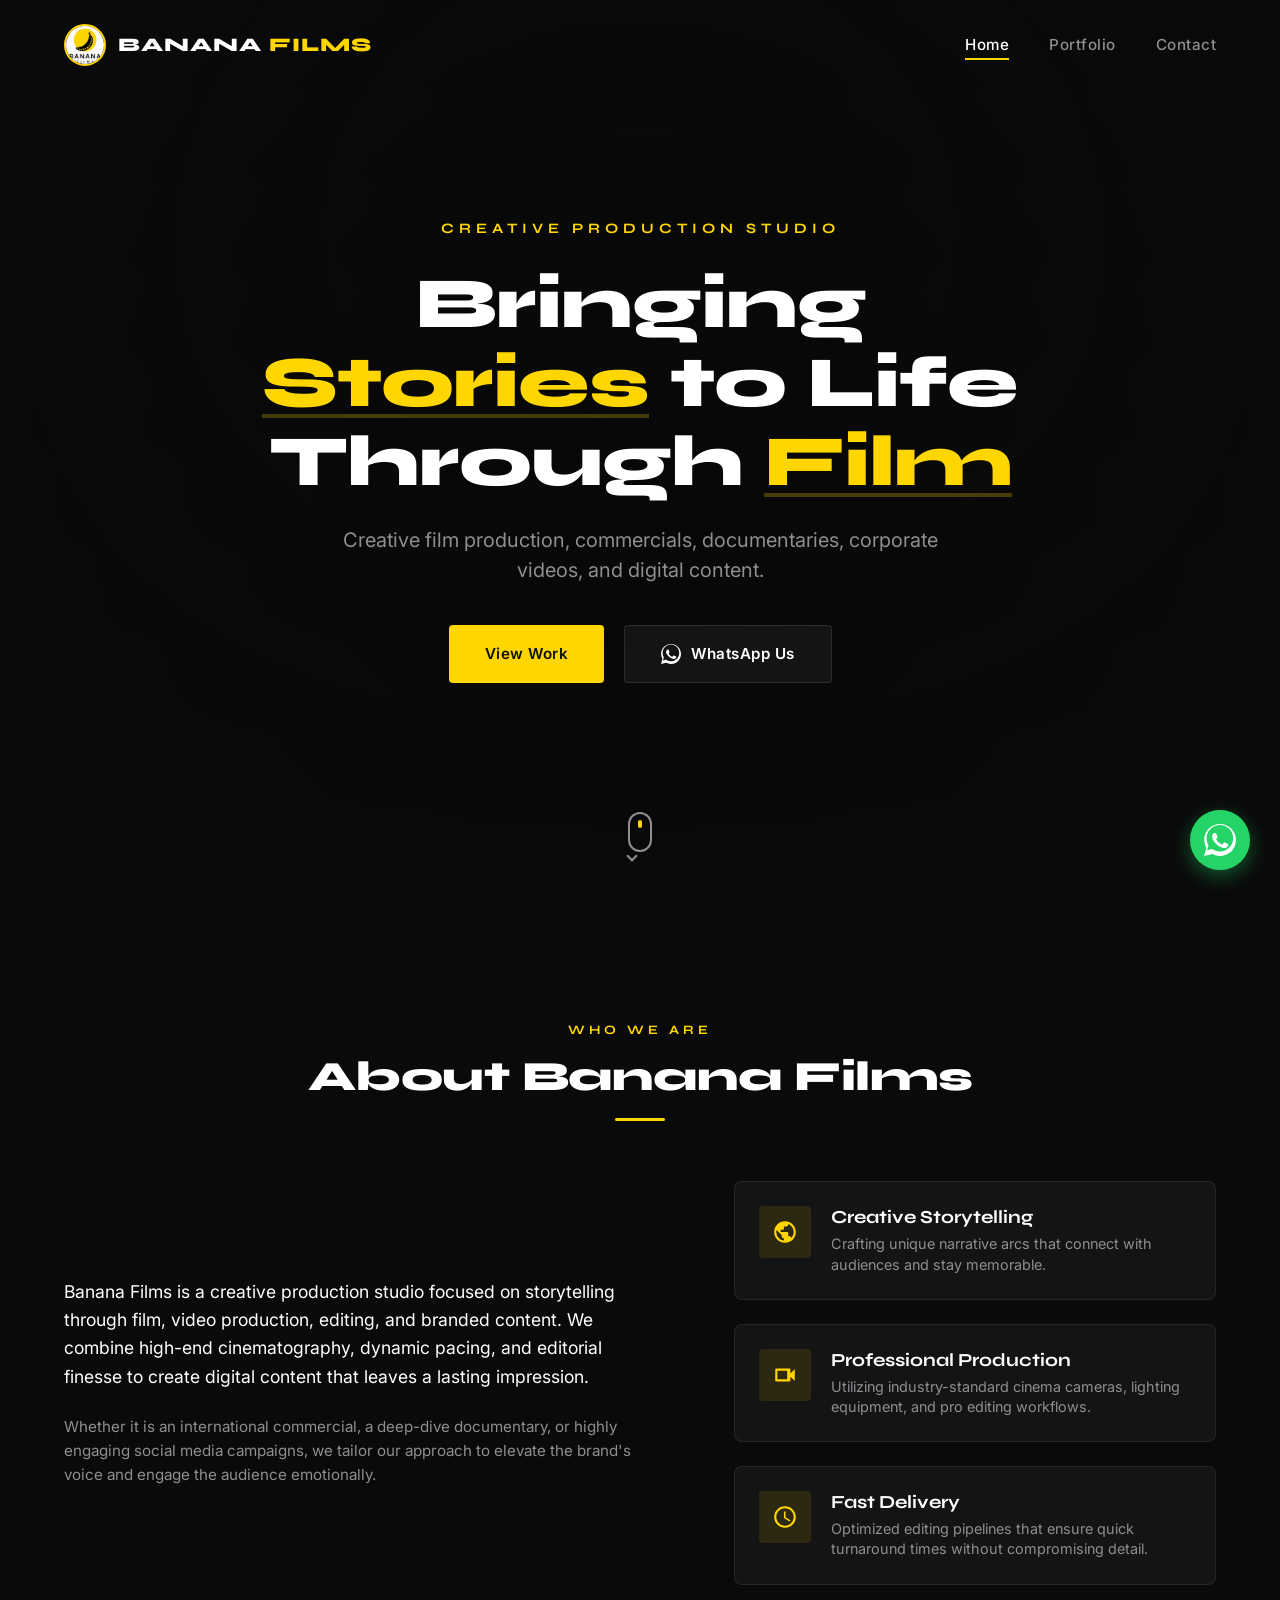
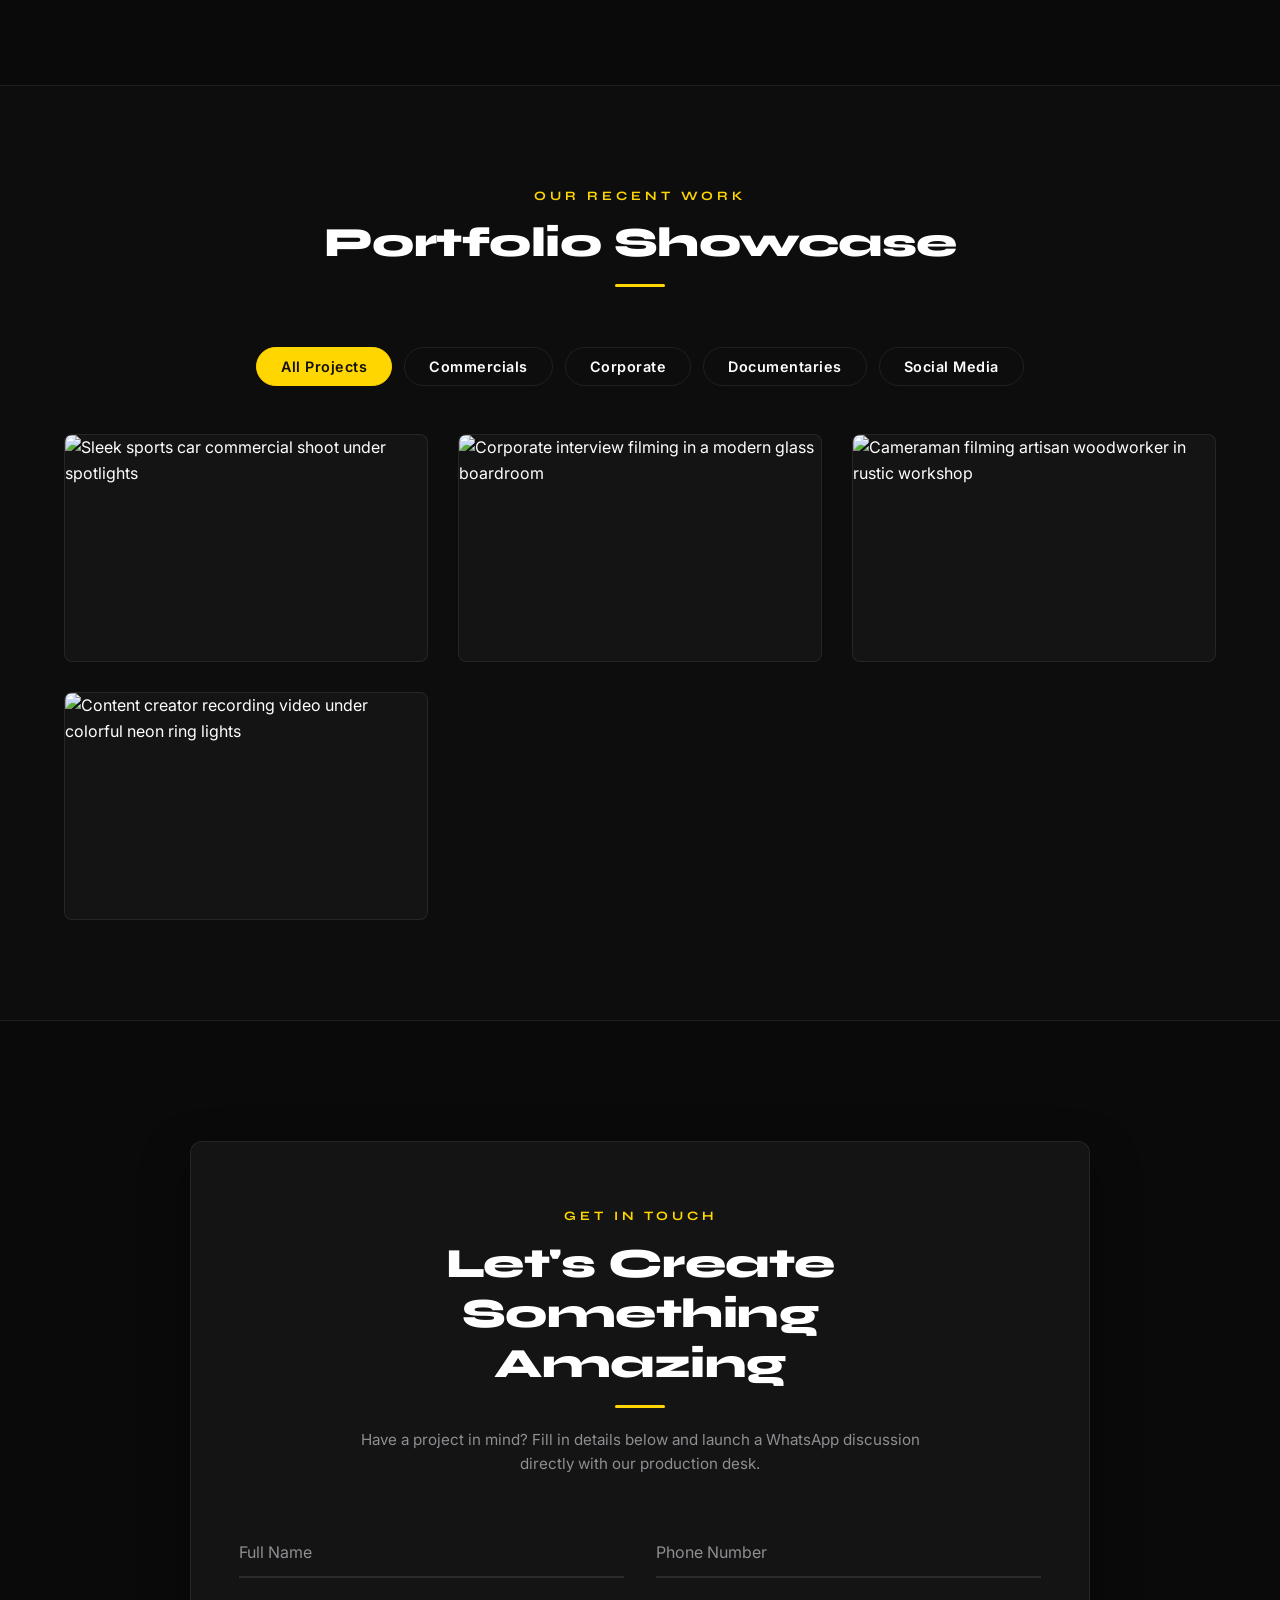
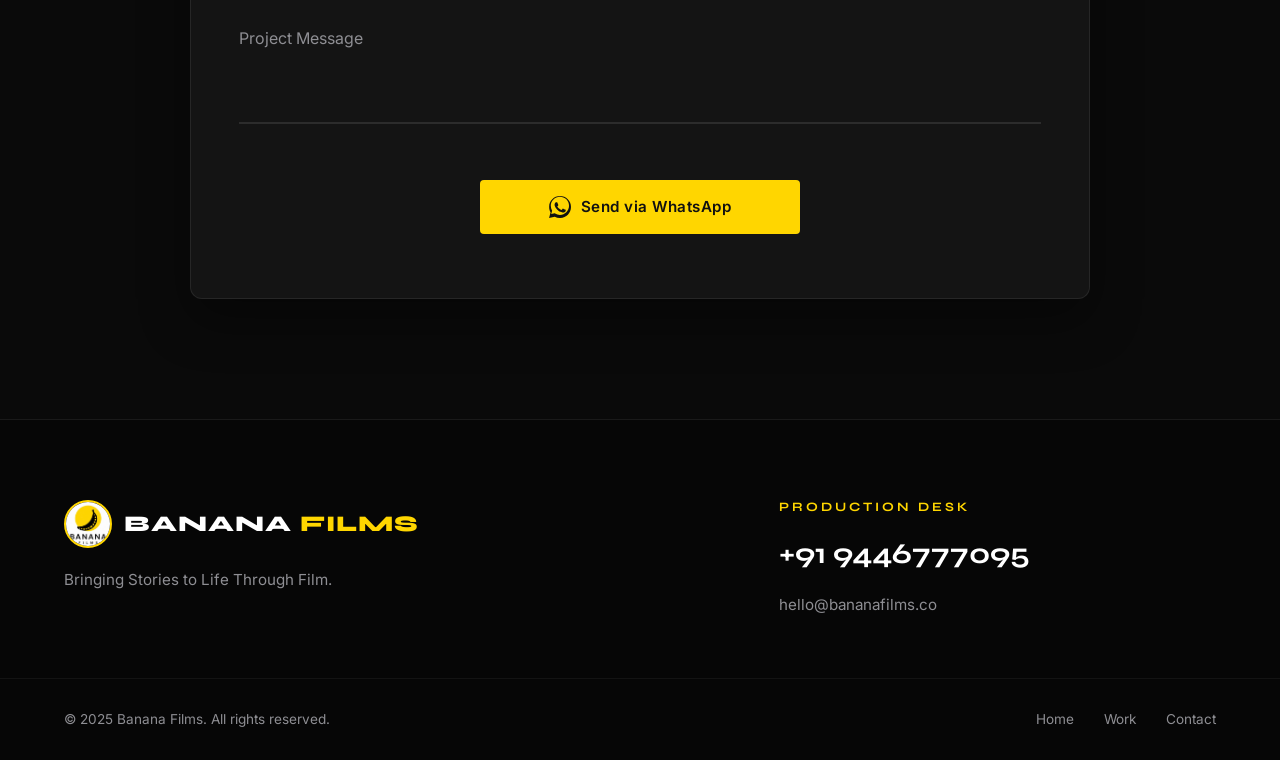
==== commit 16b4bbc3: "Update index.html" ====
--- a/index.html
+++ b/index.html
@@ -16,7 +16,7 @@
   <meta property="og:type" content="website">
 
   <!-- Favicon -->
-  <link rel="icon" type="image/jpg" href="assets/logo.jpg">
+  <link rel="icon" type="image/jpg" href="logo.jpg">
 
   <!-- Premium Typography -->
   <link rel="preconnect" href="https://fonts.googleapis.com">
@@ -32,7 +32,7 @@
   <header class="main-header" id="mainHeader">
     <div class="header-container">
       <a href="#home" class="logo-link" id="logoLink">
-        <img src="assets/logo.jpg" alt="Banana Films Logo" class="nav-logo" id="navLogo">
+        <img src="logo.jpg" alt="Banana Films Logo" class="nav-logo" id="navLogo">
         <span class="brand-name font-syne">BANANA <span class="highlight-yellow">FILMS</span></span>
       </a>
 
@@ -289,7 +289,7 @@
     <div class="footer-container container">
       <div class="footer-brand">
         <div class="footer-logo-box">
-          <img src="assets/logo.jpg" alt="Banana Films Logo" class="footer-logo" id="footerLogoImg">
+          <img src="logo.jpg" alt="Banana Films Logo" class="footer-logo" id="footerLogoImg">
           <span class="footer-brand-name font-syne">BANANA <span class="highlight-yellow">FILMS</span></span>
         </div>
         <p class="footer-tagline">Bringing Stories to Life Through Film.</p>
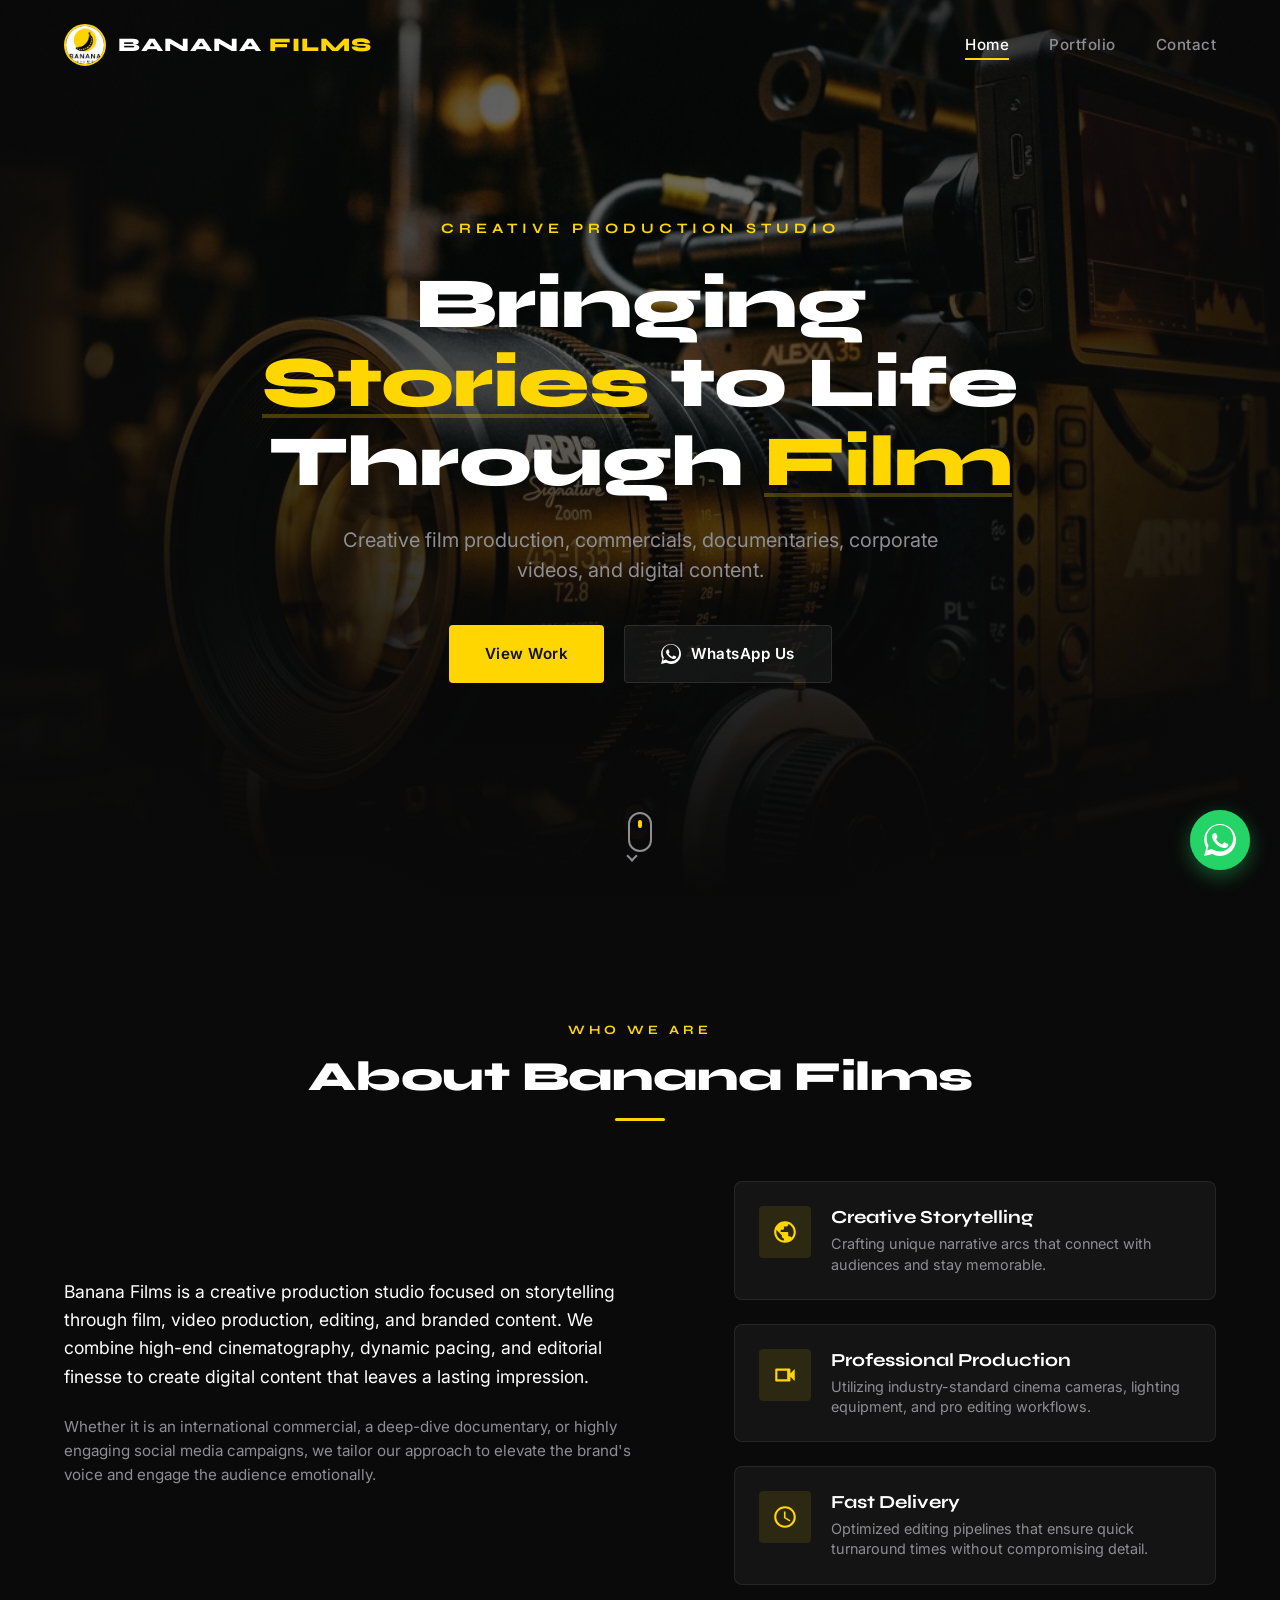
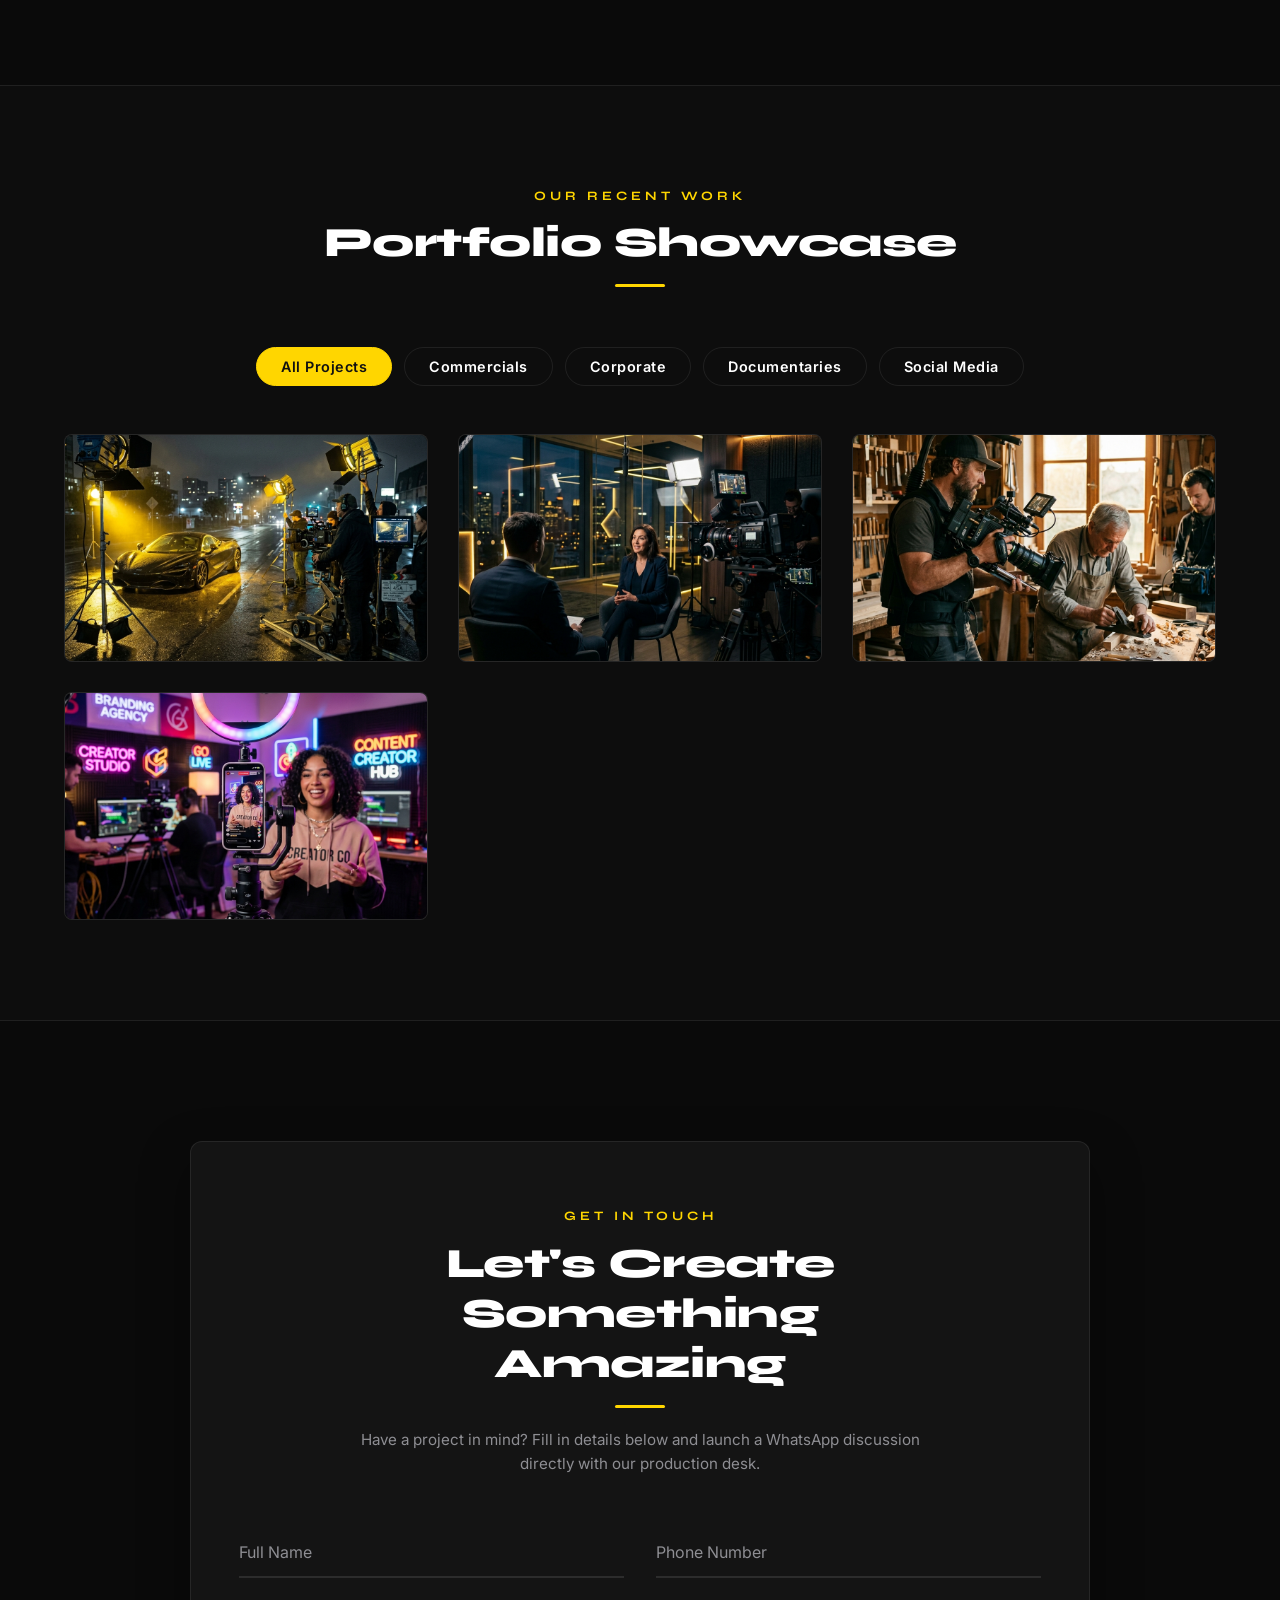
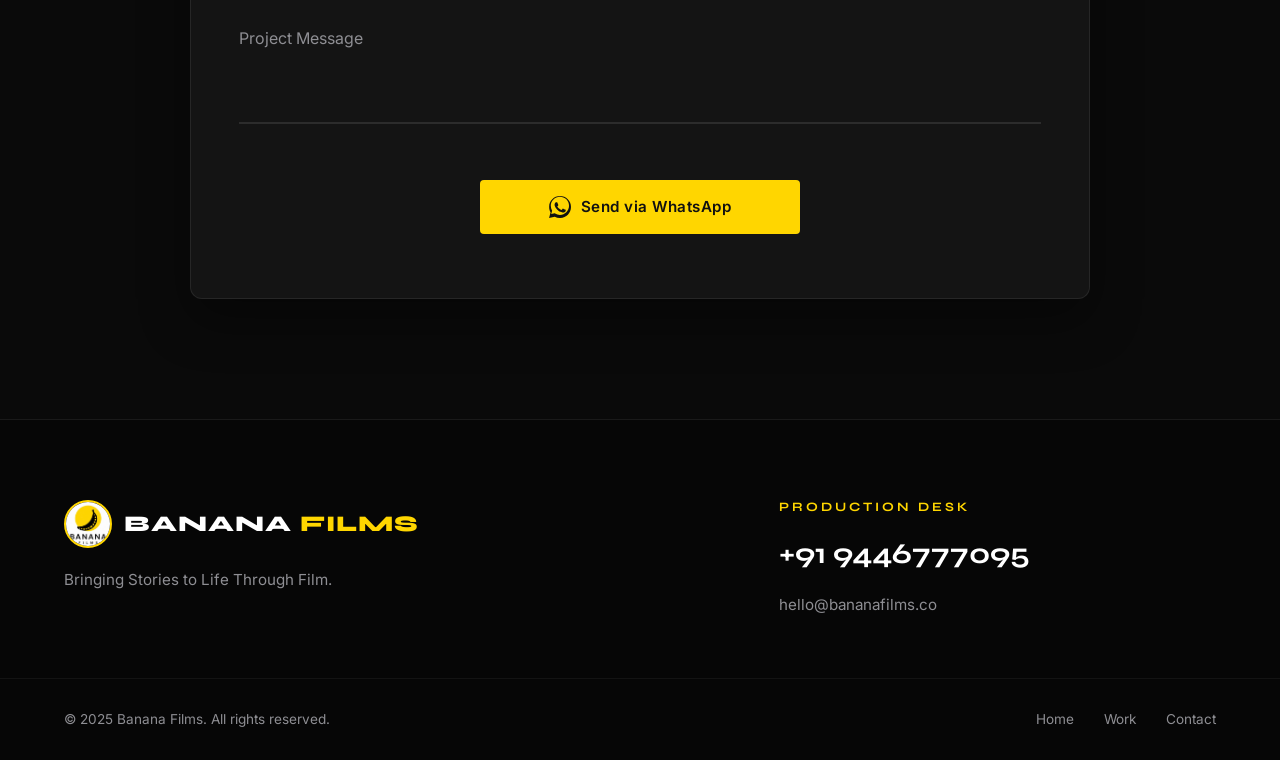
==== commit d78f2b12: "Update index.html" ====
--- a/index.html
+++ b/index.html
@@ -11,7 +11,7 @@
   <!-- OpenGraph Social Metadata -->
   <meta property="og:title" content="Banana Films | Premium Creative Film Production Studio">
   <meta property="og:description" content="Bringing stories to life through film. Discover our commercials, corporate videos, documentaries, and social media content.">
-  <meta property="og:image" content="assets/hero.png">
+  <meta property="og:image" content=" hero.png">
   <meta property="og:url" content="https://bananafilms.co">
   <meta property="og:type" content="website">
 
@@ -68,7 +68,7 @@
   <main>
     <!-- Hero Section -->
     <section class="hero-section" id="home">
-      <div class="hero-bg" style="background-image: url('assets/hero.png');"></div>
+      <div class="hero-bg" style="background-image: url(' hero.png');"></div>
       <div class="hero-overlay"></div>
       <div class="hero-content container">
         <span class="hero-kicker font-syne fade-in-element">CREATIVE PRODUCTION STUDIO</span>
@@ -179,7 +179,7 @@
           <!-- Item 1: Commercial -->
           <article class="portfolio-item show" data-category="commercial" tabindex="0" aria-haspopup="dialog" id="portItemCommercial">
             <div class="portfolio-thumb-wrapper">
-              <img src="assets/commercial.png" alt="Sleek sports car commercial shoot under spotlights" class="portfolio-thumb" loading="lazy">
+              <img src=" commercial.png" alt="Sleek sports car commercial shoot under spotlights" class="portfolio-thumb" loading="lazy">
               <div class="portfolio-overlay">
                 <span class="portfolio-category font-syne">Commercial Film</span>
                 <h3 class="portfolio-item-title font-syne">Hyper-Drive Automotive</h3>
@@ -194,7 +194,7 @@
           <!-- Item 2: Corporate -->
           <article class="portfolio-item show" data-category="corporate" tabindex="0" aria-haspopup="dialog" id="portItemCorporate">
             <div class="portfolio-thumb-wrapper">
-              <img src="assets/corporate.png" alt="Corporate interview filming in a modern glass boardroom" class="portfolio-thumb" loading="lazy">
+              <img src=" corporate.png" alt="Corporate interview filming in a modern glass boardroom" class="portfolio-thumb" loading="lazy">
               <div class="portfolio-overlay">
                 <span class="portfolio-category font-syne">Corporate Video</span>
                 <h3 class="portfolio-item-title font-syne">NextGen Tech Systems</h3>
@@ -209,7 +209,7 @@
           <!-- Item 3: Documentary -->
           <article class="portfolio-item show" data-category="documentary" tabindex="0" aria-haspopup="dialog" id="portItemDocumentary">
             <div class="portfolio-thumb-wrapper">
-              <img src="assets/documentary.png" alt="Cameraman filming artisan woodworker in rustic workshop" class="portfolio-thumb" loading="lazy">
+              <img src=" documentary.png" alt="Cameraman filming artisan woodworker in rustic workshop" class="portfolio-thumb" loading="lazy">
               <div class="portfolio-overlay">
                 <span class="portfolio-category font-syne">Documentary</span>
                 <h3 class="portfolio-item-title font-syne">The Handcrafted Life</h3>
@@ -224,7 +224,7 @@
           <!-- Item 4: Social Media -->
           <article class="portfolio-item show" data-category="social" tabindex="0" aria-haspopup="dialog" id="portItemSocial">
             <div class="portfolio-thumb-wrapper">
-              <img src="assets/social.png" alt="Content creator recording video under colorful neon ring lights" class="portfolio-thumb" loading="lazy">
+              <img src=" social.png" alt="Content creator recording video under colorful neon ring lights" class="portfolio-thumb" loading="lazy">
               <div class="portfolio-overlay">
                 <span class="portfolio-category font-syne">Social Media Content</span>
                 <h3 class="portfolio-item-title font-syne">Creator Studio Hub</h3>
